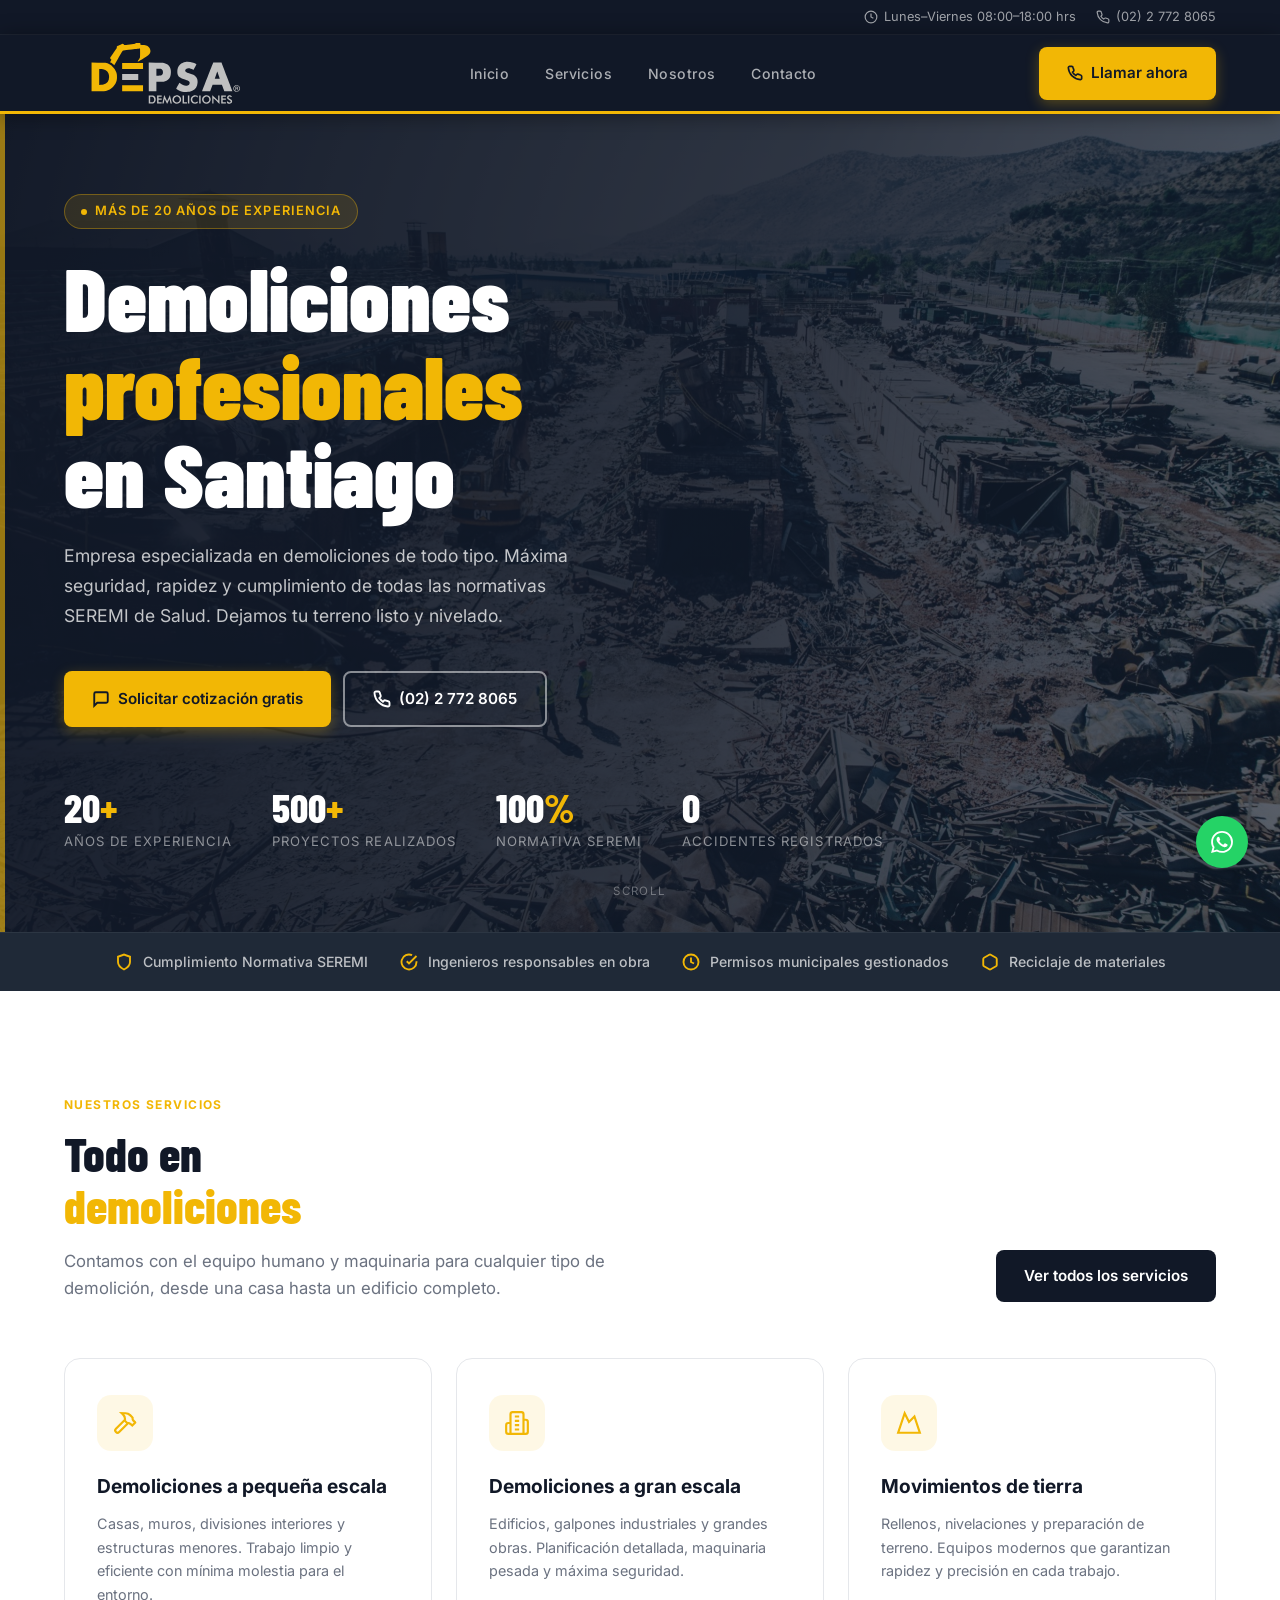
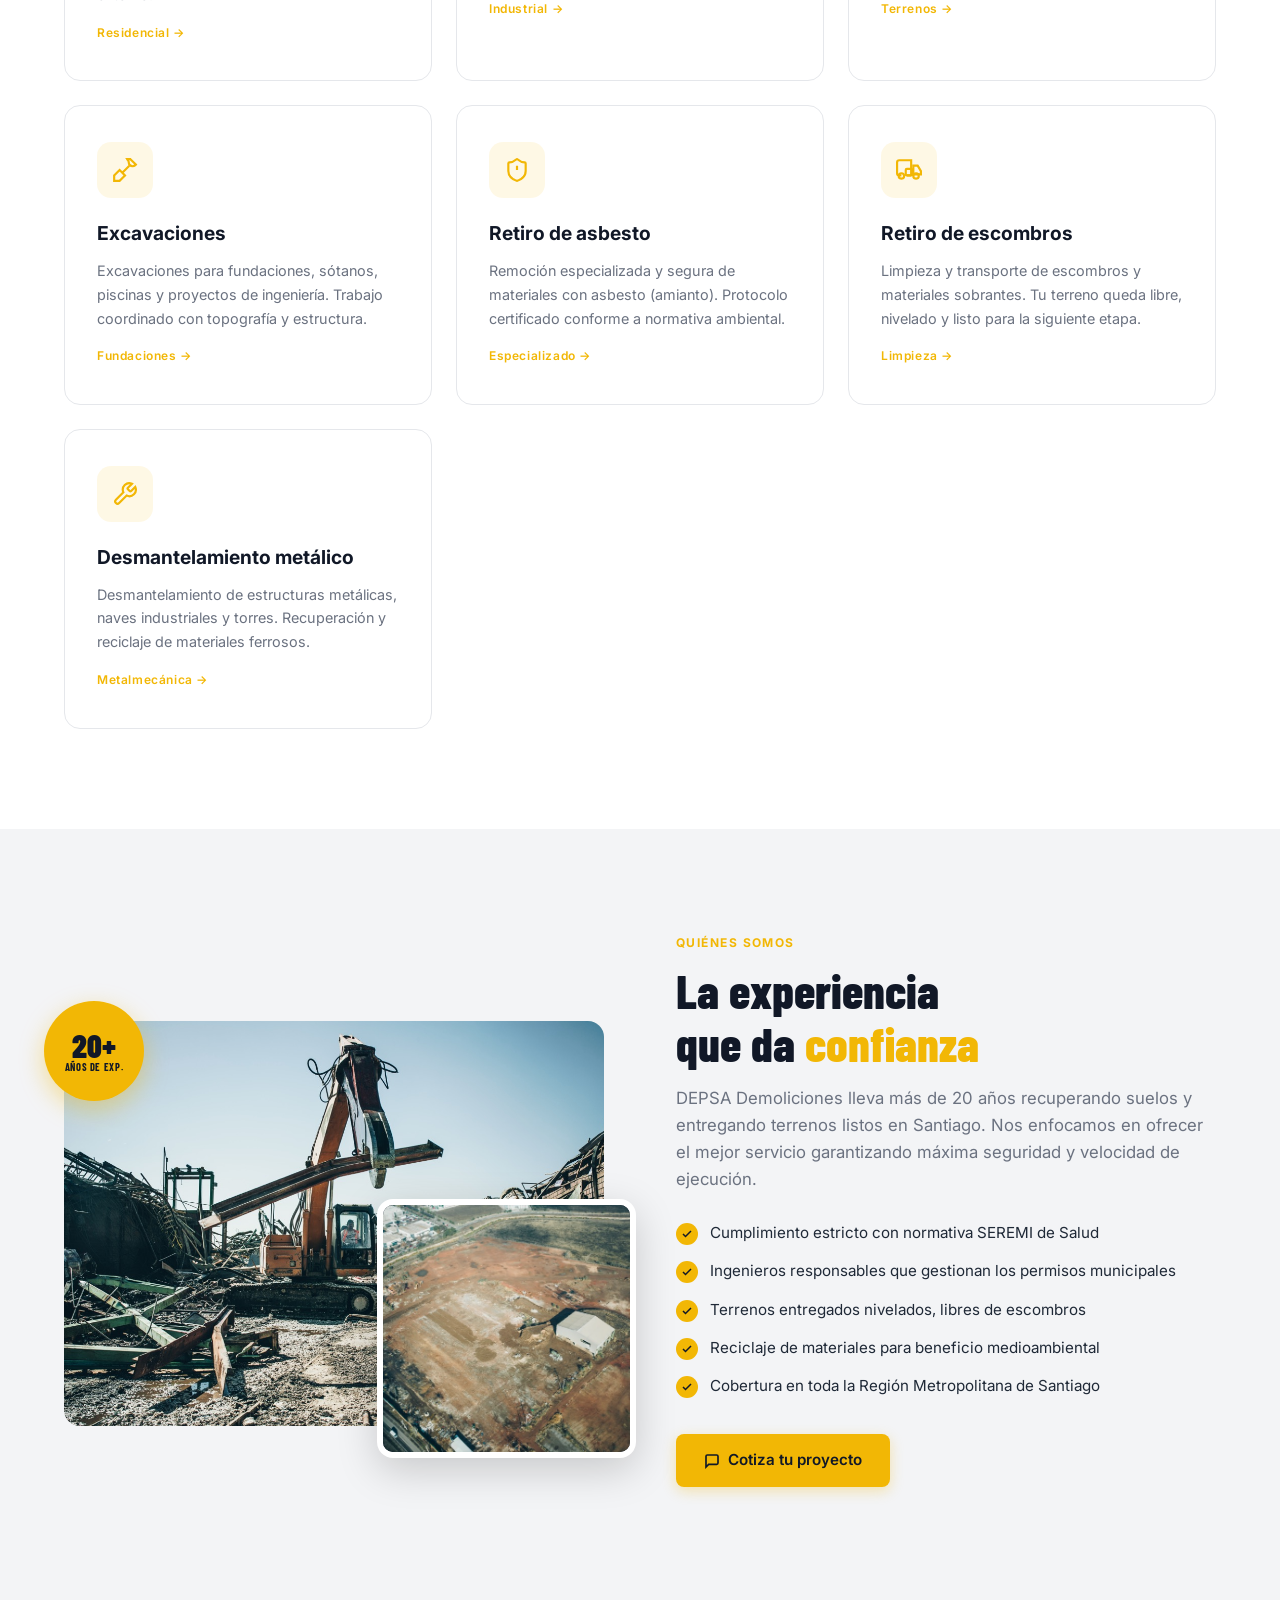
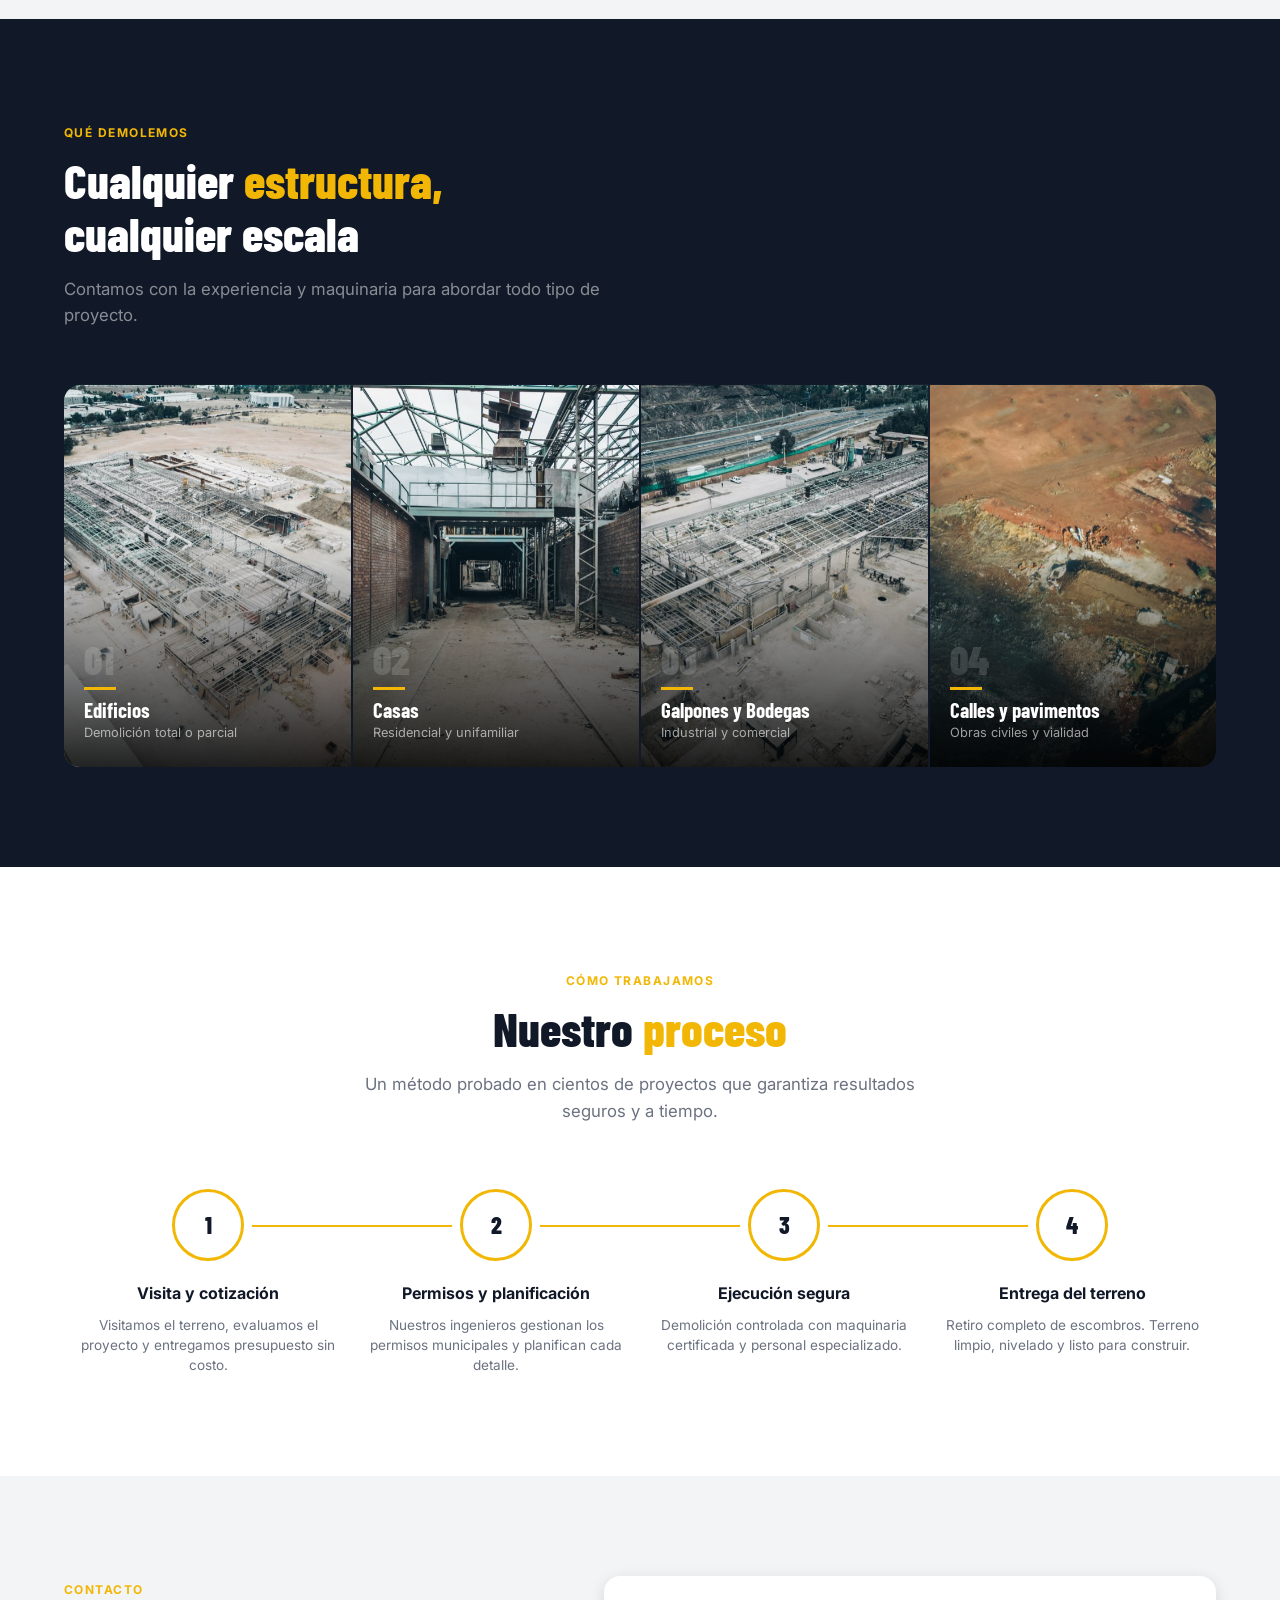
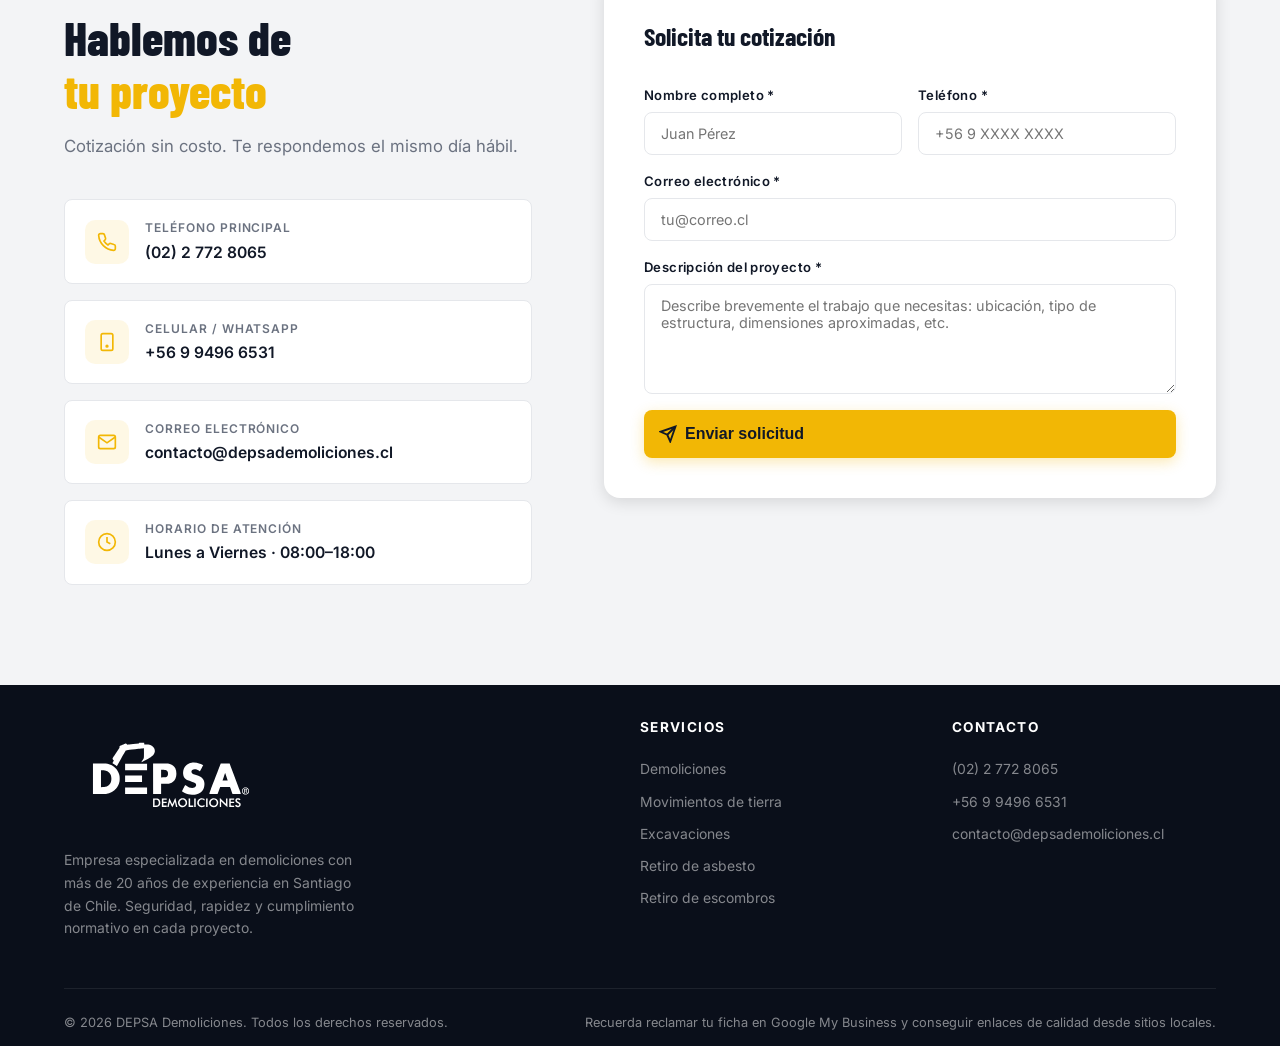
==== index.html @ ec61dd1b "fix" ====
<!DOCTYPE html>
<html lang="es">
<head>
  <meta charset="UTF-8" />
  <meta name="viewport" content="width=device-width, initial-scale=1.0" />
  <meta name="theme-color" content="#111827" />
  <link rel="sitemap" type="application/xml" title="Sitemap" href="/sitemap.xml" />

  <!-- SEO Primary -->
  <title>DEPSA Demoliciones | Demoliciones en Santiago con +20 años de experiencia</title>
  <meta name="description" content="DEPSA Demoliciones: empresa líder en demoliciones en Santiago, Región Metropolitana. Más de 20 años de experiencia en demolición de casas, edificios, galpones y movimientos de tierra. Contáctanos: (02) 2 772 8065." />
  <meta name="keywords" content="demoliciones santiago, demoliciones región metropolitana, empresa demoliciones, demolición edificios, demolición casas, movimiento tierra, excavaciones, retiro escombros, retiro asbesto, demoliciones chile, DEPSA" />
  <meta name="author" content="DEPSA Demoliciones" />
  <meta name="robots" content="index, follow" />
  <link rel="canonical" href="https://www.depsademoliciones.cl/" />
  <!-- Open Graph -->
  <meta property="og:type" content="website" />
  <meta property="og:url" content="https://www.depsademoliciones.cl/" />
  <meta property="og:title" content="DEPSA Demoliciones | +20 Años en Demoliciones Santiago" />
  <meta property="og:description" content="Demoliciones profesionales con más de 20 años de experiencia. Edificios, casas, galpones, movimientos de tierra y más. Cumplimos con todas las normativas SEREMI." />
  <meta property="og:image" content="https://www.depsademoliciones.cl/img/og-image.jpg" />
  <meta property="og:locale" content="es_CL" />
  <meta property="og:site_name" content="DEPSA Demoliciones" />

  <!-- Twitter Card -->
  <meta name="twitter:card" content="summary_large_image" />
  <meta name="twitter:title" content="DEPSA Demoliciones | +20 Años en Demoliciones Santiago" />
  <meta name="twitter:description" content="Demoliciones profesionales en Santiago. +20 años de experiencia. Llámanos: (02) 2 772 8065" />

  <!-- Structured Data / Schema.org -->
  <script type="application/ld+json">
  {
    "@context": "https://schema.org",
    "@type": "LocalBusiness",
    "name": "DEPSA Demoliciones",
    "description": "Empresa especializada en demoliciones con más de 20 años de experiencia en Santiago de Chile.",
    "url": "https://www.depsademoliciones.cl",
    "telephone": "+56227728065",
    "email": "depsa@depsademoliciones.cl",
    "address": {
      "@type": "PostalAddress",
      "addressLocality": "Santiago",
      "addressRegion": "Región Metropolitana",
      "addressCountry": "CL"
    },
    "openingHours": "Mo-Fr 08:00-18:00",
    "areaServed": "Santiago, Chile",
    "geo": {
      "@type": "GeoCoordinates",
      "latitude": -33.4489,
      "longitude": -70.6693
    },
    "image": "https://www.depsademoliciones.cl/img/og-image.jpg",
    "sameAs": []
  }
  </script>

  <!-- FAQPage structured data for SEO -->
  <script type="application/ld+json">
  {
    "@context": "https://schema.org",
    "@type": "FAQPage",
    "mainEntity": [
      {
        "@type": "Question",
        "name": "¿Ofrecen presupuestos gratis?",
        "acceptedAnswer": {"@type": "Answer","text": "Sí, la cotización inicial es sin costo y sin compromiso tras visita al terreno."}
      },
      {
        "@type": "Question",
        "name": "¿Gestionan permisos municipales?",
        "acceptedAnswer": {"@type": "Answer","text": "Nuestros ingenieros se encargan de tramitar todos los permisos necesarios ante la SEREMI y la municipalidad."}
      },
      {
        "@type": "Question",
        "name": "¿Cubre toda la Región Metropolitana?",
        "acceptedAnswer": {"@type": "Answer","text": "Atendemos obras en toda la Región Metropolitana de Santiago, con maquinaria propia."}
      }
    ]
  }
  </script>

  <!-- Nota: crear perfil de Google My Business y obtener backlinks de sitios relevantes para potenciar SEO local -->

  <!-- Fonts -->
  <link rel="preconnect" href="https://fonts.googleapis.com" />
  <link rel="preconnect" href="https://fonts.gstatic.com" crossorigin />
  <link href="https://fonts.googleapis.com/css2?family=Inter:wght@400;500;600;700;800;900&family=Barlow+Condensed:wght@600;700;800&display=swap" rel="stylesheet" />

  <!-- Favicon -->
  <link rel="icon" type="image/png" href="img/favicon.png" />

  <link rel="stylesheet" href="css/styles.css" />

</head>
<body>

  <!-- TOP BAR -->
  <div class="topbar">
    <div class="container">
      <div class="topbar-right">
        <div class="topbar-item">
          <svg width="14" height="14" fill="none" stroke="currentColor" stroke-width="2" viewBox="0 0 24 24"><circle cx="12" cy="12" r="10"/><path d="M12 6v6l4 2"/></svg>
          Lunes–Viernes 08:00–18:00 hrs
        </div>
        <div class="topbar-item">
          <svg width="14" height="14" fill="none" stroke="currentColor" stroke-width="2" viewBox="0 0 24 24"><path d="M22 16.92V19.92A2 2 0 0 1 19.92 22 19.4 19.4 0 0 1 2 4.08 2 2 0 0 1 4.08 2H7.08A2 2 0 0 1 9 3.72L10.27 7.5A2 2 0 0 1 9.67 9.5L8.4 10.79A16 16 0 0 0 13.21 15.6L14.5 14.33A2 2 0 0 1 16.5 13.73L20.28 15A2 2 0 0 1 22 16.92Z"/></svg>
          <a href="tel:+56227728065" style="color:inherit">(02) 2 772 8065</a>
        </div>
      </div>
    </div>
  </div>

  <!-- NAVBAR -->
  <nav class="navbar" role="navigation" aria-label="Navegación principal">
    <div class="container">
      <a href="#inicio" class="nav-logo" aria-label="DEPSA Demoliciones - Inicio">
        <img src="img/logo.svg" alt="DEPSA Demoliciones logo" style="height:110px;width:auto;max-width:300px;object-fit:contain" />
      </a>

      <ul class="nav-menu" role="list">
        <li><a href="#inicio" class="active">Inicio</a></li>
        <li><a href="#servicios">Servicios</a></li>
        <li><a href="#nosotros">Nosotros</a></li>
        <li><a href="#contacto">Contacto</a></li>
      </ul>

      <a href="tel:+56227728065" class="btn btn-primary nav-cta" aria-label="Llamar a DEPSA">
        <svg width="16" height="16" fill="none" stroke="currentColor" stroke-width="2.5" viewBox="0 0 24 24"><path d="M22 16.92V19.92A2 2 0 0 1 19.92 22 19.4 19.4 0 0 1 2 4.08 2 2 0 0 1 4.08 2H7.08A2 2 0 0 1 9 3.72L10.27 7.5A2 2 0 0 1 9.67 9.5L8.4 10.79A16 16 0 0 0 13.21 15.6L14.5 14.33A2 2 0 0 1 16.5 13.73L20.28 15A2 2 0 0 1 22 16.92Z"/></svg>
        Llamar ahora
      </a>

      <button class="nav-toggle" id="navToggle" aria-label="Abrir menú" aria-expanded="false">
        <svg width="24" height="24" fill="none" stroke="currentColor" stroke-width="2" viewBox="0 0 24 24" id="iconMenu"><line x1="3" y1="6" x2="21" y2="6"/><line x1="3" y1="12" x2="21" y2="12"/><line x1="3" y1="18" x2="21" y2="18"/></svg>
        <svg width="24" height="24" fill="none" stroke="currentColor" stroke-width="2" viewBox="0 0 24 24" id="iconClose" style="display:none"><line x1="18" y1="6" x2="6" y2="18"/><line x1="6" y1="6" x2="18" y2="18"/></svg>
      </button>
    </div>

    <!-- Mobile menu -->
    <div class="nav-mobile" id="navMobile" role="menu">
      <a href="#inicio" role="menuitem">Inicio</a>
      <a href="#servicios" role="menuitem">Servicios</a>
      <a href="#nosotros" role="menuitem">Nosotros</a>
      <a href="#contacto" role="menuitem">Contacto</a>
      <a href="tel:+56227728065" class="btn btn-primary">
        <svg width="16" height="16" fill="none" stroke="currentColor" stroke-width="2.5" viewBox="0 0 24 24"><path d="M22 16.92V19.92A2 2 0 0 1 19.92 22 19.4 19.4 0 0 1 2 4.08 2 2 0 0 1 4.08 2H7.08A2 2 0 0 1 9 3.72L10.27 7.5A2 2 0 0 1 9.67 9.5L8.4 10.79A16 16 0 0 0 13.21 15.6L14.5 14.33A2 2 0 0 1 16.5 13.73L20.28 15A2 2 0 0 1 22 16.92Z"/></svg>
        (02) 2 772 8065
      </a>
    </div>
  </nav>

  <!-- ===== HERO ===== -->
  <section class="hero" id="inicio" aria-label="Sección principal">
    <div class="hero-bg" role="img" aria-label="Imagen de obra de demolición"></div>

    <div class="container">
      <div class="hero-badge">
        <span></span>
        Más de 20 años de experiencia
      </div>

      <h1 class="hero-title fade-up">
        Demoliciones<br />
        <em>profesionales</em><br />
        en Santiago
      </h1>

      <p class="hero-desc fade-up delay-1">
        Empresa especializada en demoliciones de todo tipo. Máxima seguridad, rapidez y cumplimiento de todas las normativas SEREMI de Salud. Dejamos tu terreno listo y nivelado.
      </p>

      <div class="hero-actions fade-up delay-2">
        <a href="#contacto" class="btn btn-primary" aria-label="Solicitar cotización gratuita">
          <svg width="18" height="18" fill="none" stroke="currentColor" stroke-width="2.5" viewBox="0 0 24 24"><path d="M21 15a2 2 0 0 1-2 2H7l-4 4V5a2 2 0 0 1 2-2h14a2 2 0 0 1 2 2z"/></svg>
          Solicitar cotización gratis
        </a>
        <a href="tel:+5622772806" class="btn btn-outline" aria-label="Llamar a DEPSA Demoliciones">
          <svg width="18" height="18" fill="none" stroke="currentColor" stroke-width="2.5" viewBox="0 0 24 24"><path d="M22 16.92V19.92A2 2 0 0 1 19.92 22 19.4 19.4 0 0 1 2 4.08 2 2 0 0 1 4.08 2H7.08A2 2 0 0 1 9 3.72L10.27 7.5A2 2 0 0 1 9.67 9.5L8.4 10.79A16 16 0 0 0 13.21 15.6L14.5 14.33A2 2 0 0 1 16.5 13.73L20.28 15A2 2 0 0 1 22 16.92Z"/></svg>
          (02) 2 772 8065
        </a>
      </div>

      <div class="hero-stats fade-up delay-3">
        <div class="stat-item">
          <div class="stat-number">20<span>+</span></div>
          <div class="stat-label">Años de experiencia</div>
        </div>
        <div class="stat-item">
          <div class="stat-number">500<span>+</span></div>
          <div class="stat-label">Proyectos realizados</div>
        </div>
        <div class="stat-item">
          <div class="stat-number">100<span>%</span></div>
          <div class="stat-label">Normativa SEREMI</div>
        </div>
        <div class="stat-item">
          <div class="stat-number">0<span></span></div>
          <div class="stat-label">Accidentes registrados</div>
        </div>
      </div>
    </div>

    <div class="hero-scroll" aria-hidden="true">
      <div class="scroll-line"></div>
      Scroll
    </div>
  </section>

  <!-- ===== TRUST BAR ===== -->
  <div class="trust-bar" role="complementary" aria-label="Garantías">
    <div class="container">
      <div class="trust-item">
        <svg width="18" height="18" fill="none" stroke="currentColor" stroke-width="2.5" viewBox="0 0 24 24"><path d="M12 22s8-4 8-10V5l-8-3-8 3v7c0 6 8 10 8 10z"/></svg>
        Cumplimiento Normativa SEREMI
      </div>
      <div class="trust-item">
        <svg width="18" height="18" fill="none" stroke="currentColor" stroke-width="2.5" viewBox="0 0 24 24"><path d="M22 11.08V12a10 10 0 1 1-5.93-9.14"/><polyline points="22 4 12 14.01 9 11.01"/></svg>
        Ingenieros responsables en obra
      </div>
      <div class="trust-item">
        <svg width="18" height="18" fill="none" stroke="currentColor" stroke-width="2.5" viewBox="0 0 24 24"><circle cx="12" cy="12" r="10"/><polyline points="12 6 12 12 16 14"/></svg>
        Permisos municipales gestionados
      </div>
      <div class="trust-item">
        <svg width="18" height="18" fill="none" stroke="currentColor" stroke-width="2.5" viewBox="0 0 24 24"><path d="M21 16V8a2 2 0 0 0-1-1.73l-7-4a2 2 0 0 0-2 0l-7 4A2 2 0 0 0 3 8v8a2 2 0 0 0 1 1.73l7 4a2 2 0 0 0 2 0l7-4A2 2 0 0 0 21 16z"/></svg>
        Reciclaje de materiales
      </div>
    </div>
  </div>

  <!-- ===== SERVICES ===== -->
  <section class="services" id="servicios" aria-labelledby="services-title">
    <div class="container">
      <div class="services-header">
        <div>
          <span class="section-tag">Nuestros servicios</span>
          <h2 class="section-title" id="services-title">Todo en<br /><span>demoliciones</span></h2>
          <p class="section-lead">Contamos con el equipo humano y maquinaria para cualquier tipo de demolición, desde una casa hasta un edificio completo.</p>
        </div>
        <a href="#contacto" class="btn btn-dark">Ver todos los servicios</a>
      </div>

      <div class="services-grid">

        <article class="service-card fade-up">
          <div class="service-icon" aria-hidden="true">
            <!-- Martillo (demolición) -->
            <svg width="26" height="26" fill="none" stroke="currentColor" stroke-width="2" viewBox="0 0 24 24"><path d="m15 12-8.373 8.373a1 1 0 1 1-3-3L12 9"/><path d="m18 15 4-4"/><path d="m21.5 11.5-1.914-1.914A2 2 0 0 1 19 8.172V7l-2.26-2.26a6 6 0 0 0-4.202-1.756L9 2.96l.92.82A6.18 6.18 0 0 1 12 8.4V10l2 2h1.172a2 2 0 0 1 1.414.586L18.5 14"/></svg>
          </div>
          <h3>Demoliciones a pequeña escala</h3>
          <p>Casas, muros, divisiones interiores y estructuras menores. Trabajo limpio y eficiente con mínima molestia para el entorno.</p>
          <span class="service-tag">Residencial →</span>
        </article>

        <article class="service-card fade-up delay-1">
          <div class="service-icon" aria-hidden="true">
            <!-- Edificio de oficinas (gran escala) -->
            <svg width="26" height="26" fill="none" stroke="currentColor" stroke-width="2" viewBox="0 0 24 24"><path d="M6 22V4a2 2 0 0 1 2-2h8a2 2 0 0 1 2 2v18Z"/><path d="M6 12H4a2 2 0 0 0-2 2v6a2 2 0 0 0 2 2h2"/><path d="M18 9h2a2 2 0 0 1 2 2v9a2 2 0 0 1-2 2h-2"/><path d="M10 6h4"/><path d="M10 10h4"/><path d="M10 14h4"/><path d="M10 18h4"/></svg>
          </div>
          <h3>Demoliciones a gran escala</h3>
          <p>Edificios, galpones industriales y grandes obras. Planificación detallada, maquinaria pesada y máxima seguridad.</p>
          <span class="service-tag">Industrial →</span>
        </article>

        <article class="service-card fade-up delay-2">
          <div class="service-icon" aria-hidden="true">
            <!-- Montaña / terreno (movimientos de tierra) -->
            <svg width="26" height="26" fill="none" stroke="currentColor" stroke-width="2" viewBox="0 0 24 24"><path d="m8 3 4 8 5-5 5 15H2L8 3z"/></svg>
          </div>
          <h3>Movimientos de tierra</h3>
          <p>Rellenos, nivelaciones y preparación de terreno. Equipos modernos que garantizan rapidez y precisión en cada trabajo.</p>
          <span class="service-tag">Terrenos →</span>
        </article>

        <article class="service-card fade-up">
          <div class="service-icon" aria-hidden="true">
            <!-- Pala (excavaciones) -->
            <svg width="26" height="26" fill="none" stroke="currentColor" stroke-width="2" viewBox="0 0 24 24"><path d="M2 22v-5l5-5 5 5-5 5z"/><path d="M9.5 14.5 16 8"/><path d="m17 2 5 5-.5.5a3.53 3.53 0 0 1-5 0c-.6-.6-1-1.4-1-2.2v-.3c0-.8-.4-1.6-1-2.2L14 2z"/></svg>
          </div>
          <h3>Excavaciones</h3>
          <p>Excavaciones para fundaciones, sótanos, piscinas y proyectos de ingeniería. Trabajo coordinado con topografía y estructura.</p>
          <span class="service-tag">Fundaciones →</span>
        </article>

        <article class="service-card fade-up delay-1">
          <div class="service-icon" aria-hidden="true">
            <!-- Escudo con alerta (asbesto / peligro) -->
            <svg width="26" height="26" fill="none" stroke="currentColor" stroke-width="2" viewBox="0 0 24 24"><path d="M20 13c0 5-3.5 7.5-7.66 8.95a1 1 0 0 1-.67-.01C7.5 20.5 4 18 4 13V6a1 1 0 0 1 1-1c2 0 4.5-1.2 6.24-2.72a1.17 1.17 0 0 1 1.52 0C14.51 3.81 17 5 19 5a1 1 0 0 1 1 1z"/><path d="M12 8v4"/><path d="M12 16h.01"/></svg>
          </div>
          <h3>Retiro de asbesto</h3>
          <p>Remoción especializada y segura de materiales con asbesto (amianto). Protocolo certificado conforme a normativa ambiental.</p>
          <span class="service-tag">Especializado →</span>
        </article>

        <article class="service-card fade-up delay-2">
          <div class="service-icon" aria-hidden="true">
            <!-- Camión de carga (retiro escombros) -->
            <svg width="26" height="26" fill="none" stroke="currentColor" stroke-width="2" viewBox="0 0 24 24"><path d="M5 17H3a2 2 0 0 1-2-2V5a2 2 0 0 1 2-2h11v14"/><rect x="9" y="11" width="6" height="6" rx="1"/><path d="M14 17h-4"/><path d="M16 8h4l3 5v3h-7V8z"/><circle cx="5" cy="17.5" r="2.5"/><circle cx="18.5" cy="17.5" r="2.5"/></svg>
          </div>
          <h3>Retiro de escombros</h3>
          <p>Limpieza y transporte de escombros y materiales sobrantes. Tu terreno queda libre, nivelado y listo para la siguiente etapa.</p>
          <span class="service-tag">Limpieza →</span>
        </article>

        <article class="service-card fade-up">
          <div class="service-icon" aria-hidden="true">
            <!-- Llave inglesa (desmantelamiento metálico) -->
            <svg width="26" height="26" fill="none" stroke="currentColor" stroke-width="2" viewBox="0 0 24 24"><path d="M14.7 6.3a1 1 0 0 0 0 1.4l1.6 1.6a1 1 0 0 0 1.4 0l3.77-3.77a6 6 0 0 1-7.94 7.94l-6.91 6.91a2.12 2.12 0 0 1-3-3l6.91-6.91a6 6 0 0 1 7.94-7.94l-3.76 3.76z"/></svg>
          </div>
          <h3>Desmantelamiento metálico</h3>
          <p>Desmantelamiento de estructuras metálicas, naves industriales y torres. Recuperación y reciclaje de materiales ferrosos.</p>
          <span class="service-tag">Metalmecánica →</span>
        </article>


      </div>
    </div>
  </section>

  <!-- ===== ABOUT ===== -->
  <section class="about" id="nosotros" aria-labelledby="about-title">
    <div class="container">
      <div class="about-visual fade-up">
        <div class="about-img-main">
          <img src="img/about-main.jpg" alt="Equipo DEPSA Demoliciones trabajando en obra" loading="lazy" />
        </div>
        <div class="about-img-secondary">
          <img src="img/about-secondary.jpg" alt="Maquinaria pesada DEPSA" loading="lazy" />
        </div>
        <div class="about-badge" aria-label="Más de 20 años de experiencia">
          <strong>20+</strong>
          <span>Años de exp.</span>
        </div>
      </div>

      <div class="about-content fade-up delay-2">
        <span class="section-tag">Quiénes somos</span>
        <h2 class="section-title" id="about-title">La experiencia<br />que da <span>confianza</span></h2>
        <p class="section-lead">DEPSA Demoliciones lleva más de 20 años recuperando suelos y entregando terrenos listos en Santiago. Nos enfocamos en ofrecer el mejor servicio garantizando máxima seguridad y velocidad de ejecución.</p>

        <ul class="about-list" role="list">
          <li>
            <div class="check-icon" aria-hidden="true">
              <svg width="12" height="12" fill="none" stroke="currentColor" stroke-width="3" viewBox="0 0 24 24"><polyline points="20 6 9 17 4 12"/></svg>
            </div>
            Cumplimiento estricto con normativa SEREMI de Salud
          </li>
          <li>
            <div class="check-icon" aria-hidden="true">
              <svg width="12" height="12" fill="none" stroke="currentColor" stroke-width="3" viewBox="0 0 24 24"><polyline points="20 6 9 17 4 12"/></svg>
            </div>
            Ingenieros responsables que gestionan los permisos municipales
          </li>
          <li>
            <div class="check-icon" aria-hidden="true">
              <svg width="12" height="12" fill="none" stroke="currentColor" stroke-width="3" viewBox="0 0 24 24"><polyline points="20 6 9 17 4 12"/></svg>
            </div>
            Terrenos entregados nivelados, libres de escombros
          </li>
          <li>
            <div class="check-icon" aria-hidden="true">
              <svg width="12" height="12" fill="none" stroke="currentColor" stroke-width="3" viewBox="0 0 24 24"><polyline points="20 6 9 17 4 12"/></svg>
            </div>
            Reciclaje de materiales para beneficio medioambiental
          </li>
          <li>
            <div class="check-icon" aria-hidden="true">
              <svg width="12" height="12" fill="none" stroke="currentColor" stroke-width="3" viewBox="0 0 24 24"><polyline points="20 6 9 17 4 12"/></svg>
            </div>
            Cobertura en toda la Región Metropolitana de Santiago
          </li>
        </ul>

        <div class="about-cta">
          <a href="#contacto" class="btn btn-primary">
            <svg width="16" height="16" fill="none" stroke="currentColor" stroke-width="2.5" viewBox="0 0 24 24"><path d="M21 15a2 2 0 0 1-2 2H7l-4 4V5a2 2 0 0 1 2-2h14a2 2 0 0 1 2 2z"/></svg>
            Cotiza tu proyecto
          </a>
        </div>
      </div>
    </div>
  </section>

  <!-- ===== STRUCTURES ===== -->
  <section class="structures" aria-label="Tipos de estructuras que demolemos">
    <div class="container">
      <div class="structures-header fade-up">
        <span class="section-tag" style="color:var(--orange)">Qué demolemos</span>
        <h2 class="section-title" style="color:var(--white)">Cualquier <span>estructura,</span><br />cualquier escala</h2>
        <p class="section-lead">Contamos con la experiencia y maquinaria para abordar todo tipo de proyecto.</p>
      </div>

      <div class="structures-grid fade-up delay-1">
        <div class="struct-item">
          <div class="struct-bg" style="background-image:url('img/struct-edificios.jpg')"></div>
          <div class="struct-overlay"></div>
          <div class="struct-content">
            <div class="struct-number">01</div>
            <div class="struct-line"></div>
            <div class="struct-name">Edificios</div>
            <div class="struct-desc">Demolición total o parcial</div>
          </div>
        </div>
        <div class="struct-item">
          <div class="struct-bg" style="background-image:url('img/struct-casas.jpg')"></div>
          <div class="struct-overlay"></div>
          <div class="struct-content">
            <div class="struct-number">02</div>
            <div class="struct-line"></div>
            <div class="struct-name">Casas</div>
            <div class="struct-desc">Residencial y unifamiliar</div>
          </div>
        </div>
        <div class="struct-item">
          <div class="struct-bg" style="background-image:url('img/struct-galpones.jpg')"></div>
          <div class="struct-overlay"></div>
          <div class="struct-content">
            <div class="struct-number">03</div>
            <div class="struct-line"></div>
            <div class="struct-name">Galpones y Bodegas</div>
            <div class="struct-desc">Industrial y comercial</div>
          </div>
        </div>
        <div class="struct-item">
          <div class="struct-bg" style="background-image:url('img/struct-calles.jpg')"></div>
          <div class="struct-overlay"></div>
          <div class="struct-content">
            <div class="struct-number">04</div>
            <div class="struct-line"></div>
            <div class="struct-name">Calles y pavimentos</div>
            <div class="struct-desc">Obras civiles y vialidad</div>
          </div>
        </div>
      </div>
    </div>
  </section>

  <!-- ===== PROCESS ===== -->
  <section class="process" aria-labelledby="process-title">
    <div class="container">
      <div class="process-header fade-up">
        <span class="section-tag">Cómo trabajamos</span>
        <h2 class="section-title" id="process-title">Nuestro <span>proceso</span></h2>
        <p class="section-lead">Un método probado en cientos de proyectos que garantiza resultados seguros y a tiempo.</p>
      </div>

      <div class="process-steps">
        <div class="step-item fade-up">
          <div class="step-circle">1</div>
          <h4>Visita y cotización</h4>
          <p>Visitamos el terreno, evaluamos el proyecto y entregamos presupuesto sin costo.</p>
        </div>
        <div class="step-item fade-up delay-1">
          <div class="step-circle">2</div>
          <h4>Permisos y planificación</h4>
          <p>Nuestros ingenieros gestionan los permisos municipales y planifican cada detalle.</p>
        </div>
        <div class="step-item fade-up delay-2">
          <div class="step-circle">3</div>
          <h4>Ejecución segura</h4>
          <p>Demolición controlada con maquinaria certificada y personal especializado.</p>
        </div>
        <div class="step-item fade-up delay-3">
          <div class="step-circle">4</div>
          <h4>Entrega del terreno</h4>
          <p>Retiro completo de escombros. Terreno limpio, nivelado y listo para construir.</p>
        </div>
      </div>
    </div>
  </section>

  <!-- ===== CONTACT ===== -->
  <section class="contact" id="contacto" aria-labelledby="contact-title">
    <div class="container">
      <div class="contact-info fade-up">
        <span class="section-tag">Contacto</span>
        <h2 class="section-title" id="contact-title">Hablemos de<br /><span>tu proyecto</span></h2>
        <p class="section-lead">Cotización sin costo. Te respondemos el mismo día hábil.</p>

        <div class="contact-cards">
          <a href="tel:+56227728065" class="contact-card" aria-label="Llamar al teléfono principal">
            <div class="contact-card-icon">
              <svg width="20" height="20" fill="none" stroke="currentColor" stroke-width="2" viewBox="0 0 24 24"><path d="M22 16.92V19.92A2 2 0 0 1 19.92 22 19.4 19.4 0 0 1 2 4.08 2 2 0 0 1 4.08 2H7.08A2 2 0 0 1 9 3.72L10.27 7.5A2 2 0 0 1 9.67 9.5L8.4 10.79A16 16 0 0 0 13.21 15.6L14.5 14.33A2 2 0 0 1 16.5 13.73L20.28 15A2 2 0 0 1 22 16.92Z"/></svg>
            </div>
            <div class="contact-card-body">
              <div class="contact-card-label">Teléfono principal</div>
              <div class="contact-card-value">(02) 2 772 8065</div>
            </div>
          </a>

          <a href="tel:+5694966531" class="contact-card" aria-label="Llamar al celular">
            <div class="contact-card-icon">
              <svg width="20" height="20" fill="none" stroke="currentColor" stroke-width="2" viewBox="0 0 24 24"><rect x="5" y="2" width="14" height="20" rx="2"/><circle cx="12" cy="17" r="1"/></svg>
            </div>
            <div class="contact-card-body">
              <div class="contact-card-label">Celular / WhatsApp</div>
              <div class="contact-card-value">+56 9 9496 6531</div>
            </div>
          </a>

          <a href="mailto:contacto@depsademoliciones.cl" class="contact-card" aria-label="Enviar email">
            <div class="contact-card-icon">
              <svg width="20" height="20" fill="none" stroke="currentColor" stroke-width="2" viewBox="0 0 24 24"><path d="M4 4h16c1.1 0 2 .9 2 2v12c0 1.1-.9 2-2 2H4c-1.1 0-2-.9-2-2V6c0-1.1.9-2 2-2z"/><polyline points="22,6 12,13 2,6"/></svg>
            </div>
            <div class="contact-card-body">
              <div class="contact-card-label">Correo electrónico</div>
              <div class="contact-card-value">contacto@depsademoliciones.cl</div>
            </div>
          </a>

          <div class="contact-card">
            <div class="contact-card-icon">
              <svg width="20" height="20" fill="none" stroke="currentColor" stroke-width="2" viewBox="0 0 24 24"><circle cx="12" cy="12" r="10"/><polyline points="12 6 12 12 16 14"/></svg>
            </div>
            <div class="contact-card-body">
              <div class="contact-card-label">Horario de atención</div>
              <div class="contact-card-value">Lunes a Viernes · 08:00–18:00</div>
            </div>
          </div>
        </div>
      </div>

      <div class="contact-form-wrap fade-up delay-2">
        <div class="form-title">Solicita tu cotización</div>
        <form
          action="mailto:contacto@depsademoliciones.cl"
          method="post"
          enctype="text/plain"
          novalidate
          aria-label="Formulario de contacto"
          id="contactForm"
        >
          <div class="form-row">
            <div class="form-group">
              <label for="nombre">Nombre completo *</label>
              <input type="text" id="nombre" name="nombre" placeholder="Juan Pérez" required autocomplete="name" />
            </div>
            <div class="form-group">
              <label for="telefono">Teléfono *</label>
              <input type="tel" id="telefono" name="telefono" placeholder="+56 9 XXXX XXXX" required autocomplete="tel" />
            </div>
          </div>
          <div class="form-group">
            <label for="email">Correo electrónico *</label>
            <input type="email" id="email" name="email" placeholder="tu@correo.cl" required autocomplete="email" />
          </div>
          <div class="form-group">
            <label for="mensaje">Descripción del proyecto *</label>
            <textarea id="mensaje" name="mensaje" placeholder="Describe brevemente el trabajo que necesitas: ubicación, tipo de estructura, dimensiones aproximadas, etc." required></textarea>
          </div>
          <button type="submit" class="btn btn-primary form-submit">
            <svg width="18" height="18" fill="none" stroke="currentColor" stroke-width="2.5" viewBox="0 0 24 24"><line x1="22" y1="2" x2="11" y2="13"/><polygon points="22 2 15 22 11 13 2 9 22 2"/></svg>
            Enviar solicitud
          </button>
        </form>
      </div>
    </div>
  </section>

  <!-- ===== FOOTER ===== -->
  <footer class="footer" role="contentinfo">
    <div class="container">
      <div class="footer-grid">
        <div class="footer-brand">
          <div class="footer-logo">
            <img src="img/logo.svg" alt="DEPSA Demoliciones" />
          </div>
          <p>Empresa especializada en demoliciones con más de 20 años de experiencia en Santiago de Chile. Seguridad, rapidez y cumplimiento normativo en cada proyecto.</p>
        </div>

        <div class="footer-col">
          <h4>Servicios</h4>
          <ul>
            <li><a href="#servicios">Demoliciones</a></li>
            <li><a href="#servicios">Movimientos de tierra</a></li>
            <li><a href="#servicios">Excavaciones</a></li>
            <li><a href="#servicios">Retiro de asbesto</a></li>
            <li><a href="#servicios">Retiro de escombros</a></li>
          </ul>
        </div>

        <div class="footer-col">
          <h4>Contacto</h4>
          <ul>
            <li><a href="tel:+56227728065">(02) 2 772 8065</a></li>
            <li><a href="tel:+5694966531">+56 9 9496 6531</a></li>
            <li><a href="mailto:contacto@depsademoliciones.cl">contacto@depsademoliciones.cl</a></li>
          </ul>
        </div>
      </div>

      <div class="footer-bottom">
        <span>© <span id="footerYear"></span> DEPSA Demoliciones. Todos los derechos reservados.</span>
        <span class="visually-hidden">Recuerda reclamar tu ficha en Google My Business y conseguir enlaces de calidad desde sitios locales.</span>
      </div>
    </div>
  </footer>

  <!-- FLOATING CTA -->
  <div class="float-cta" role="complementary" aria-label="Contacto rápido">
    <a href="tel:+5694966531" class="float-btn float-phone" aria-label="Llamar por WhatsApp / celular" title="Llamar: +56 9 9496 6531">
      <svg width="22" height="22" fill="currentColor" viewBox="0 0 24 24" aria-hidden="true"><path d="M17.472 14.382c-.297-.149-1.758-.867-2.03-.967-.273-.099-.471-.148-.67.15-.197.297-.767.966-.94 1.164-.173.199-.347.223-.644.075-.297-.15-1.255-.463-2.39-1.475-.883-.788-1.48-1.761-1.653-2.059-.173-.297-.018-.458.13-.606.134-.133.298-.347.446-.52.149-.174.198-.298.298-.497.099-.198.05-.371-.025-.52-.075-.149-.669-1.612-.916-2.207-.242-.579-.487-.5-.669-.51-.173-.008-.371-.01-.57-.01-.198 0-.52.074-.792.372-.272.297-1.04 1.016-1.04 2.479 0 1.462 1.065 2.875 1.213 3.074.149.198 2.096 3.2 5.077 4.487.709.306 1.262.489 1.694.625.712.227 1.36.195 1.871.118.571-.085 1.758-.719 2.006-1.413.248-.694.248-1.289.173-1.413-.074-.124-.272-.198-.57-.347m-5.421 7.403h-.004a9.87 9.87 0 01-5.031-1.378l-.361-.214-3.741.982.998-3.648-.235-.374a9.86 9.86 0 01-1.51-5.26c.001-5.45 4.436-9.884 9.888-9.884 2.64 0 5.122 1.03 6.988 2.898a9.825 9.825 0 012.893 6.994c-.003 5.45-4.437 9.884-9.885 9.884m8.413-18.297A11.815 11.815 0 0012.05 0C5.495 0 .16 5.335.157 11.892c0 2.096.547 4.142 1.588 5.945L.057 24l6.305-1.654a11.882 11.882 0 005.683 1.448h.005c6.554 0 11.89-5.335 11.893-11.893a11.821 11.821 0 00-3.48-8.413z"/></svg>
    </a>

  </div>

  <!-- ===== JAVASCRIPT ===== -->
  <script src="js/main.js" defer></script>

</body>
</html>
---- css/styles.css ----
/* =====================================================
       RESET & BASE
    ===================================================== */
    *, *::before, *::after { box-sizing: border-box; margin: 0; padding: 0; }

    :root {
      --orange:     #F2B705;
      --orange-dark:#D4A004;
      --dark:       #111827;
      --dark-2:     #1F2937;
      --gray:       #6B7280;
      --gray-light: #F3F4F6;
      --white:      #FFFFFF;
      --border:     #E5E7EB;
      --font-base:  'Inter', sans-serif;
      --font-display:'Barlow Condensed', sans-serif;
      --shadow-sm:  0 1px 3px rgba(0,0,0,.12);
      --shadow-md:  0 4px 16px rgba(0,0,0,.12);
      --shadow-lg:  0 12px 40px rgba(0,0,0,.18);
      --radius:     8px;
      --radius-lg:  16px;
      --max-w:      1200px;
      --transition: .25s ease;
    }

    html { scroll-behavior: smooth; font-size: 16px; }

    body {
      font-family: var(--font-base);
      color: var(--dark);
      background: var(--white);
      line-height: 1.6;
      overflow-x: hidden;
    }

    img { display: block; max-width: 100%; height: auto; }
    a { text-decoration: none; color: inherit; }
    ul { list-style: none; }

    .container {
      width: 100%;
      max-width: var(--max-w);
      margin: 0 auto;
      padding: 0 24px;
    }

    .section-tag {
      display: inline-block;
      font-size: .75rem;
      font-weight: 700;
      letter-spacing: .12em;
      text-transform: uppercase;
      color: var(--orange);
      margin-bottom: 12px;
    }

    .section-title {
      font-family: var(--font-display);
      font-size: clamp(2rem, 4vw, 3rem);
      font-weight: 800;
      line-height: 1.1;
      color: var(--dark);
    }
    .section-title span { color: var(--orange); }

    .section-lead {
      font-size: 1.05rem;
      color: var(--gray);
      max-width: 560px;
      margin-top: 16px;
    }

    .btn {
      display: inline-flex;
      align-items: center;
      gap: 8px;
      padding: 14px 28px;
      border-radius: var(--radius);
      font-weight: 600;
      font-size: .95rem;
      cursor: pointer;
      border: none;
      transition: transform var(--transition), box-shadow var(--transition), background var(--transition);
    }
    .btn:hover { transform: translateY(-2px); }

    .btn-primary {
      background: var(--orange);
      color: var(--dark);
      box-shadow: 0 4px 14px rgba(242,183,5,.3);
    }
    .btn-primary:hover { background: var(--orange-dark); box-shadow: 0 6px 20px rgba(242,183,5,.45); }

    .btn-outline {
      background: transparent;
      color: var(--white);
      border: 2px solid rgba(255,255,255,.5);
    }
    .btn-outline:hover { border-color: var(--white); background: rgba(255,255,255,.1); }

    .btn-dark {
      background: var(--dark);
      color: var(--white);
    }
    .btn-dark:hover { background: var(--dark-2); box-shadow: var(--shadow-md); }

    /* =====================================================
       TOP BAR
    ===================================================== */
    .topbar {
      background: var(--dark);
      color: rgba(255,255,255,.6);
      font-size: .8rem;
      padding: 7px 0;
      border-bottom: 1px solid rgba(255,255,255,.06);
    }
    .topbar .container {
      display: flex;
      justify-content: flex-end;
      align-items: center;
      flex-wrap: wrap;
      gap: 8px;
    }
    .topbar-item {
      display: flex;
      align-items: center;
      gap: 6px;
    }
    .topbar-right { display: flex; gap: 20px; }
    .topbar a { color: rgba(255,255,255,.75); }
    .topbar a:hover { color: var(--orange); }

    /* =====================================================
       NAVBAR
    ===================================================== */
    .navbar {
      position: sticky;
      top: 0;
      z-index: 1000;
      background: var(--dark);
      border-bottom: 3px solid var(--orange);
      box-shadow: 0 2px 20px rgba(0,0,0,.4);
    }
    .navbar .container {
      display: flex;
      align-items: center;
      justify-content: space-between;
      height: 76px;
    }

    .nav-logo { display: flex; align-items: center; }

    .nav-menu {
      display: flex;
      align-items: center;
      gap: 4px;
    }
    .nav-menu a {
      padding: 8px 16px;
      font-size: .88rem;
      font-weight: 500;
      letter-spacing: .03em;
      color: rgba(255,255,255,.65);
      border-bottom: 2px solid transparent;
      transition: color var(--transition), border-color var(--transition);
    }
    .nav-menu a:hover { color: var(--white); border-bottom-color: rgba(242,183,5,.5); }
    .nav-menu a.active { color: var(--orange); font-weight: 600; border-bottom-color: var(--orange); }

    .nav-cta { margin-left: 12px; }

    .nav-toggle {
      display: none;
      background: none;
      border: none;
      cursor: pointer;
      padding: 8px;
      color: var(--white);
    }

    .nav-mobile {
      display: none;
      flex-direction: column;
      background: var(--dark-2);
      border-top: 1px solid rgba(255,255,255,.08);
      padding: 12px 24px 24px;
      gap: 2px;
    }
    .nav-mobile.open { display: flex; }
    .nav-mobile a {
      padding: 12px 16px;
      border-radius: 6px;
      font-weight: 500;
      color: rgba(255,255,255,.75);
      transition: background var(--transition), color var(--transition);
    }
    .nav-mobile a:hover { background: rgba(255,255,255,.06); color: var(--orange); }
    .nav-mobile .btn { width: 100%; justify-content: center; margin-top: 12px; }

    /* =====================================================
       HERO
    ===================================================== */
    .hero {
      position: relative;
      min-height: 88vh;
      display: flex;
      align-items: center;
      overflow: hidden;
      background: var(--dark);
    }

    .hero-bg {
      position: absolute;
      inset: 0;
      background-image: url('../img/hero-bg.jpg');
      background-size: cover;
      background-position: center 30%;
      opacity: .4;
    }

    .hero-bg::after {
      content: '';
      position: absolute;
      inset: 0;
      background: linear-gradient(
        105deg,
        rgba(17,24,39,.97) 0%,
        rgba(17,24,39,.65) 55%,
        rgba(17,24,39,.15) 100%
      );
    }

    .hero::before {
      content: '';
      position: absolute;
      left: 0;
      top: 0;
      bottom: 0;
      width: 5px;
      background: var(--orange);
    }

    .hero .container {
      position: relative;
      z-index: 1;
      padding-top: 80px;
      padding-bottom: 80px;
    }

    .hero-badge {
      display: inline-flex;
      align-items: center;
      gap: 8px;
      background: rgba(242,183,5,.12);
      border: 1px solid rgba(242,183,5,.35);
      border-radius: 100px;
      padding: 6px 16px;
      color: var(--orange);
      font-size: .8rem;
      font-weight: 600;
      letter-spacing: .08em;
      text-transform: uppercase;
      margin-bottom: 24px;
    }
    .hero-badge span { width: 6px; height: 6px; background: var(--orange); border-radius: 50%; animation: pulse 1.8s infinite; }

    @keyframes pulse {
      0%, 100% { opacity: 1; transform: scale(1); }
      50% { opacity: .5; transform: scale(1.4); }
    }

    .hero-title {
      font-family: var(--font-display);
      font-size: clamp(2.8rem, 7vw, 5.5rem);
      font-weight: 900;
      line-height: 1.0;
      color: var(--white);
      max-width: 780px;
      margin-bottom: 24px;
    }
    .hero-title em { font-style: normal; color: var(--orange); }

    .hero-desc {
      font-size: 1.1rem;
      color: rgba(255,255,255,.75);
      max-width: 520px;
      margin-bottom: 40px;
      line-height: 1.7;
    }

    .hero-actions {
      display: flex;
      flex-wrap: wrap;
      gap: 12px;
      margin-bottom: 60px;
    }

    .hero-stats { display: flex; flex-wrap: wrap; gap: 40px; }
    .stat-number {
      font-family: var(--font-display);
      font-size: 2.5rem;
      font-weight: 800;
      color: var(--white);
      line-height: 1;
    }
    .stat-number span { color: var(--orange); }
    .stat-label {
      font-size: .82rem;
      color: rgba(255,255,255,.5);
      text-transform: uppercase;
      letter-spacing: .08em;
      margin-top: 4px;
    }

    .hero-scroll {
      position: absolute;
      bottom: 32px;
      left: 50%;
      transform: translateX(-50%);
      display: flex;
      flex-direction: column;
      align-items: center;
      gap: 8px;
      color: rgba(255,255,255,.35);
      font-size: .72rem;
      letter-spacing: .12em;
      text-transform: uppercase;
    }
    .scroll-line {
      width: 1px;
      height: 40px;
      background: rgba(255,255,255,.15);
      position: relative;
      overflow: hidden;
    }
    .scroll-line::after {
      content: '';
      position: absolute;
      top: -100%;
      left: 0;
      width: 100%;
      height: 100%;
      background: var(--orange);
      animation: scrollDown 1.6s ease infinite;
    }
    @keyframes scrollDown { to { top: 100%; } }

    /* =====================================================
       TRUST BAR
    ===================================================== */
    .trust-bar { background: var(--dark-2); padding: 18px 0; border-top: 1px solid rgba(255,255,255,.06); }
    .trust-bar .container {
      display: flex;
      justify-content: center;
      flex-wrap: wrap;
      gap: 32px;
    }
    .trust-item {
      display: flex;
      align-items: center;
      gap: 10px;
      color: rgba(255,255,255,.7);
      font-weight: 500;
      font-size: .88rem;
    }
    .trust-item svg { color: var(--orange); opacity: 1; }

    /* =====================================================
       SERVICES
    ===================================================== */
    .services { padding: 100px 0; background: var(--white); }
    .services-header {
      display: flex;
      justify-content: space-between;
      align-items: flex-end;
      flex-wrap: wrap;
      gap: 24px;
      margin-bottom: 56px;
    }

    .services-grid {
      display: grid;
      grid-template-columns: repeat(auto-fit, minmax(300px, 1fr));
      gap: 24px;
    }

    .service-card {
      position: relative;
      background: var(--white);
      border: 1px solid var(--border);
      border-radius: var(--radius-lg);
      padding: 36px 32px;
      transition: border-color var(--transition), box-shadow var(--transition), transform var(--transition);
      overflow: hidden;
    }
    .service-card::before {
      content: '';
      position: absolute;
      bottom: 0; left: 0; right: 0;
      height: 3px;
      background: var(--orange);
      transform: scaleX(0);
      transition: transform var(--transition);
    }
    .service-card:hover { border-color: transparent; box-shadow: var(--shadow-lg); transform: translateY(-4px); }
    .service-card:hover::before { transform: scaleX(1); }

    .service-icon {
      width: 56px; height: 56px;
      background: rgba(242,183,5,.1);
      border-radius: 14px;
      display: flex; align-items: center; justify-content: center;
      margin-bottom: 20px;
      transition: background var(--transition);
    }
    .service-card:hover .service-icon { background: var(--orange); }
    .service-card:hover .service-icon svg { color: var(--dark); }
    .service-icon svg { color: var(--orange); transition: color var(--transition); }

    .service-card h3 { font-size: 1.2rem; font-weight: 700; margin-bottom: 10px; color: var(--dark); }
    .service-card p { font-size: .9rem; color: var(--gray); line-height: 1.65; }
    .service-tag { display: inline-block; margin-top: 16px; font-size: .75rem; font-weight: 600; color: var(--orange); letter-spacing: .05em; }

    /* =====================================================
       ABOUT
    ===================================================== */
    .about { padding: 100px 0; background: var(--gray-light); }
    .about .container { display: grid; grid-template-columns: 1fr 1fr; gap: 72px; align-items: center; }

    .about-visual { position: relative; }
    .about-img-main { border-radius: var(--radius-lg); overflow: hidden; aspect-ratio: 4/3; background: var(--dark-2); }
    .about-img-main img { width: 100%; height: 100%; object-fit: cover; }
    .about-img-secondary {
      position: absolute; bottom: -32px; right: -32px;
      width: 48%; border-radius: var(--radius-lg); overflow: hidden; aspect-ratio: 1;
      border: 6px solid var(--white); box-shadow: var(--shadow-lg); background: var(--dark-2);
    }
    .about-img-secondary img { width: 100%; height: 100%; object-fit: cover; }
    .about-badge {
      position: absolute; top: -20px; left: -20px;
      background: var(--orange); color: var(--dark);
      border-radius: 50%; width: 100px; height: 100px;
      display: flex; flex-direction: column; align-items: center; justify-content: center;
      text-align: center; font-family: var(--font-display);
      box-shadow: 0 8px 24px rgba(242,183,5,.4);
    }
    .about-badge strong { font-size: 2rem; font-weight: 900; line-height: 1; }
    .about-badge span { font-size: .65rem; font-weight: 700; letter-spacing: .06em; line-height: 1.2; text-transform: uppercase; }

    .about-content { padding-bottom: 32px; }
    .about-list { margin-top: 28px; display: flex; flex-direction: column; gap: 14px; }
    .about-list li { display: flex; align-items: flex-start; gap: 12px; font-size: .95rem; color: var(--dark-2); }
    .check-icon {
      flex-shrink: 0; width: 22px; height: 22px;
      background: var(--orange); border-radius: 50%;
      display: flex; align-items: center; justify-content: center; margin-top: 2px;
    }
    .check-icon svg { color: var(--dark); }
    .about-cta { margin-top: 36px; }

    /* =====================================================
       STRUCTURES
    ===================================================== */
    .structures { padding: 100px 0; background: var(--dark); position: relative; overflow: hidden; }
    .structures::before {
      content: 'DEMOLICIONES';
      position: absolute; top: 50%; left: 50%; transform: translate(-50%, -50%);
      font-family: var(--font-display); font-size: clamp(80px, 15vw, 200px); font-weight: 900;
      color: rgba(255,255,255,.03); white-space: nowrap; pointer-events: none; letter-spacing: .05em;
    }

    .structures-header { margin-bottom: 56px; }
    .structures-header .section-title { color: var(--white); }
    .structures-header .section-lead { color: rgba(255,255,255,.5); }

    .structures-grid { display: grid; grid-template-columns: repeat(4, 1fr); gap: 2px; border-radius: var(--radius-lg); overflow: hidden; }

    .struct-item { position: relative; aspect-ratio: 3/4; overflow: hidden; }
    .struct-item .struct-bg { width: 100%; height: 100%; background-size: cover; background-position: center; transition: transform .5s ease; }
    .struct-item:hover .struct-bg { transform: scale(1.06); }
    .struct-item:nth-child(1) .struct-bg { background-image: url('../img/struct-edificios.jpg'); }
    .struct-item:nth-child(2) .struct-bg { background-image: url('../img/struct-casas.jpg'); }
    .struct-item:nth-child(3) .struct-bg { background-image: url('../img/struct-galpones.jpg'); }
    .struct-item:nth-child(4) .struct-bg { background-image: url('../img/struct-calles.jpg'); }

    .struct-overlay { position: absolute; inset: 0; background: linear-gradient(to top, rgba(0,0,0,.85) 0%, transparent 60%); }
    .struct-content { position: absolute; bottom: 0; left: 0; right: 0; padding: 24px 20px; }
    .struct-number { font-family: var(--font-display); font-size: 2.5rem; font-weight: 900; color: rgba(255,255,255,.15); line-height: 1; }
    .struct-name { font-family: var(--font-display); font-size: 1.3rem; font-weight: 700; color: var(--white); line-height: 1.2; }
    .struct-line { width: 32px; height: 3px; background: var(--orange); margin: 8px 0; }
    .struct-desc { font-size: .8rem; color: rgba(255,255,255,.6); }

    /* =====================================================
       PROCESS
    ===================================================== */
    .process { padding: 100px 0; background: var(--white); }
    .process-header { text-align: center; margin-bottom: 64px; }
    .process-header .section-lead { margin: 16px auto 0; }

    .process-steps { display: grid; grid-template-columns: repeat(4, 1fr); gap: 0; position: relative; }
    .process-steps::before {
      content: ''; position: absolute;
      top: 36px; left: calc(12.5% + 28px); right: calc(12.5% + 28px);
      height: 2px; background: var(--orange); z-index: 0;
    }

    .step-item { display: flex; flex-direction: column; align-items: center; text-align: center; padding: 0 16px; position: relative; z-index: 1; }
    .step-circle {
      width: 72px; height: 72px; border-radius: 50%;
      background: var(--white); border: 3px solid var(--orange);
      display: flex; align-items: center; justify-content: center;
      font-family: var(--font-display); font-size: 1.5rem; font-weight: 800; color: var(--dark);
      margin-bottom: 20px; box-shadow: 0 0 0 8px var(--white);
    }
    .step-item h4 { font-size: 1rem; font-weight: 700; color: var(--dark); margin-bottom: 8px; }
    .step-item p { font-size: .85rem; color: var(--gray); line-height: 1.5; }

    /* =====================================================
       CONTACT
    ===================================================== */
    .contact { padding: 100px 0; background: var(--gray-light); }
    .contact .container { display: grid; grid-template-columns: 1fr 1fr; gap: 72px; align-items: start; }

    .contact-info .section-title { color: var(--dark); }
    .contact-info .section-lead { color: var(--gray); }

    .contact-cards { display: flex; flex-direction: column; gap: 16px; margin-top: 40px; }
    .contact-card {
      display: flex; align-items: center; gap: 16px;
      background: var(--white); border: 1px solid var(--border);
      border-radius: var(--radius); padding: 18px 20px;
      transition: border-color var(--transition), box-shadow var(--transition);
    }
    .contact-card:hover { border-color: var(--orange); box-shadow: 0 4px 16px rgba(242,183,5,.15); }
    .contact-card-icon {
      width: 44px; height: 44px;
      background: rgba(242,183,5,.1); border-radius: 10px;
      display: flex; align-items: center; justify-content: center; flex-shrink: 0;
    }
    .contact-card-icon svg { color: var(--orange); }
    .contact-card-label { font-size: .75rem; color: var(--gray); text-transform: uppercase; letter-spacing: .08em; font-weight: 600; }
    .contact-card-value { font-size: .98rem; font-weight: 600; color: var(--dark); margin-top: 2px; }
    .contact-card-value a { color: var(--dark); }
    .contact-card-value a:hover { color: var(--orange); }

    .contact-form-wrap { background: var(--white); border-radius: var(--radius-lg); padding: 40px; box-shadow: var(--shadow-md); }
    .form-title { font-family: var(--font-display); font-size: 1.6rem; font-weight: 700; color: var(--dark); margin-bottom: 28px; }
    .form-row { display: grid; grid-template-columns: 1fr 1fr; gap: 16px; }
    .form-group { display: flex; flex-direction: column; gap: 6px; margin-bottom: 16px; }
    .form-group label { font-size: .82rem; font-weight: 600; color: var(--dark); letter-spacing: .03em; }
    .form-group input,
    .form-group textarea {
      padding: 12px 16px;
      border: 1.5px solid var(--border);
      border-radius: var(--radius);
      font-family: var(--font-base);
      font-size: .9rem;
      color: var(--dark);
      background: var(--white);
      transition: border-color var(--transition), box-shadow var(--transition);
      outline: none;
    }
    .form-group input:focus,
    .form-group textarea:focus {
      border-color: var(--orange);
      box-shadow: 0 0 0 3px rgba(242,183,5,.18);
    }
    .form-group textarea { resize: vertical; min-height: 110px; }
    .form-submit { width: 100%; padding: 15px; font-size: 1rem; border-radius: var(--radius); }

    /* =====================================================
       FOOTER
    ===================================================== */
    .footer {
      background: #0a0f1a;
      color: rgba(255,255,255,.5);
      padding: 32px 0 12px;
    }
    .footer-grid {
      display: grid;
      grid-template-columns: 2fr 1fr 1fr;
      gap: 48px;
      padding-bottom: 48px;
      border-bottom: 1px solid rgba(255,255,255,.08);
    }
    .footer-logo { display: flex; align-items: center; gap: 10px; margin-bottom: 16px; }
    .footer-logo img { height: 116px; width: auto; max-width: 300px; object-fit: contain; filter: brightness(0) invert(1); }
    .footer-brand p { font-size: .87rem; line-height: 1.65; max-width: 300px; }

    .footer-col h4 { font-size: .85rem; font-weight: 700; color: var(--white); text-transform: uppercase; letter-spacing: .1em; margin-bottom: 20px; }
    .footer-col ul { display: flex; flex-direction: column; gap: 10px; }
    .footer-col ul li a { font-size: .87rem; color: rgba(255,255,255,.5); transition: color var(--transition); }
    .footer-col ul li a:hover { color: var(--orange); }
    .footer-col ul li { font-size: .87rem; }

    .footer-bottom {
      display: flex; justify-content: space-between; align-items: center;
      flex-wrap: wrap; gap: 12px; padding-top: 24px; font-size: .8rem;
    }
    .footer-bottom a { color: var(--orange); }

    /* =====================================================
       FLOATING CTA
    ===================================================== */
    .float-cta { position: fixed; bottom: 32px; right: 32px; z-index: 999; display: flex; flex-direction: column; gap: 12px; align-items: flex-end; }
    .float-btn {
      width: 52px; height: 52px; border-radius: 50%;
      display: flex; align-items: center; justify-content: center;
      border: none; cursor: pointer; box-shadow: 0 4px 20px rgba(0,0,0,.3);
      transition: transform var(--transition); text-decoration: none;
    }
    .float-btn:hover { transform: scale(1.1); }
    .float-phone { background: #25D366; color: var(--white); }
    .float-phone-2 { background: var(--orange); color: var(--dark); }

    /* =====================================================
       ANIMATIONS
    ===================================================== */
    .fade-up { opacity: 0; transform: translateY(30px); transition: opacity .6s ease, transform .6s ease; }
    .fade-up.visible { opacity: 1; transform: translateY(0); }
    .delay-1 { transition-delay: .1s; }
    .delay-2 { transition-delay: .2s; }
    .delay-3 { transition-delay: .3s; }
    .delay-4 { transition-delay: .4s; }

    /* =====================================================
       RESPONSIVE
    ===================================================== */
    @media (max-width: 1024px) {
      .about .container,
      .contact .container { grid-template-columns: 1fr; gap: 48px; }
      .about-img-secondary { display: none; }
      .structures-grid { grid-template-columns: repeat(2, 1fr); }
      .process-steps { grid-template-columns: repeat(2, 1fr); gap: 32px; }
      .process-steps::before { display: none; }
      .footer-grid { grid-template-columns: 1fr 1fr; }
    }

    @media (max-width: 768px) {
      .topbar-right { display: none; }
      .nav-menu, .nav-cta { display: none; }
      .nav-toggle { display: flex; }
      .hero-stats { gap: 24px; }
      .hero-actions { flex-direction: column; }
      .hero-actions .btn { width: 100%; justify-content: center; }
      .trust-bar .container { justify-content: flex-start; }
      .services-header { flex-direction: column; align-items: flex-start; }
      .form-row { grid-template-columns: 1fr; }
      .footer-grid { grid-template-columns: 1fr; gap: 32px; }
      .footer-bottom { flex-direction: column; text-align: center; }
      .float-cta { bottom: 20px; right: 20px; }
    }

    @media (max-width: 480px) {
      .structures-grid { grid-template-columns: 1fr; }
      .struct-item { aspect-ratio: 16/9; }
      .process-steps { grid-template-columns: 1fr; }
      .about-badge { width: 80px; height: 80px; }
      .about-badge strong { font-size: 1.6rem; }
      .contact-form-wrap { padding: 24px 20px; }
    }
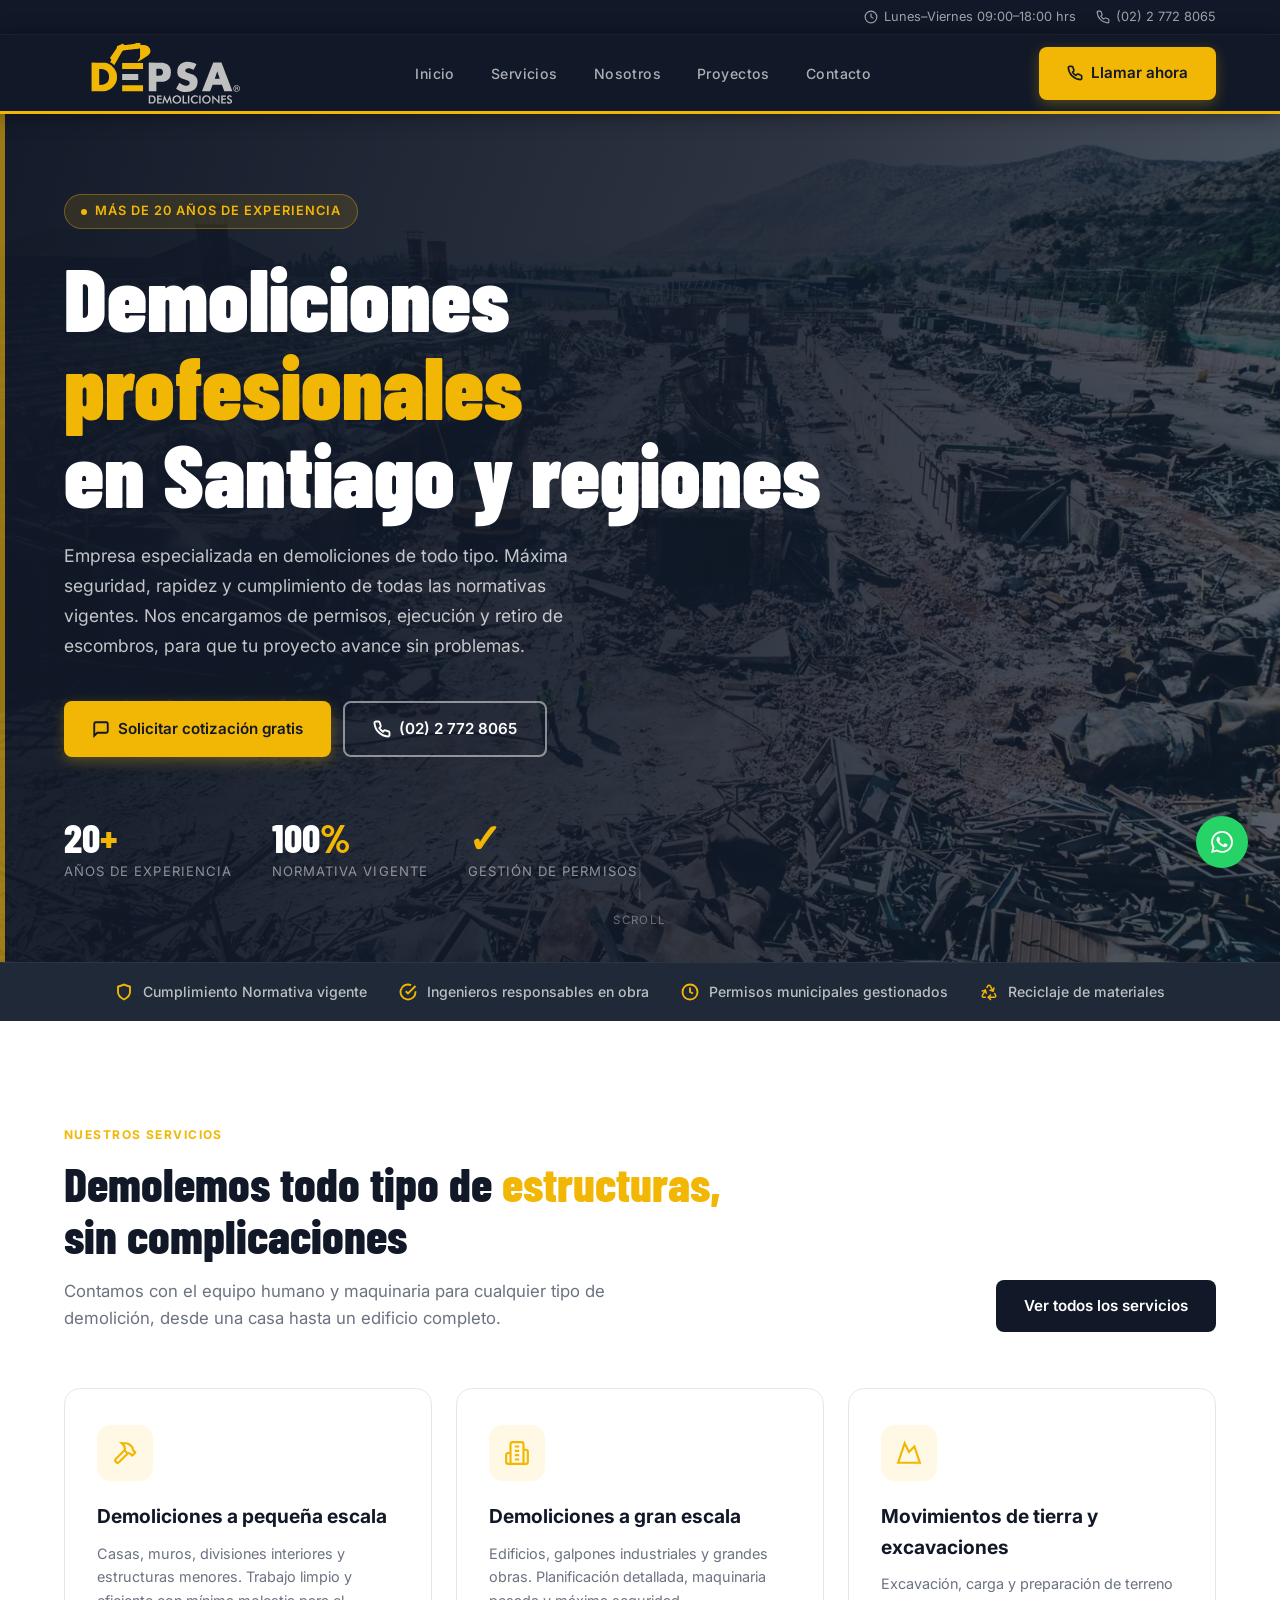
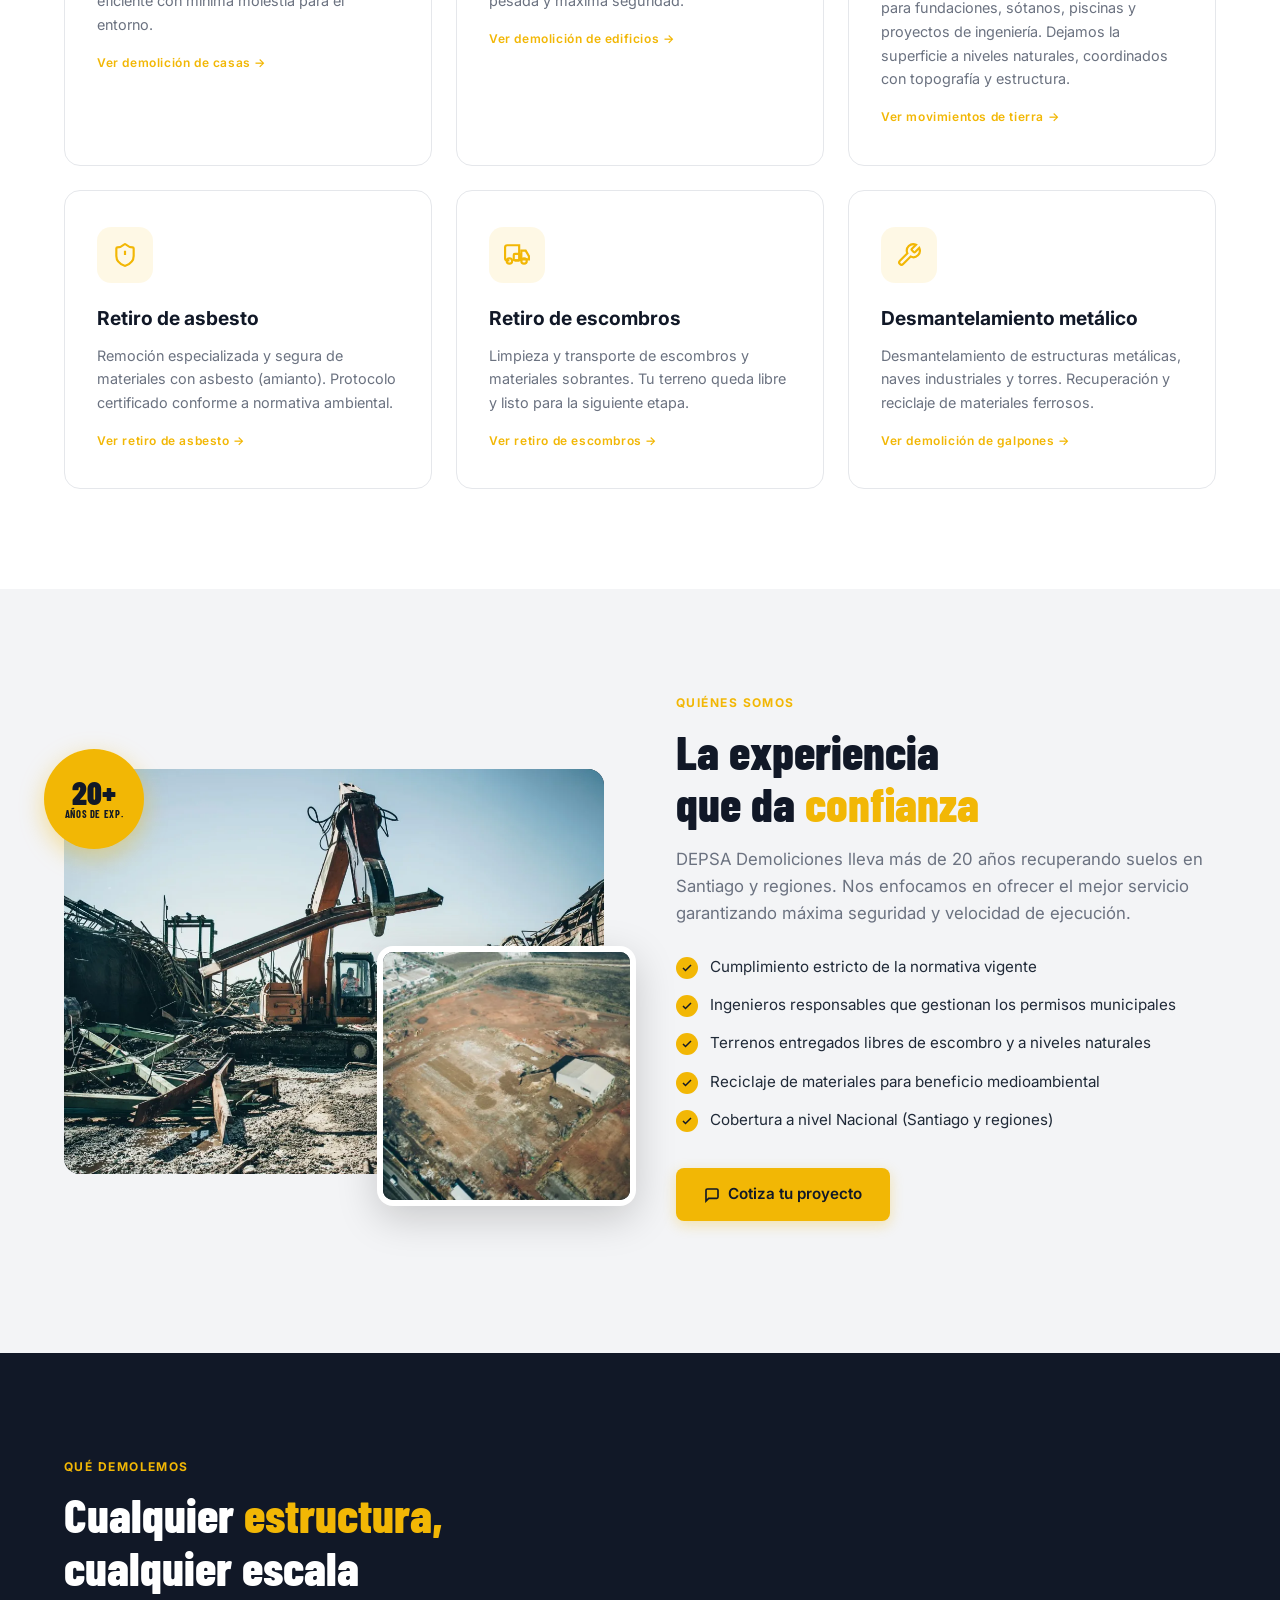
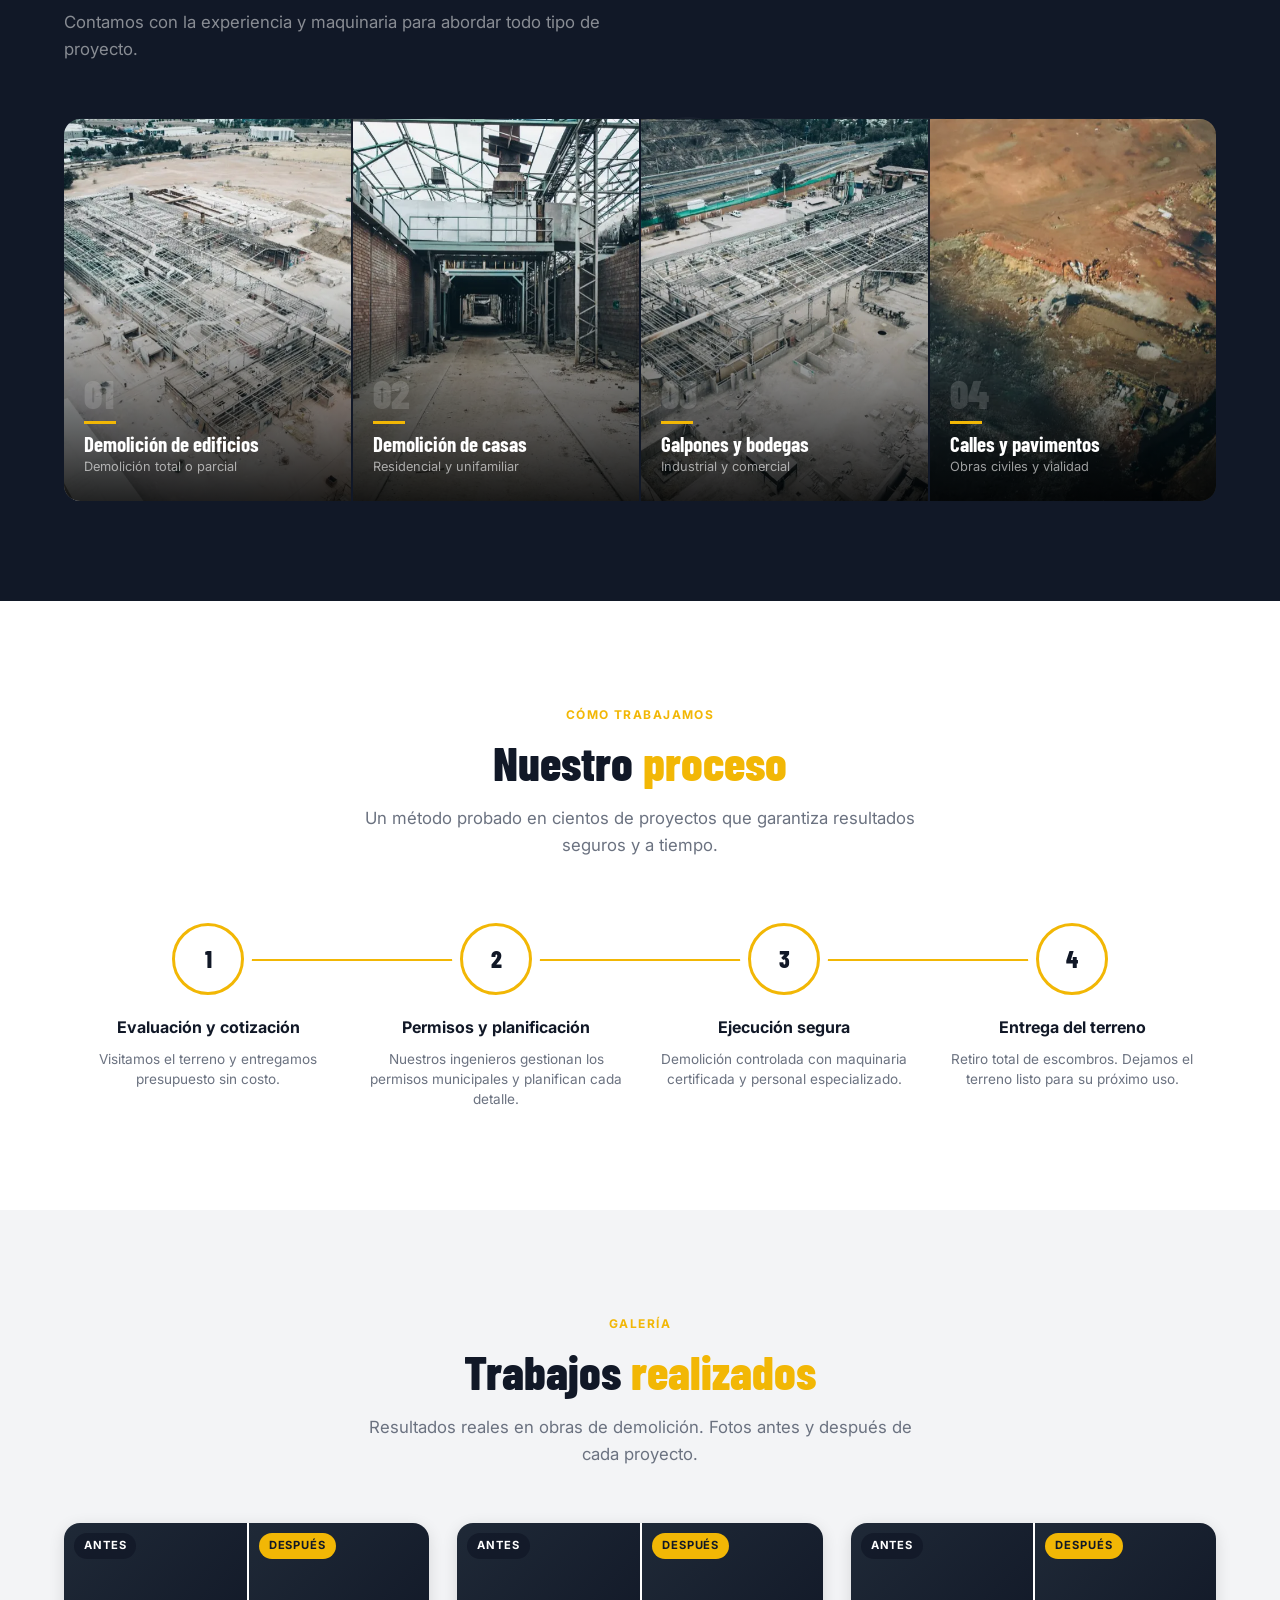
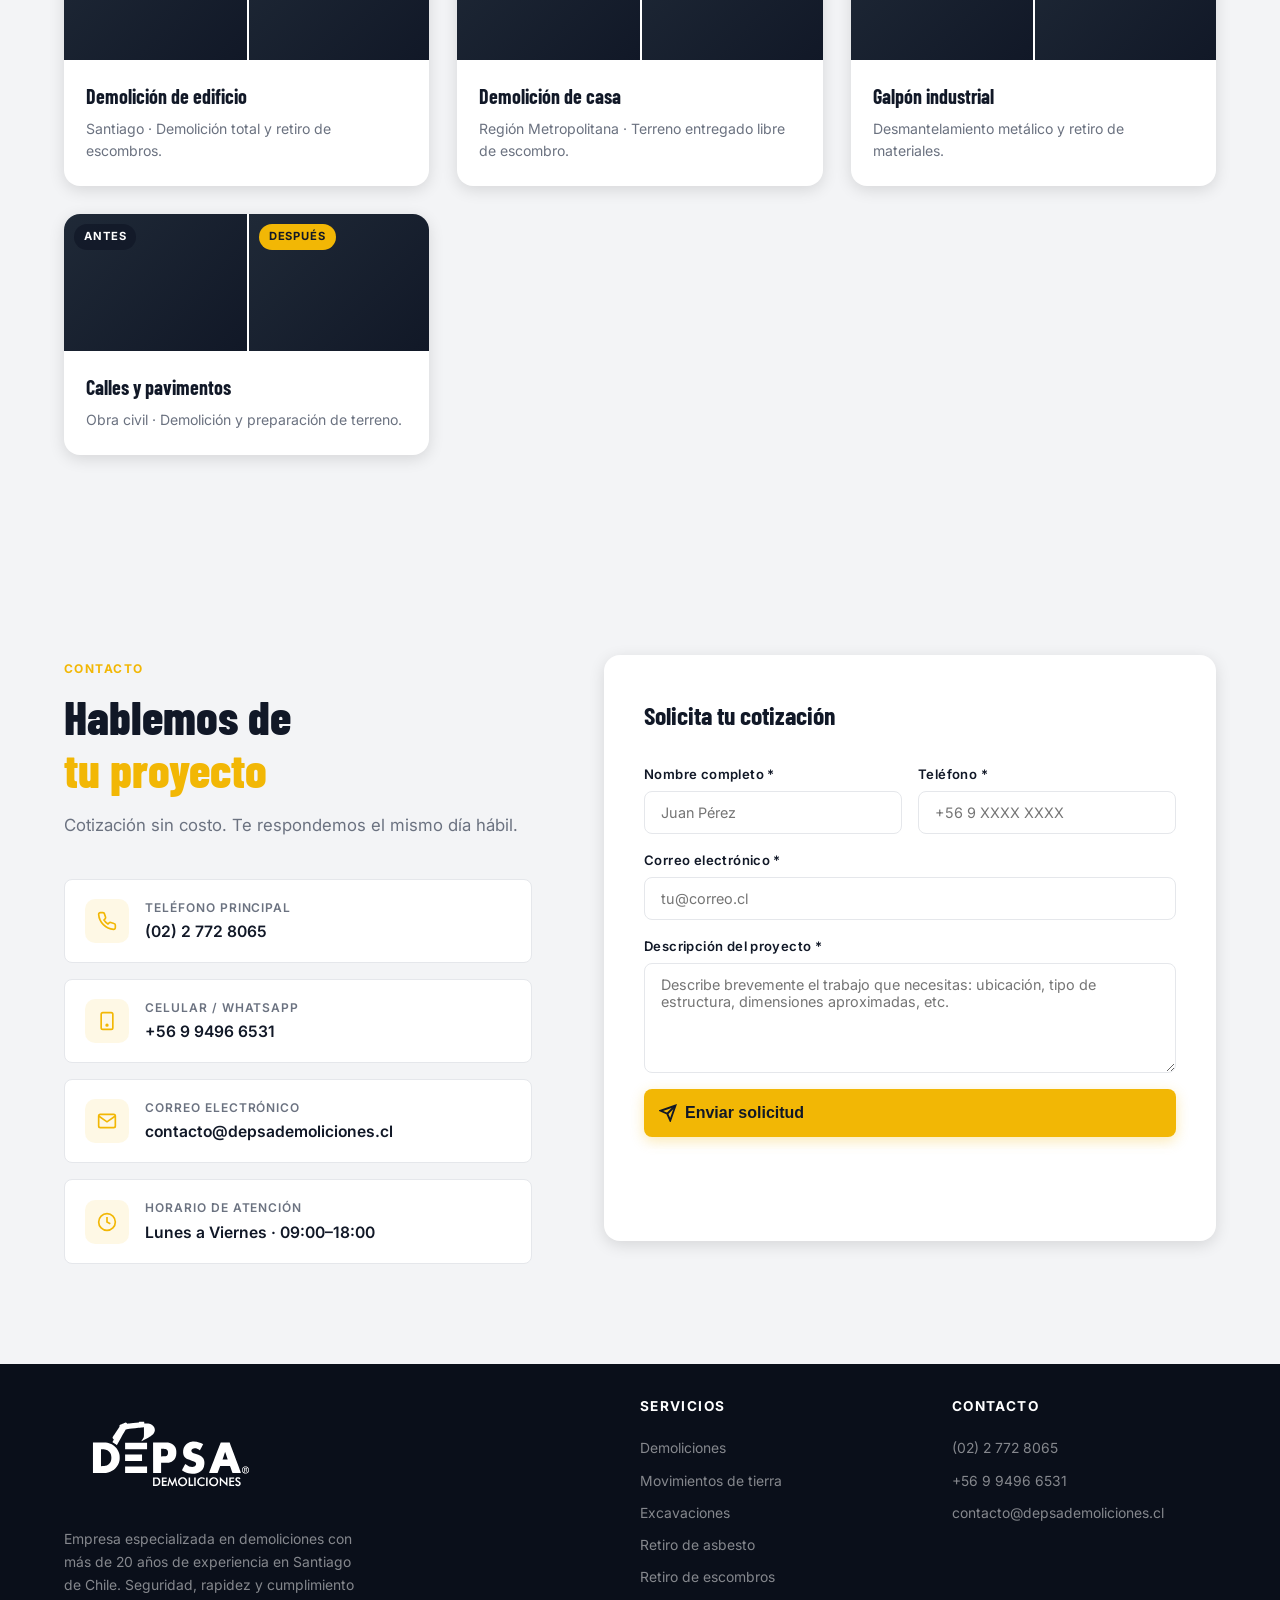
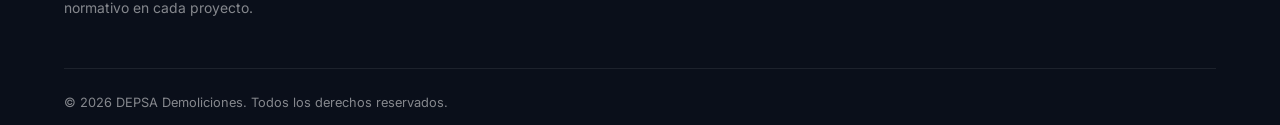
==== commit 652a1b52: "fix" ====
--- a/index.html
+++ b/index.html
@@ -1,57 +1,100 @@
 <!DOCTYPE html>
-<html lang="es">
+<html lang="es-CL">
 <head>
   <meta charset="UTF-8" />
   <meta name="viewport" content="width=device-width, initial-scale=1.0" />
+
+  <!-- Google Analytics 4 — reemplaza G-XXXXXXXXXX por tu ID de medición real (analytics.google.com → Admin → Flujos de datos) -->
+  <script async src="https://www.googletagmanager.com/gtag/js?id=G-XXXXXXXXXX"></script>
+  <script>
+    window.dataLayer = window.dataLayer || [];
+    function gtag(){dataLayer.push(arguments);}
+    gtag('js', new Date());
+    gtag('config', 'G-XXXXXXXXXX');
+  </script>
+
   <meta name="theme-color" content="#111827" />
   <link rel="sitemap" type="application/xml" title="Sitemap" href="/sitemap.xml" />
 
   <!-- SEO Primary -->
-  <title>DEPSA Demoliciones | Demoliciones en Santiago con +20 años de experiencia</title>
-  <meta name="description" content="DEPSA Demoliciones: empresa líder en demoliciones en Santiago, Región Metropolitana. Más de 20 años de experiencia en demolición de casas, edificios, galpones y movimientos de tierra. Contáctanos: (02) 2 772 8065." />
-  <meta name="keywords" content="demoliciones santiago, demoliciones región metropolitana, empresa demoliciones, demolición edificios, demolición casas, movimiento tierra, excavaciones, retiro escombros, retiro asbesto, demoliciones chile, DEPSA" />
+  <title>DEPSA Demoliciones | Demoliciones en Santiago y regiones · +20 años</title>
+  <meta name="description" content="Demoliciones en Santiago y regiones con +20 años de experiencia: casas, edificios, galpones, excavaciones, retiro de asbesto y más. Cotización gratis: (02) 2 772 8065." />
+  <meta name="keywords" content="demoliciones santiago, empresa de demoliciones, demolición de casas, demolición de edificios, demolición de galpones, movimiento de tierra, excavaciones, retiro de escombros, retiro de asbesto, desmantelamiento metálico, demoliciones chile, DEPSA" />
   <meta name="author" content="DEPSA Demoliciones" />
-  <meta name="robots" content="index, follow" />
+  <meta name="robots" content="index, follow, max-image-preview:large, max-snippet:-1, max-video-preview:-1" />
   <link rel="canonical" href="https://www.depsademoliciones.cl/" />
+
+  <!-- Geo (área de servicio, sin dirección física) -->
+  <meta name="geo.region" content="CL-RM" />
+
   <!-- Open Graph -->
   <meta property="og:type" content="website" />
   <meta property="og:url" content="https://www.depsademoliciones.cl/" />
-  <meta property="og:title" content="DEPSA Demoliciones | +20 Años en Demoliciones Santiago" />
-  <meta property="og:description" content="Demoliciones profesionales con más de 20 años de experiencia. Edificios, casas, galpones, movimientos de tierra y más. Cumplimos con todas las normativas SEREMI." />
+  <meta property="og:title" content="DEPSA Demoliciones | Demoliciones en Santiago y regiones" />
+  <meta property="og:description" content="Demoliciones profesionales con +20 años de experiencia. Edificios, casas, galpones, movimientos de tierra, excavaciones y más. Cumplimos con todas las normativas vigentes." />
   <meta property="og:image" content="https://www.depsademoliciones.cl/img/og-image.jpg" />
+  <meta property="og:image:width" content="1200" />
+  <meta property="og:image:height" content="899" />
+  <meta property="og:image:alt" content="DEPSA Demoliciones - obra de demolición" />
   <meta property="og:locale" content="es_CL" />
   <meta property="og:site_name" content="DEPSA Demoliciones" />
 
   <!-- Twitter Card -->
   <meta name="twitter:card" content="summary_large_image" />
-  <meta name="twitter:title" content="DEPSA Demoliciones | +20 Años en Demoliciones Santiago" />
-  <meta name="twitter:description" content="Demoliciones profesionales en Santiago. +20 años de experiencia. Llámanos: (02) 2 772 8065" />
+  <meta name="twitter:title" content="DEPSA Demoliciones | Demoliciones en Santiago y regiones" />
+  <meta name="twitter:description" content="Demoliciones profesionales en Santiago y regiones. +20 años de experiencia. Llámanos: (02) 2 772 8065" />
+  <meta name="twitter:image" content="https://www.depsademoliciones.cl/img/og-image.jpg" />
 
   <!-- Structured Data / Schema.org -->
   <script type="application/ld+json">
   {
     "@context": "https://schema.org",
-    "@type": "LocalBusiness",
+    "@type": ["LocalBusiness", "GeneralContractor"],
+    "@id": "https://www.depsademoliciones.cl/#business",
     "name": "DEPSA Demoliciones",
-    "description": "Empresa especializada en demoliciones con más de 20 años de experiencia en Santiago de Chile.",
-    "url": "https://www.depsademoliciones.cl",
+    "alternateName": "DEPSA Spa",
+    "description": "Empresa especializada en demoliciones de todo tipo con más de 20 años de experiencia en Santiago y regiones: demolición de casas, edificios y galpones, excavaciones, movimientos de tierra, retiro de asbesto y retiro de escombros.",
+    "url": "https://www.depsademoliciones.cl/",
     "telephone": "+56227728065",
-    "email": "depsa@depsademoliciones.cl",
-    "address": {
-      "@type": "PostalAddress",
-      "addressLocality": "Santiago",
-      "addressRegion": "Región Metropolitana",
-      "addressCountry": "CL"
+    "email": "contacto@depsademoliciones.cl",
+    "priceRange": "$$",
+    "currenciesAccepted": "CLP",
+    "openingHoursSpecification": [
+      {
+        "@type": "OpeningHoursSpecification",
+        "dayOfWeek": ["Monday", "Tuesday", "Wednesday", "Thursday", "Friday"],
+        "opens": "09:00",
+        "closes": "18:00"
+      }
+    ],
+    "areaServed": [
+      {"@type": "City", "name": "Santiago"},
+      {"@type": "AdministrativeArea", "name": "Región Metropolitana"},
+      {"@type": "Country", "name": "Chile"}
+    ],
+    "image": [
+      "https://www.depsademoliciones.cl/img/og-image.jpg",
+      "https://www.depsademoliciones.cl/img/about-main.jpg"
+    ],
+    "logo": "https://www.depsademoliciones.cl/img/logo.svg",
+    "hasOfferCatalog": {
+      "@type": "OfferCatalog",
+      "name": "Servicios de demolición",
+      "itemListElement": [
+        {"@type": "Offer", "itemOffered": {"@type": "Service", "name": "Demolición de casas"}},
+        {"@type": "Offer", "itemOffered": {"@type": "Service", "name": "Demolición de edificios"}},
+        {"@type": "Offer", "itemOffered": {"@type": "Service", "name": "Demolición de galpones y bodegas"}},
+        {"@type": "Offer", "itemOffered": {"@type": "Service", "name": "Movimientos de tierra"}},
+        {"@type": "Offer", "itemOffered": {"@type": "Service", "name": "Excavaciones"}},
+        {"@type": "Offer", "itemOffered": {"@type": "Service", "name": "Retiro de asbesto"}},
+        {"@type": "Offer", "itemOffered": {"@type": "Service", "name": "Retiro de escombros"}},
+        {"@type": "Offer", "itemOffered": {"@type": "Service", "name": "Desmantelamiento metálico"}}
+      ]
     },
-    "openingHours": "Mo-Fr 08:00-18:00",
-    "areaServed": "Santiago, Chile",
-    "geo": {
-      "@type": "GeoCoordinates",
-      "latitude": -33.4489,
-      "longitude": -70.6693
-    },
-    "image": "https://www.depsademoliciones.cl/img/og-image.jpg",
-    "sameAs": []
+    "sameAs": [
+      "https://www.facebook.com/depsademoliciones",
+      "https://twitter.com/depsademolicion"
+    ]
   }
   </script>
 
@@ -69,27 +112,30 @@
       {
         "@type": "Question",
         "name": "¿Gestionan permisos municipales?",
-        "acceptedAnswer": {"@type": "Answer","text": "Nuestros ingenieros se encargan de tramitar todos los permisos necesarios ante la SEREMI y la municipalidad."}
+        "acceptedAnswer": {"@type": "Answer","text": "Nuestros ingenieros se encargan de tramitar todos los permisos necesarios ante la municipalidad y los organismos competentes."}
       },
       {
         "@type": "Question",
-        "name": "¿Cubre toda la Región Metropolitana?",
-        "acceptedAnswer": {"@type": "Answer","text": "Atendemos obras en toda la Región Metropolitana de Santiago, con maquinaria propia."}
+        "name": "¿En qué zonas trabajan?",
+        "acceptedAnswer": {"@type": "Answer","text": "Atendemos obras en Santiago y regiones, con cobertura a nivel nacional y maquinaria propia."}
       }
     ]
   }
   </script>
 
-  <!-- Nota: crear perfil de Google My Business y obtener backlinks de sitios relevantes para potenciar SEO local -->
-
-  <!-- Fonts -->
+  <!-- Preconnect / Preload (rendimiento - LCP) -->
   <link rel="preconnect" href="https://fonts.googleapis.com" />
   <link rel="preconnect" href="https://fonts.gstatic.com" crossorigin />
+  <link rel="preconnect" href="https://www.googletagmanager.com" />
+  <link rel="preload" as="image" href="img/hero-bg.webp" type="image/webp" fetchpriority="high" />
+
+  <!-- Fonts -->
   <link href="https://fonts.googleapis.com/css2?family=Inter:wght@400;500;600;700;800;900&family=Barlow+Condensed:wght@600;700;800&display=swap" rel="stylesheet" />
 
   <!-- Favicon -->
-  <link rel="icon" type="image/png" href="img/favicon.png" />
-
+  <link rel="icon" href="img/favicon.svg" type="image/svg+xml" />
+  <link rel="icon" href="img/favicon.png" type="image/png" sizes="64x64" />
+  <link rel="apple-touch-icon" href="img/apple-touch-icon.png" />
   <link rel="stylesheet" href="css/styles.css" />
 
 </head>
@@ -101,7 +147,7 @@
       <div class="topbar-right">
         <div class="topbar-item">
           <svg width="14" height="14" fill="none" stroke="currentColor" stroke-width="2" viewBox="0 0 24 24"><circle cx="12" cy="12" r="10"/><path d="M12 6v6l4 2"/></svg>
-          Lunes–Viernes 08:00–18:00 hrs
+          Lunes–Viernes 09:00–18:00 hrs
         </div>
         <div class="topbar-item">
           <svg width="14" height="14" fill="none" stroke="currentColor" stroke-width="2" viewBox="0 0 24 24"><path d="M22 16.92V19.92A2 2 0 0 1 19.92 22 19.4 19.4 0 0 1 2 4.08 2 2 0 0 1 4.08 2H7.08A2 2 0 0 1 9 3.72L10.27 7.5A2 2 0 0 1 9.67 9.5L8.4 10.79A16 16 0 0 0 13.21 15.6L14.5 14.33A2 2 0 0 1 16.5 13.73L20.28 15A2 2 0 0 1 22 16.92Z"/></svg>
@@ -115,13 +161,14 @@
   <nav class="navbar" role="navigation" aria-label="Navegación principal">
     <div class="container">
       <a href="#inicio" class="nav-logo" aria-label="DEPSA Demoliciones - Inicio">
-        <img src="img/logo.svg" alt="DEPSA Demoliciones logo" style="height:110px;width:auto;max-width:300px;object-fit:contain" />
+        <img src="img/logo.svg" width="196" height="110" alt="DEPSA Demoliciones - empresa de demoliciones en Santiago" style="height:110px;width:auto;max-width:300px;object-fit:contain" />
       </a>
 
       <ul class="nav-menu" role="list">
         <li><a href="#inicio" class="active">Inicio</a></li>
         <li><a href="#servicios">Servicios</a></li>
         <li><a href="#nosotros">Nosotros</a></li>
+        <li><a href="#proyectos">Proyectos</a></li>
         <li><a href="#contacto">Contacto</a></li>
       </ul>
 
@@ -141,6 +188,7 @@
       <a href="#inicio" role="menuitem">Inicio</a>
       <a href="#servicios" role="menuitem">Servicios</a>
       <a href="#nosotros" role="menuitem">Nosotros</a>
+      <a href="#proyectos" role="menuitem">Proyectos</a>
       <a href="#contacto" role="menuitem">Contacto</a>
       <a href="tel:+56227728065" class="btn btn-primary">
         <svg width="16" height="16" fill="none" stroke="currentColor" stroke-width="2.5" viewBox="0 0 24 24"><path d="M22 16.92V19.92A2 2 0 0 1 19.92 22 19.4 19.4 0 0 1 2 4.08 2 2 0 0 1 4.08 2H7.08A2 2 0 0 1 9 3.72L10.27 7.5A2 2 0 0 1 9.67 9.5L8.4 10.79A16 16 0 0 0 13.21 15.6L14.5 14.33A2 2 0 0 1 16.5 13.73L20.28 15A2 2 0 0 1 22 16.92Z"/></svg>
@@ -162,11 +210,11 @@
       <h1 class="hero-title fade-up">
         Demoliciones<br />
         <em>profesionales</em><br />
-        en Santiago
+        en Santiago y regiones
       </h1>
 
       <p class="hero-desc fade-up delay-1">
-        Empresa especializada en demoliciones de todo tipo. Máxima seguridad, rapidez y cumplimiento de todas las normativas SEREMI de Salud. Dejamos tu terreno listo y nivelado.
+        Empresa especializada en demoliciones de todo tipo. Máxima seguridad, rapidez y cumplimiento de todas las normativas vigentes. Nos encargamos de permisos, ejecución y retiro de escombros, para que tu proyecto avance sin problemas.
       </p>
 
       <div class="hero-actions fade-up delay-2">
@@ -174,7 +222,7 @@
           <svg width="18" height="18" fill="none" stroke="currentColor" stroke-width="2.5" viewBox="0 0 24 24"><path d="M21 15a2 2 0 0 1-2 2H7l-4 4V5a2 2 0 0 1 2-2h14a2 2 0 0 1 2 2z"/></svg>
           Solicitar cotización gratis
         </a>
-        <a href="tel:+5622772806" class="btn btn-outline" aria-label="Llamar a DEPSA Demoliciones">
+        <a href="tel:+56227728065" class="btn btn-outline" aria-label="Llamar a DEPSA Demoliciones">
           <svg width="18" height="18" fill="none" stroke="currentColor" stroke-width="2.5" viewBox="0 0 24 24"><path d="M22 16.92V19.92A2 2 0 0 1 19.92 22 19.4 19.4 0 0 1 2 4.08 2 2 0 0 1 4.08 2H7.08A2 2 0 0 1 9 3.72L10.27 7.5A2 2 0 0 1 9.67 9.5L8.4 10.79A16 16 0 0 0 13.21 15.6L14.5 14.33A2 2 0 0 1 16.5 13.73L20.28 15A2 2 0 0 1 22 16.92Z"/></svg>
           (02) 2 772 8065
         </a>
@@ -186,16 +234,12 @@
           <div class="stat-label">Años de experiencia</div>
         </div>
         <div class="stat-item">
-          <div class="stat-number">500<span>+</span></div>
-          <div class="stat-label">Proyectos realizados</div>
+          <div class="stat-number">100<span>%</span></div>
+          <div class="stat-label">Normativa vigente</div>
         </div>
         <div class="stat-item">
-          <div class="stat-number">100<span>%</span></div>
-          <div class="stat-label">Normativa SEREMI</div>
-        </div>
-        <div class="stat-item">
-          <div class="stat-number">0<span></span></div>
-          <div class="stat-label">Accidentes registrados</div>
+          <div class="stat-number"><span>✓</span></div>
+          <div class="stat-label">Gestión de permisos</div>
         </div>
       </div>
     </div>
@@ -211,7 +255,7 @@
     <div class="container">
       <div class="trust-item">
         <svg width="18" height="18" fill="none" stroke="currentColor" stroke-width="2.5" viewBox="0 0 24 24"><path d="M12 22s8-4 8-10V5l-8-3-8 3v7c0 6 8 10 8 10z"/></svg>
-        Cumplimiento Normativa SEREMI
+        Cumplimiento Normativa vigente
       </div>
       <div class="trust-item">
         <svg width="18" height="18" fill="none" stroke="currentColor" stroke-width="2.5" viewBox="0 0 24 24"><path d="M22 11.08V12a10 10 0 1 1-5.93-9.14"/><polyline points="22 4 12 14.01 9 11.01"/></svg>
@@ -222,7 +266,7 @@
         Permisos municipales gestionados
       </div>
       <div class="trust-item">
-        <svg width="18" height="18" fill="none" stroke="currentColor" stroke-width="2.5" viewBox="0 0 24 24"><path d="M21 16V8a2 2 0 0 0-1-1.73l-7-4a2 2 0 0 0-2 0l-7 4A2 2 0 0 0 3 8v8a2 2 0 0 0 1 1.73l7 4a2 2 0 0 0 2 0l7-4A2 2 0 0 0 21 16z"/></svg>
+        <svg width="18" height="18" fill="none" stroke="currentColor" stroke-width="2" stroke-linecap="round" stroke-linejoin="round" viewBox="0 0 24 24"><path d="M7 19H4.815a1.83 1.83 0 0 1-1.57-.881 1.785 1.785 0 0 1-.004-1.784L7.196 9.5"/><path d="M11 19h8.203a1.83 1.83 0 0 0 1.556-.89 1.784 1.784 0 0 0 0-1.775l-1.226-2.12"/><path d="m14 16-3 3 3 3"/><path d="M8.293 13.596 7.196 9.5 3.1 10.598"/><path d="m9.344 5.811 1.093-1.892A1.83 1.83 0 0 1 11.985 3a1.784 1.784 0 0 1 1.546.888l3.943 6.843"/><path d="m13.378 9.633 4.096 1.098 1.097-4.096"/></svg>
         Reciclaje de materiales
       </div>
     </div>
@@ -234,10 +278,10 @@
       <div class="services-header">
         <div>
           <span class="section-tag">Nuestros servicios</span>
-          <h2 class="section-title" id="services-title">Todo en<br /><span>demoliciones</span></h2>
+          <h2 class="section-title" id="services-title">Demolemos todo tipo de <span>estructuras,</span><br />sin complicaciones</h2>
           <p class="section-lead">Contamos con el equipo humano y maquinaria para cualquier tipo de demolición, desde una casa hasta un edificio completo.</p>
         </div>
-        <a href="#contacto" class="btn btn-dark">Ver todos los servicios</a>
+        <a href="#servicios" class="btn btn-dark">Ver todos los servicios</a>
       </div>
 
       <div class="services-grid">
@@ -249,7 +293,7 @@
           </div>
           <h3>Demoliciones a pequeña escala</h3>
           <p>Casas, muros, divisiones interiores y estructuras menores. Trabajo limpio y eficiente con mínima molestia para el entorno.</p>
-          <span class="service-tag">Residencial →</span>
+          <a class="service-tag" href="servicios/demolicion-de-casas.html">Ver demolición de casas →</a>
         </article>
 
         <article class="service-card fade-up delay-1">
@@ -259,57 +303,47 @@
           </div>
           <h3>Demoliciones a gran escala</h3>
           <p>Edificios, galpones industriales y grandes obras. Planificación detallada, maquinaria pesada y máxima seguridad.</p>
-          <span class="service-tag">Industrial →</span>
+          <a class="service-tag" href="servicios/demolicion-de-edificios.html">Ver demolición de edificios →</a>
         </article>
 
         <article class="service-card fade-up delay-2">
           <div class="service-icon" aria-hidden="true">
-            <!-- Montaña / terreno (movimientos de tierra) -->
+            <!-- Montaña / terreno (movimientos de tierra y excavaciones) -->
             <svg width="26" height="26" fill="none" stroke="currentColor" stroke-width="2" viewBox="0 0 24 24"><path d="m8 3 4 8 5-5 5 15H2L8 3z"/></svg>
           </div>
-          <h3>Movimientos de tierra</h3>
-          <p>Rellenos, nivelaciones y preparación de terreno. Equipos modernos que garantizan rapidez y precisión en cada trabajo.</p>
-          <span class="service-tag">Terrenos →</span>
+          <h3>Movimientos de tierra y excavaciones</h3>
+          <p>Excavación, carga y preparación de terreno para fundaciones, sótanos, piscinas y proyectos de ingeniería. Dejamos la superficie a niveles naturales, coordinados con topografía y estructura.</p>
+          <a class="service-tag" href="servicios/movimientos-de-tierra.html">Ver movimientos de tierra →</a>
         </article>
 
         <article class="service-card fade-up">
-          <div class="service-icon" aria-hidden="true">
-            <!-- Pala (excavaciones) -->
-            <svg width="26" height="26" fill="none" stroke="currentColor" stroke-width="2" viewBox="0 0 24 24"><path d="M2 22v-5l5-5 5 5-5 5z"/><path d="M9.5 14.5 16 8"/><path d="m17 2 5 5-.5.5a3.53 3.53 0 0 1-5 0c-.6-.6-1-1.4-1-2.2v-.3c0-.8-.4-1.6-1-2.2L14 2z"/></svg>
-          </div>
-          <h3>Excavaciones</h3>
-          <p>Excavaciones para fundaciones, sótanos, piscinas y proyectos de ingeniería. Trabajo coordinado con topografía y estructura.</p>
-          <span class="service-tag">Fundaciones →</span>
-        </article>
-
-        <article class="service-card fade-up delay-1">
           <div class="service-icon" aria-hidden="true">
             <!-- Escudo con alerta (asbesto / peligro) -->
             <svg width="26" height="26" fill="none" stroke="currentColor" stroke-width="2" viewBox="0 0 24 24"><path d="M20 13c0 5-3.5 7.5-7.66 8.95a1 1 0 0 1-.67-.01C7.5 20.5 4 18 4 13V6a1 1 0 0 1 1-1c2 0 4.5-1.2 6.24-2.72a1.17 1.17 0 0 1 1.52 0C14.51 3.81 17 5 19 5a1 1 0 0 1 1 1z"/><path d="M12 8v4"/><path d="M12 16h.01"/></svg>
           </div>
           <h3>Retiro de asbesto</h3>
           <p>Remoción especializada y segura de materiales con asbesto (amianto). Protocolo certificado conforme a normativa ambiental.</p>
-          <span class="service-tag">Especializado →</span>
-        </article>
-
-        <article class="service-card fade-up delay-2">
+          <a class="service-tag" href="servicios/retiro-de-asbesto.html">Ver retiro de asbesto →</a>
+        </article>
+
+        <article class="service-card fade-up delay-1">
           <div class="service-icon" aria-hidden="true">
             <!-- Camión de carga (retiro escombros) -->
             <svg width="26" height="26" fill="none" stroke="currentColor" stroke-width="2" viewBox="0 0 24 24"><path d="M5 17H3a2 2 0 0 1-2-2V5a2 2 0 0 1 2-2h11v14"/><rect x="9" y="11" width="6" height="6" rx="1"/><path d="M14 17h-4"/><path d="M16 8h4l3 5v3h-7V8z"/><circle cx="5" cy="17.5" r="2.5"/><circle cx="18.5" cy="17.5" r="2.5"/></svg>
           </div>
           <h3>Retiro de escombros</h3>
-          <p>Limpieza y transporte de escombros y materiales sobrantes. Tu terreno queda libre, nivelado y listo para la siguiente etapa.</p>
-          <span class="service-tag">Limpieza →</span>
-        </article>
-
-        <article class="service-card fade-up">
+          <p>Limpieza y transporte de escombros y materiales sobrantes. Tu terreno queda libre y listo para la siguiente etapa.</p>
+          <a class="service-tag" href="servicios/retiro-de-escombros.html">Ver retiro de escombros →</a>
+        </article>
+
+        <article class="service-card fade-up delay-2">
           <div class="service-icon" aria-hidden="true">
             <!-- Llave inglesa (desmantelamiento metálico) -->
             <svg width="26" height="26" fill="none" stroke="currentColor" stroke-width="2" viewBox="0 0 24 24"><path d="M14.7 6.3a1 1 0 0 0 0 1.4l1.6 1.6a1 1 0 0 0 1.4 0l3.77-3.77a6 6 0 0 1-7.94 7.94l-6.91 6.91a2.12 2.12 0 0 1-3-3l6.91-6.91a6 6 0 0 1 7.94-7.94l-3.76 3.76z"/></svg>
           </div>
           <h3>Desmantelamiento metálico</h3>
           <p>Desmantelamiento de estructuras metálicas, naves industriales y torres. Recuperación y reciclaje de materiales ferrosos.</p>
-          <span class="service-tag">Metalmecánica →</span>
+          <a class="service-tag" href="servicios/demolicion-de-galpones.html">Ver demolición de galpones →</a>
         </article>
 
 
@@ -322,10 +356,16 @@
     <div class="container">
       <div class="about-visual fade-up">
         <div class="about-img-main">
-          <img src="img/about-main.jpg" alt="Equipo DEPSA Demoliciones trabajando en obra" loading="lazy" />
+          <picture>
+            <source srcset="img/about-main.webp" type="image/webp" />
+            <img src="img/about-main.jpg" width="1200" height="800" alt="Equipo de DEPSA Demoliciones trabajando en una obra de demolición en Santiago" loading="lazy" decoding="async" />
+          </picture>
         </div>
         <div class="about-img-secondary">
-          <img src="img/about-secondary.jpg" alt="Maquinaria pesada DEPSA" loading="lazy" />
+          <picture>
+            <source srcset="img/about-secondary.webp" type="image/webp" />
+            <img src="img/about-secondary.jpg" width="800" height="533" alt="Maquinaria pesada de DEPSA en faena de demolición" loading="lazy" decoding="async" />
+          </picture>
         </div>
         <div class="about-badge" aria-label="Más de 20 años de experiencia">
           <strong>20+</strong>
@@ -336,14 +376,14 @@
       <div class="about-content fade-up delay-2">
         <span class="section-tag">Quiénes somos</span>
         <h2 class="section-title" id="about-title">La experiencia<br />que da <span>confianza</span></h2>
-        <p class="section-lead">DEPSA Demoliciones lleva más de 20 años recuperando suelos y entregando terrenos listos en Santiago. Nos enfocamos en ofrecer el mejor servicio garantizando máxima seguridad y velocidad de ejecución.</p>
+        <p class="section-lead">DEPSA Demoliciones lleva más de 20 años recuperando suelos en Santiago y regiones. Nos enfocamos en ofrecer el mejor servicio garantizando máxima seguridad y velocidad de ejecución.</p>
 
         <ul class="about-list" role="list">
           <li>
             <div class="check-icon" aria-hidden="true">
               <svg width="12" height="12" fill="none" stroke="currentColor" stroke-width="3" viewBox="0 0 24 24"><polyline points="20 6 9 17 4 12"/></svg>
             </div>
-            Cumplimiento estricto con normativa SEREMI de Salud
+            Cumplimiento estricto de la normativa vigente
           </li>
           <li>
             <div class="check-icon" aria-hidden="true">
@@ -355,7 +395,7 @@
             <div class="check-icon" aria-hidden="true">
               <svg width="12" height="12" fill="none" stroke="currentColor" stroke-width="3" viewBox="0 0 24 24"><polyline points="20 6 9 17 4 12"/></svg>
             </div>
-            Terrenos entregados nivelados, libres de escombros
+            Terrenos entregados libres de escombro y a niveles naturales
           </li>
           <li>
             <div class="check-icon" aria-hidden="true">
@@ -367,7 +407,7 @@
             <div class="check-icon" aria-hidden="true">
               <svg width="12" height="12" fill="none" stroke="currentColor" stroke-width="3" viewBox="0 0 24 24"><polyline points="20 6 9 17 4 12"/></svg>
             </div>
-            Cobertura en toda la Región Metropolitana de Santiago
+            Cobertura a nivel Nacional (Santiago y regiones)
           </li>
         </ul>
 
@@ -392,42 +432,42 @@
 
       <div class="structures-grid fade-up delay-1">
         <div class="struct-item">
-          <div class="struct-bg" style="background-image:url('img/struct-edificios.jpg')"></div>
+          <div class="struct-bg" style="background-image:url('img/struct-edificios.webp')"></div>
           <div class="struct-overlay"></div>
           <div class="struct-content">
             <div class="struct-number">01</div>
             <div class="struct-line"></div>
-            <div class="struct-name">Edificios</div>
+            <h3 class="struct-name">Demolición de edificios</h3>
             <div class="struct-desc">Demolición total o parcial</div>
           </div>
         </div>
         <div class="struct-item">
-          <div class="struct-bg" style="background-image:url('img/struct-casas.jpg')"></div>
+          <div class="struct-bg" style="background-image:url('img/struct-casas.webp')"></div>
           <div class="struct-overlay"></div>
           <div class="struct-content">
             <div class="struct-number">02</div>
             <div class="struct-line"></div>
-            <div class="struct-name">Casas</div>
+            <h3 class="struct-name">Demolición de casas</h3>
             <div class="struct-desc">Residencial y unifamiliar</div>
           </div>
         </div>
         <div class="struct-item">
-          <div class="struct-bg" style="background-image:url('img/struct-galpones.jpg')"></div>
+          <div class="struct-bg" style="background-image:url('img/struct-galpones.webp')"></div>
           <div class="struct-overlay"></div>
           <div class="struct-content">
             <div class="struct-number">03</div>
             <div class="struct-line"></div>
-            <div class="struct-name">Galpones y Bodegas</div>
+            <h3 class="struct-name">Galpones y bodegas</h3>
             <div class="struct-desc">Industrial y comercial</div>
           </div>
         </div>
         <div class="struct-item">
-          <div class="struct-bg" style="background-image:url('img/struct-calles.jpg')"></div>
+          <div class="struct-bg" style="background-image:url('img/struct-calles.webp')"></div>
           <div class="struct-overlay"></div>
           <div class="struct-content">
             <div class="struct-number">04</div>
             <div class="struct-line"></div>
-            <div class="struct-name">Calles y pavimentos</div>
+            <h3 class="struct-name">Calles y pavimentos</h3>
             <div class="struct-desc">Obras civiles y vialidad</div>
           </div>
         </div>
@@ -447,8 +487,8 @@
       <div class="process-steps">
         <div class="step-item fade-up">
           <div class="step-circle">1</div>
-          <h4>Visita y cotización</h4>
-          <p>Visitamos el terreno, evaluamos el proyecto y entregamos presupuesto sin costo.</p>
+          <h4>Evaluación y cotización</h4>
+          <p>Visitamos el terreno y entregamos presupuesto sin costo.</p>
         </div>
         <div class="step-item fade-up delay-1">
           <div class="step-circle">2</div>
@@ -463,8 +503,68 @@
         <div class="step-item fade-up delay-3">
           <div class="step-circle">4</div>
           <h4>Entrega del terreno</h4>
-          <p>Retiro completo de escombros. Terreno limpio, nivelado y listo para construir.</p>
-        </div>
+          <p>Retiro total de escombros. Dejamos el terreno listo para su próximo uso.</p>
+        </div>
+      </div>
+    </div>
+  </section>
+
+  <!-- ===== GALERÍA / TRABAJOS REALIZADOS ===== -->
+  <section class="gallery" id="proyectos" aria-labelledby="gallery-title">
+    <div class="container">
+      <div class="gallery-header fade-up">
+        <span class="section-tag">Galería</span>
+        <h2 class="section-title" id="gallery-title">Trabajos <span>realizados</span></h2>
+        <p class="section-lead">Resultados reales en obras de demolición. Fotos antes y después de cada proyecto.</p>
+      </div>
+
+      <div class="gallery-grid">
+
+        <!-- PLACEHOLDER: reemplaza los <img> por las fotos reales (antes/después) -->
+        <article class="gallery-card fade-up">
+          <div class="gallery-ba">
+            <div class="gallery-ph gallery-ph--before"><span class="gallery-tag">Antes</span></div>
+            <div class="gallery-ph gallery-ph--after"><span class="gallery-tag">Después</span></div>
+          </div>
+          <div class="gallery-body">
+            <h3>Demolición de edificio</h3>
+            <p>Santiago · Demolición total y retiro de escombros.</p>
+          </div>
+        </article>
+
+        <article class="gallery-card fade-up delay-1">
+          <div class="gallery-ba">
+            <div class="gallery-ph gallery-ph--before"><span class="gallery-tag">Antes</span></div>
+            <div class="gallery-ph gallery-ph--after"><span class="gallery-tag">Después</span></div>
+          </div>
+          <div class="gallery-body">
+            <h3>Demolición de casa</h3>
+            <p>Región Metropolitana · Terreno entregado libre de escombro.</p>
+          </div>
+        </article>
+
+        <article class="gallery-card fade-up delay-2">
+          <div class="gallery-ba">
+            <div class="gallery-ph gallery-ph--before"><span class="gallery-tag">Antes</span></div>
+            <div class="gallery-ph gallery-ph--after"><span class="gallery-tag">Después</span></div>
+          </div>
+          <div class="gallery-body">
+            <h3>Galpón industrial</h3>
+            <p>Desmantelamiento metálico y retiro de materiales.</p>
+          </div>
+        </article>
+
+        <article class="gallery-card fade-up">
+          <div class="gallery-ba">
+            <div class="gallery-ph gallery-ph--before"><span class="gallery-tag">Antes</span></div>
+            <div class="gallery-ph gallery-ph--after"><span class="gallery-tag">Después</span></div>
+          </div>
+          <div class="gallery-body">
+            <h3>Calles y pavimentos</h3>
+            <p>Obra civil · Demolición y preparación de terreno.</p>
+          </div>
+        </article>
+
       </div>
     </div>
   </section>
@@ -488,7 +588,7 @@
             </div>
           </a>
 
-          <a href="tel:+5694966531" class="contact-card" aria-label="Llamar al celular">
+          <a href="https://wa.me/56994966531?text=Hola%20DEPSA%2C%20quiero%20cotizar%20una%20demolici%C3%B3n." target="_blank" rel="noopener" class="contact-card" data-wa="true" aria-label="Escribir por WhatsApp">
             <div class="contact-card-icon">
               <svg width="20" height="20" fill="none" stroke="currentColor" stroke-width="2" viewBox="0 0 24 24"><rect x="5" y="2" width="14" height="20" rx="2"/><circle cx="12" cy="17" r="1"/></svg>
             </div>
@@ -514,7 +614,7 @@
             </div>
             <div class="contact-card-body">
               <div class="contact-card-label">Horario de atención</div>
-              <div class="contact-card-value">Lunes a Viernes · 08:00–18:00</div>
+              <div class="contact-card-value">Lunes a Viernes · 09:00–18:00</div>
             </div>
           </div>
         </div>
@@ -523,13 +623,18 @@
       <div class="contact-form-wrap fade-up delay-2">
         <div class="form-title">Solicita tu cotización</div>
         <form
-          action="mailto:contacto@depsademoliciones.cl"
-          method="post"
-          enctype="text/plain"
+          action="contacto.php"
+          method="POST"
           novalidate
           aria-label="Formulario de contacto"
           id="contactForm"
         >
+          <!-- Campo anti-spam (honeypot): oculto para humanos, los bots lo rellenan -->
+          <div class="hp-field" aria-hidden="true">
+            <label for="website">No completar este campo</label>
+            <input type="text" id="website" name="website" tabindex="-1" autocomplete="off" />
+          </div>
+          <div id="formMsg" class="form-msg" role="status" aria-live="polite"></div>
           <div class="form-row">
             <div class="form-group">
               <label for="nombre">Nombre completo *</label>
@@ -552,6 +657,10 @@
             <svg width="18" height="18" fill="none" stroke="currentColor" stroke-width="2.5" viewBox="0 0 24 24"><line x1="22" y1="2" x2="11" y2="13"/><polygon points="22 2 15 22 11 13 2 9 22 2"/></svg>
             Enviar solicitud
           </button>
+          <button type="button" id="waSubmit" class="btn btn-outline form-submit" style="margin-top:.75rem">
+            <svg width="18" height="18" fill="currentColor" viewBox="0 0 24 24" aria-hidden="true"><path d="M17.472 14.382c-.297-.149-1.758-.867-2.03-.967-.273-.099-.471-.148-.67.15-.197.297-.767.966-.94 1.164-.173.199-.347.223-.644.075-.297-.15-1.255-.463-2.39-1.475-.883-.788-1.48-1.761-1.653-2.059-.173-.297-.018-.458.13-.606.134-.133.298-.347.446-.52.149-.174.198-.298.298-.497.099-.198.05-.371-.025-.52-.075-.149-.669-1.612-.916-2.207-.242-.579-.487-.5-.669-.51-.173-.008-.371-.01-.57-.01-.198 0-.52.074-.792.372-.272.297-1.04 1.016-1.04 2.479 0 1.462 1.065 2.875 1.213 3.074.149.198 2.096 3.2 5.077 4.487.709.306 1.262.489 1.694.625.712.227 1.36.195 1.871.118.571-.085 1.758-.719 2.006-1.413.248-.694.248-1.289.173-1.413-.074-.124-.272-.198-.57-.347m-5.421 7.403h-.004a9.87 9.87 0 01-5.031-1.378l-.361-.214-3.741.982.998-3.648-.235-.374a9.86 9.86 0 01-1.51-5.26c.001-5.45 4.436-9.884 9.888-9.884 2.64 0 5.122 1.03 6.988 2.898a9.825 9.825 0 012.893 6.994c-.003 5.45-4.437 9.884-9.885 9.884m8.413-18.297A11.815 11.815 0 0012.05 0C5.495 0 .16 5.335.157 11.892c0 2.096.547 4.142 1.588 5.945L.057 24l6.305-1.654a11.882 11.882 0 005.683 1.448h.005c6.554 0 11.89-5.335 11.893-11.893a11.821 11.821 0 00-3.48-8.413z"/></svg>
+            Enviar por WhatsApp
+          </button>
         </form>
       </div>
     </div>
@@ -563,7 +672,7 @@
       <div class="footer-grid">
         <div class="footer-brand">
           <div class="footer-logo">
-            <img src="img/logo.svg" alt="DEPSA Demoliciones" />
+            <img src="img/logo.svg" width="206" height="116" alt="DEPSA Demoliciones" loading="lazy" />
           </div>
           <p>Empresa especializada en demoliciones con más de 20 años de experiencia en Santiago de Chile. Seguridad, rapidez y cumplimiento normativo en cada proyecto.</p>
         </div>
@@ -583,7 +692,7 @@
           <h4>Contacto</h4>
           <ul>
             <li><a href="tel:+56227728065">(02) 2 772 8065</a></li>
-            <li><a href="tel:+5694966531">+56 9 9496 6531</a></li>
+            <li><a href="tel:+56994966531">+56 9 9496 6531</a></li>
             <li><a href="mailto:contacto@depsademoliciones.cl">contacto@depsademoliciones.cl</a></li>
           </ul>
         </div>
@@ -591,14 +700,13 @@
 
       <div class="footer-bottom">
         <span>© <span id="footerYear"></span> DEPSA Demoliciones. Todos los derechos reservados.</span>
-        <span class="visually-hidden">Recuerda reclamar tu ficha en Google My Business y conseguir enlaces de calidad desde sitios locales.</span>
       </div>
     </div>
   </footer>
 
   <!-- FLOATING CTA -->
   <div class="float-cta" role="complementary" aria-label="Contacto rápido">
-    <a href="tel:+5694966531" class="float-btn float-phone" aria-label="Llamar por WhatsApp / celular" title="Llamar: +56 9 9496 6531">
+    <a href="https://wa.me/56994966531?text=Hola%20DEPSA%2C%20quiero%20cotizar%20una%20demolici%C3%B3n." target="_blank" rel="noopener" class="float-btn float-phone" data-wa="true" aria-label="Escribir por WhatsApp" title="WhatsApp: +56 9 9496 6531">
       <svg width="22" height="22" fill="currentColor" viewBox="0 0 24 24" aria-hidden="true"><path d="M17.472 14.382c-.297-.149-1.758-.867-2.03-.967-.273-.099-.471-.148-.67.15-.197.297-.767.966-.94 1.164-.173.199-.347.223-.644.075-.297-.15-1.255-.463-2.39-1.475-.883-.788-1.48-1.761-1.653-2.059-.173-.297-.018-.458.13-.606.134-.133.298-.347.446-.52.149-.174.198-.298.298-.497.099-.198.05-.371-.025-.52-.075-.149-.669-1.612-.916-2.207-.242-.579-.487-.5-.669-.51-.173-.008-.371-.01-.57-.01-.198 0-.52.074-.792.372-.272.297-1.04 1.016-1.04 2.479 0 1.462 1.065 2.875 1.213 3.074.149.198 2.096 3.2 5.077 4.487.709.306 1.262.489 1.694.625.712.227 1.36.195 1.871.118.571-.085 1.758-.719 2.006-1.413.248-.694.248-1.289.173-1.413-.074-.124-.272-.198-.57-.347m-5.421 7.403h-.004a9.87 9.87 0 01-5.031-1.378l-.361-.214-3.741.982.998-3.648-.235-.374a9.86 9.86 0 01-1.51-5.26c.001-5.45 4.436-9.884 9.888-9.884 2.64 0 5.122 1.03 6.988 2.898a9.825 9.825 0 012.893 6.994c-.003 5.45-4.437 9.884-9.885 9.884m8.413-18.297A11.815 11.815 0 0012.05 0C5.495 0 .16 5.335.157 11.892c0 2.096.547 4.142 1.588 5.945L.057 24l6.305-1.654a11.882 11.882 0 005.683 1.448h.005c6.554 0 11.89-5.335 11.893-11.893a11.821 11.821 0 00-3.48-8.413z"/></svg>
     </a>
 
--- a/css/styles.css
+++ b/css/styles.css
@@ -212,7 +212,7 @@
     .hero-bg {
       position: absolute;
       inset: 0;
-      background-image: url('../img/hero-bg.jpg');
+      background-image: url('../img/hero-bg.webp');
       background-size: cover;
       background-position: center 30%;
       opacity: .4;
@@ -420,6 +420,7 @@
     .service-card h3 { font-size: 1.2rem; font-weight: 700; margin-bottom: 10px; color: var(--dark); }
     .service-card p { font-size: .9rem; color: var(--gray); line-height: 1.65; }
     .service-tag { display: inline-block; margin-top: 16px; font-size: .75rem; font-weight: 600; color: var(--orange); letter-spacing: .05em; }
+    a.service-tag:hover { text-decoration: underline; }
 
     /* =====================================================
        ABOUT
@@ -478,15 +479,15 @@
     .struct-item { position: relative; aspect-ratio: 3/4; overflow: hidden; }
     .struct-item .struct-bg { width: 100%; height: 100%; background-size: cover; background-position: center; transition: transform .5s ease; }
     .struct-item:hover .struct-bg { transform: scale(1.06); }
-    .struct-item:nth-child(1) .struct-bg { background-image: url('../img/struct-edificios.jpg'); }
-    .struct-item:nth-child(2) .struct-bg { background-image: url('../img/struct-casas.jpg'); }
-    .struct-item:nth-child(3) .struct-bg { background-image: url('../img/struct-galpones.jpg'); }
-    .struct-item:nth-child(4) .struct-bg { background-image: url('../img/struct-calles.jpg'); }
+    .struct-item:nth-child(1) .struct-bg { background-image: url('../img/struct-edificios.webp'); }
+    .struct-item:nth-child(2) .struct-bg { background-image: url('../img/struct-casas.webp'); }
+    .struct-item:nth-child(3) .struct-bg { background-image: url('../img/struct-galpones.webp'); }
+    .struct-item:nth-child(4) .struct-bg { background-image: url('../img/struct-calles.webp'); }
 
     .struct-overlay { position: absolute; inset: 0; background: linear-gradient(to top, rgba(0,0,0,.85) 0%, transparent 60%); }
     .struct-content { position: absolute; bottom: 0; left: 0; right: 0; padding: 24px 20px; }
     .struct-number { font-family: var(--font-display); font-size: 2.5rem; font-weight: 900; color: rgba(255,255,255,.15); line-height: 1; }
-    .struct-name { font-family: var(--font-display); font-size: 1.3rem; font-weight: 700; color: var(--white); line-height: 1.2; }
+    .struct-name { font-family: var(--font-display); font-size: 1.3rem; font-weight: 700; color: var(--white); line-height: 1.2; margin: 0; }
     .struct-line { width: 32px; height: 3px; background: var(--orange); margin: 8px 0; }
     .struct-desc { font-size: .8rem; color: rgba(255,255,255,.6); }
 
@@ -568,6 +569,92 @@
     .form-group textarea { resize: vertical; min-height: 110px; }
     .form-submit { width: 100%; padding: 15px; font-size: 1rem; border-radius: var(--radius); }
 
+    /* Honeypot anti-spam: fuera de la vista pero accesible para bots */
+    .hp-field { position: absolute; left: -9999px; width: 1px; height: 1px; overflow: hidden; }
+
+    /* Mensaje de resultado del envío */
+    .form-msg { display: none; margin-bottom: 16px; padding: 12px 16px; border-radius: var(--radius); font-size: .9rem; font-weight: 500; }
+    .form-msg.show { display: block; }
+    .form-msg.ok { background: #e8f6ec; color: #1b7a3d; border: 1px solid #b6e2c4; }
+    .form-msg.err { background: #fdeaea; color: #b23030; border: 1px solid #f3c2c2; }
+
+    /* =====================================================
+       GALERÍA / TRABAJOS REALIZADOS
+    ===================================================== */
+    .gallery { padding: 100px 0; background: var(--gray-light); }
+    .gallery-header { text-align: center; max-width: 640px; margin: 0 auto 56px; }
+    .gallery-header .section-lead { margin-left: auto; margin-right: auto; }
+    .gallery-grid {
+      display: grid;
+      grid-template-columns: repeat(3, 1fr);
+      gap: 28px;
+    }
+    .gallery-card {
+      background: var(--white);
+      border-radius: var(--radius-lg);
+      overflow: hidden;
+      box-shadow: var(--shadow-md);
+    }
+    .gallery-ba { display: grid; grid-template-columns: 1fr 1fr; }
+    .gallery-ph {
+      position: relative;
+      aspect-ratio: 4 / 3;
+      background: linear-gradient(135deg, var(--dark-2), var(--dark));
+      display: flex; align-items: center; justify-content: center;
+    }
+    .gallery-ph + .gallery-ph { border-left: 2px solid var(--white); }
+    .gallery-ph img { width: 100%; height: 100%; object-fit: cover; }
+    .gallery-tag {
+      position: absolute; top: 10px; left: 10px;
+      background: rgba(17,24,39,.78); color: var(--white);
+      font-size: .7rem; font-weight: 700; letter-spacing: .08em; text-transform: uppercase;
+      padding: 4px 10px; border-radius: 999px;
+    }
+    .gallery-ph--after .gallery-tag { background: var(--orange); color: var(--dark); }
+    .gallery-body { padding: 20px 22px 24px; }
+    .gallery-body h3 { font-family: var(--font-display); font-size: 1.25rem; color: var(--dark); margin-bottom: 6px; }
+    .gallery-body p { font-size: .88rem; color: var(--gray); line-height: 1.55; }
+    @media (max-width: 900px) { .gallery-grid { grid-template-columns: 1fr 1fr; } }
+    @media (max-width: 600px) { .gallery-grid { grid-template-columns: 1fr; } }
+
+    /* =====================================================
+       PÁGINAS DE SERVICIO
+    ===================================================== */
+    .page-hero { background: var(--dark); color: var(--white); padding: 140px 0 64px; position: relative; }
+    .breadcrumb { font-size: .82rem; color: rgba(255,255,255,.55); margin-bottom: 18px; }
+    .breadcrumb a { color: var(--orange); }
+    .breadcrumb span { margin: 0 6px; opacity: .5; }
+    .page-hero h1 { font-family: var(--font-display); font-size: clamp(2rem, 5vw, 3.4rem); line-height: 1.05; color: var(--white); margin-bottom: 18px; }
+    .page-hero h1 span { color: var(--orange); }
+    .page-hero .page-lead { max-width: 660px; color: rgba(255,255,255,.82); font-size: 1.06rem; line-height: 1.65; margin-bottom: 28px; }
+    .page-hero .hero-actions { display: flex; gap: 14px; flex-wrap: wrap; }
+
+    .svc-section { padding: 80px 0; }
+    .svc-grid { display: grid; grid-template-columns: 1.7fr 1fr; gap: 56px; align-items: start; }
+    .prose h2 { font-family: var(--font-display); font-size: 1.9rem; color: var(--dark); margin: 0 0 16px; }
+    .prose h3 { font-size: 1.15rem; color: var(--dark); margin: 30px 0 10px; }
+    .prose p { color: var(--gray); line-height: 1.75; margin-bottom: 16px; }
+    .prose ul { margin: 0 0 22px; padding: 0; list-style: none; display: grid; gap: 11px; }
+    .prose ul li { position: relative; padding-left: 30px; color: var(--dark); line-height: 1.5; }
+    .prose ul li::before { content: ""; position: absolute; left: 0; top: 4px; width: 18px; height: 18px; border-radius: 50%; background: var(--orange); }
+    .prose ul li::after { content: ""; position: absolute; left: 6px; top: 8px; width: 6px; height: 3px; border-left: 2px solid var(--dark); border-bottom: 2px solid var(--dark); transform: rotate(-45deg); }
+
+    .svc-aside { background: var(--gray-light); border-radius: var(--radius-lg); padding: 30px; position: sticky; top: 100px; }
+    .svc-aside h3 { font-family: var(--font-display); font-size: 1.25rem; color: var(--dark); margin: 0 0 8px; }
+    .svc-aside p { font-size: .9rem; color: var(--gray); line-height: 1.6; margin-bottom: 18px; }
+    .svc-aside .btn { width: 100%; margin-bottom: 10px; }
+
+    .svc-related { background: var(--gray-light); padding: 64px 0; }
+    .related-grid { display: grid; grid-template-columns: repeat(3, 1fr); gap: 18px; margin-top: 28px; }
+    .related-grid a { background: var(--white); border-radius: var(--radius); padding: 18px 20px; font-weight: 600; color: var(--dark); box-shadow: var(--shadow-md); display: flex; justify-content: space-between; align-items: center; gap: 10px; transition: color var(--transition); }
+    .related-grid a:hover { color: var(--orange); }
+
+    @media (max-width: 860px) {
+      .svc-grid { grid-template-columns: 1fr; gap: 36px; }
+      .svc-aside { position: static; }
+      .related-grid { grid-template-columns: 1fr; }
+    }
+
     /* =====================================================
        FOOTER
     ===================================================== */
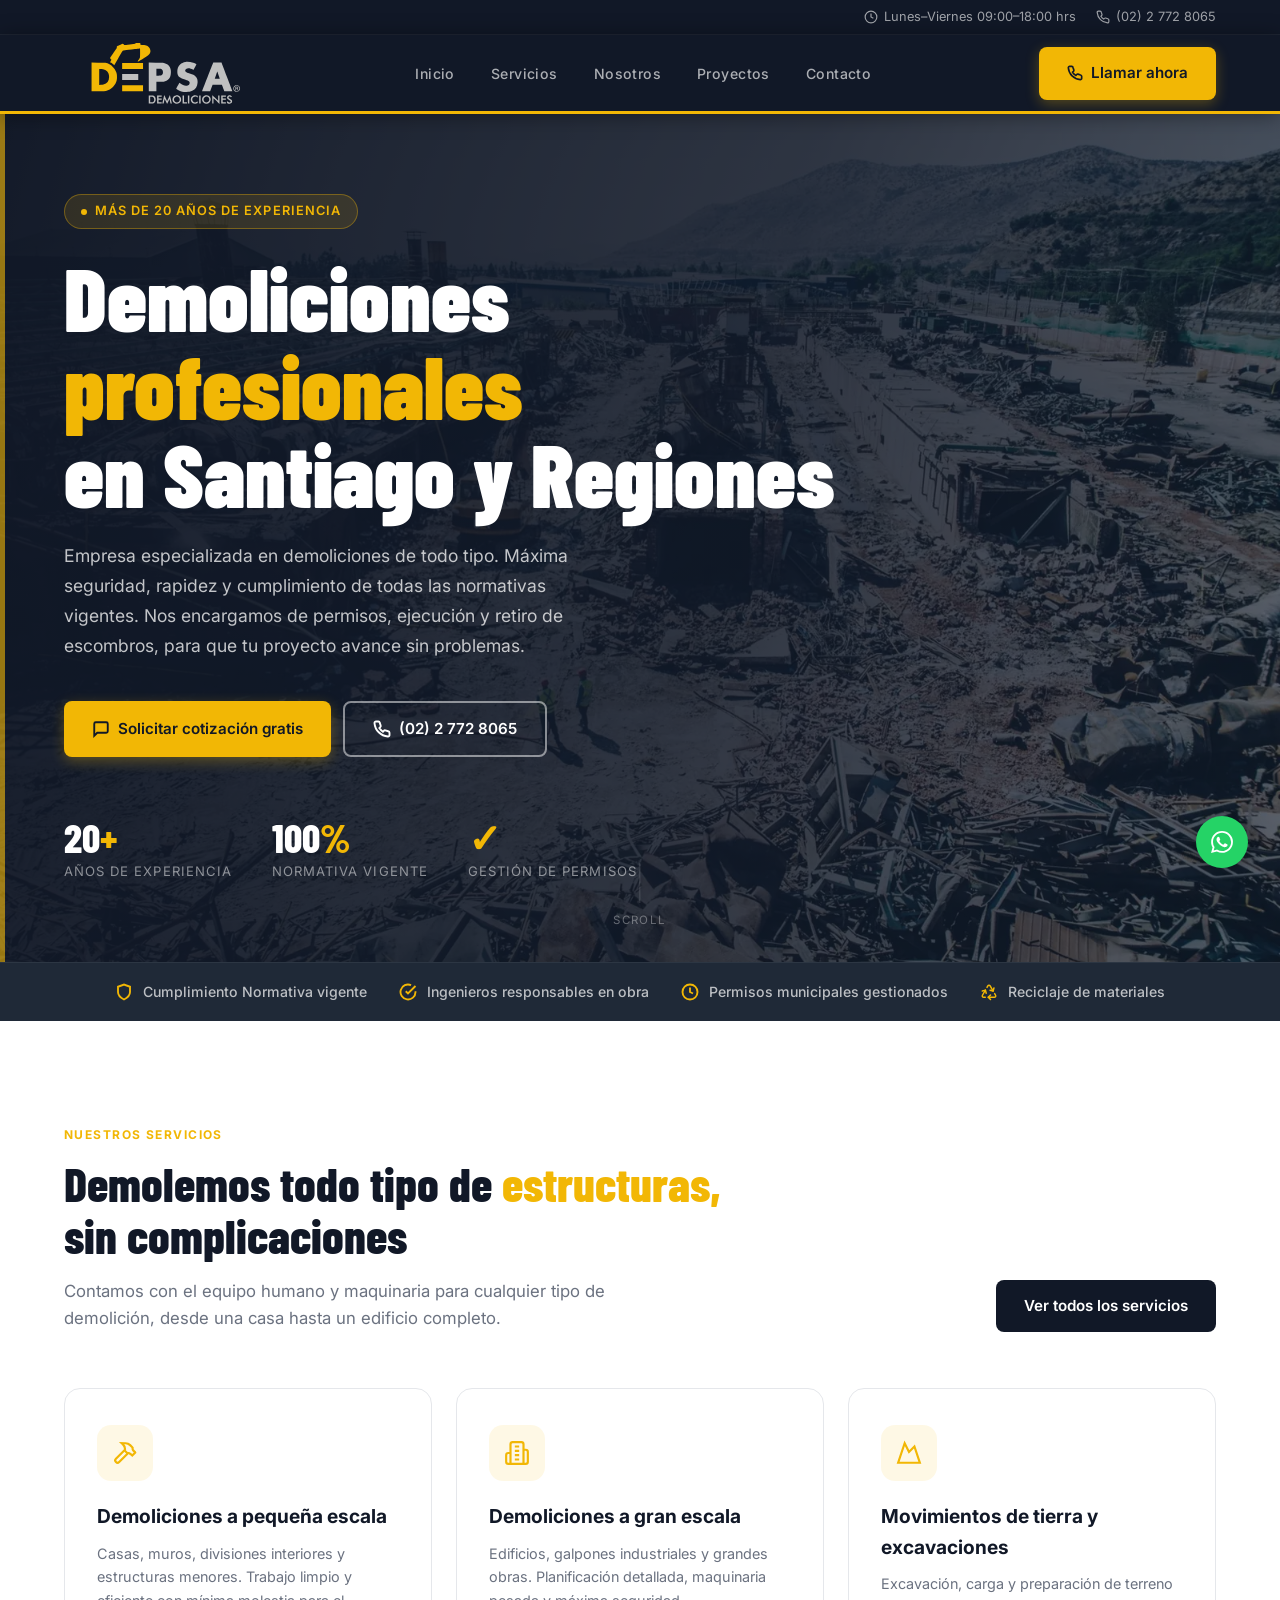
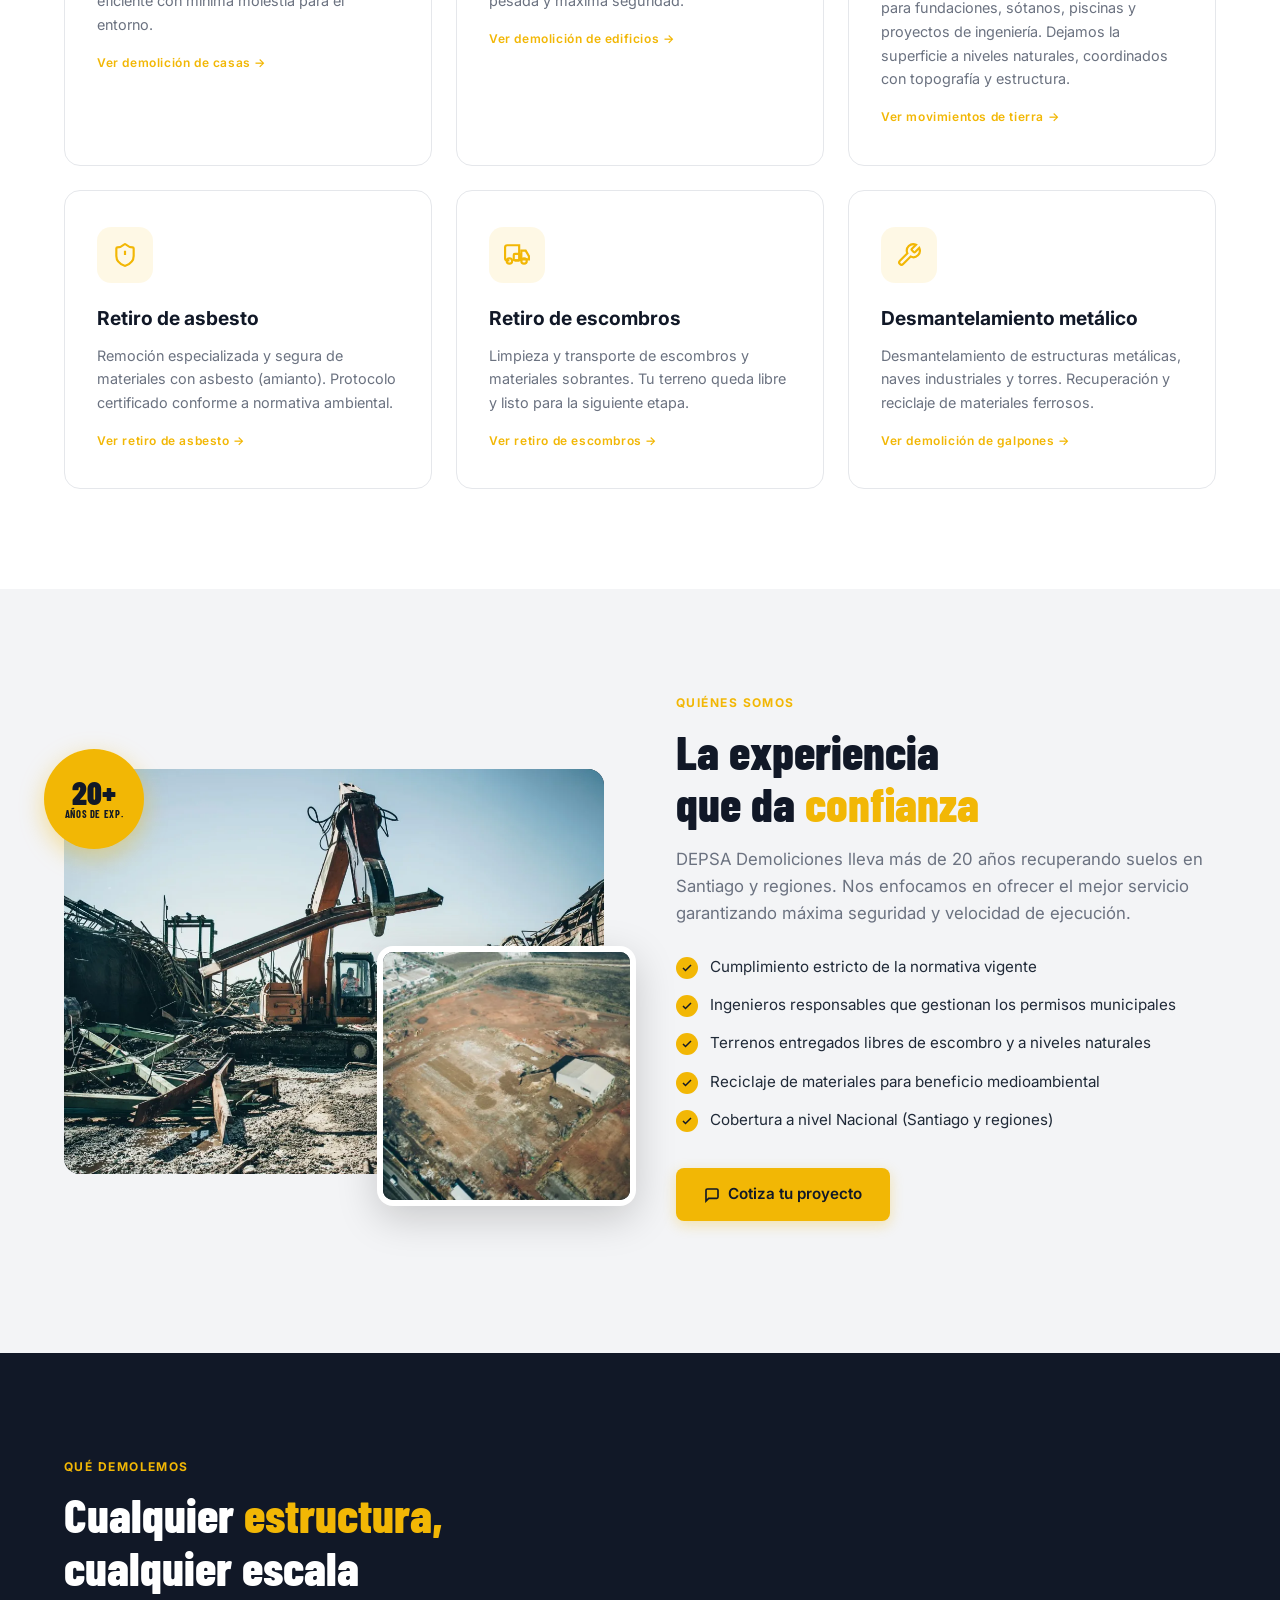
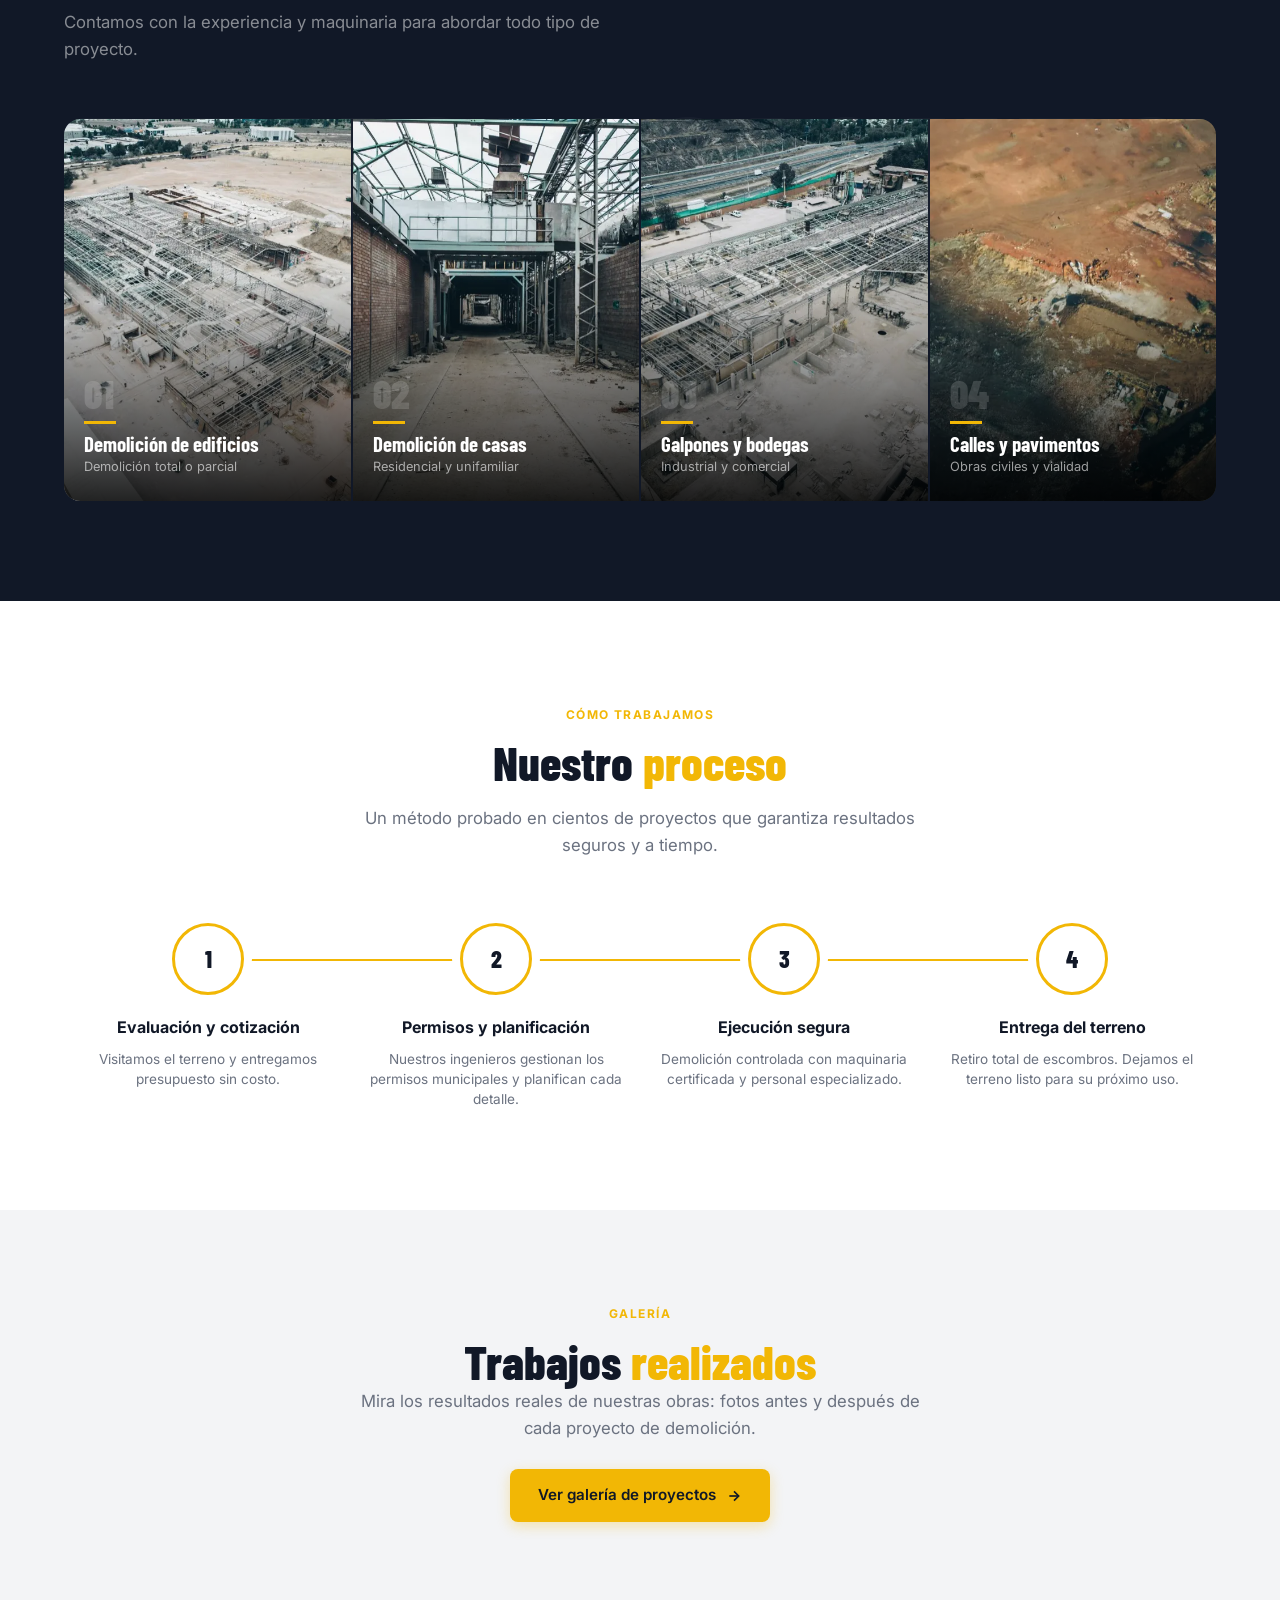
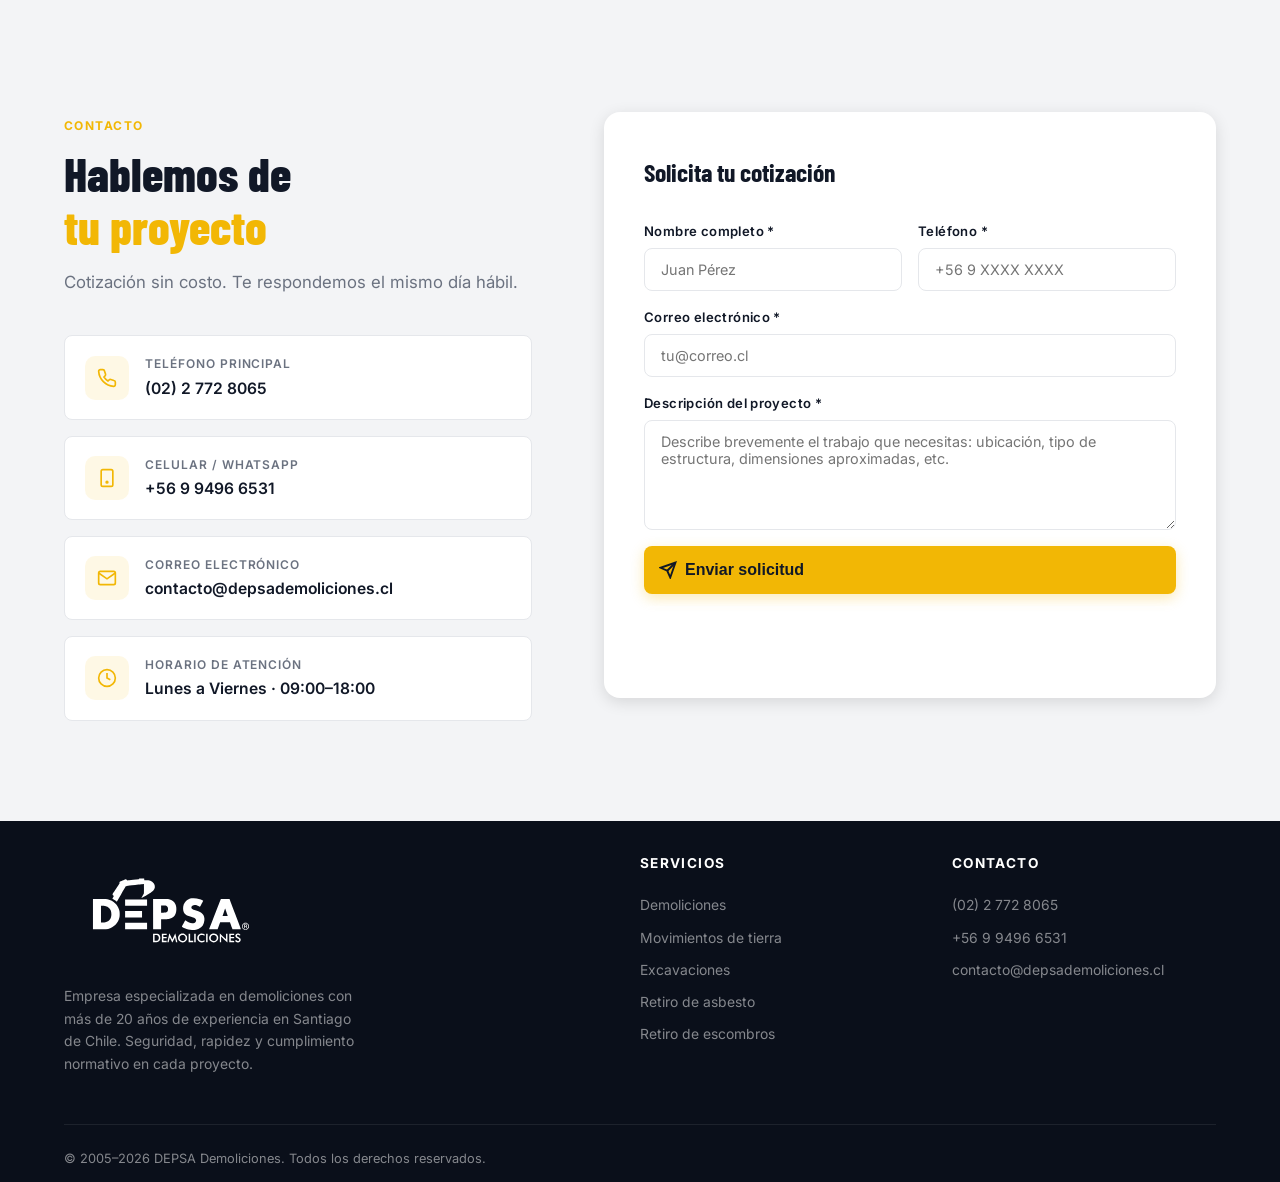
==== commit 973df6f7: "fix" ====
--- a/index.html
+++ b/index.html
@@ -17,7 +17,7 @@
   <link rel="sitemap" type="application/xml" title="Sitemap" href="/sitemap.xml" />
 
   <!-- SEO Primary -->
-  <title>DEPSA Demoliciones | Demoliciones en Santiago y regiones · +20 años</title>
+  <title>DEPSA Demoliciones | Demoliciones en Santiago y Regiones · +20 años</title>
   <meta name="description" content="Demoliciones en Santiago y regiones con +20 años de experiencia: casas, edificios, galpones, excavaciones, retiro de asbesto y más. Cotización gratis: (02) 2 772 8065." />
   <meta name="keywords" content="demoliciones santiago, empresa de demoliciones, demolición de casas, demolición de edificios, demolición de galpones, movimiento de tierra, excavaciones, retiro de escombros, retiro de asbesto, desmantelamiento metálico, demoliciones chile, DEPSA" />
   <meta name="author" content="DEPSA Demoliciones" />
@@ -53,7 +53,7 @@
     "@id": "https://www.depsademoliciones.cl/#business",
     "name": "DEPSA Demoliciones",
     "alternateName": "DEPSA Spa",
-    "description": "Empresa especializada en demoliciones de todo tipo con más de 20 años de experiencia en Santiago y regiones: demolición de casas, edificios y galpones, excavaciones, movimientos de tierra, retiro de asbesto y retiro de escombros.",
+    "description": "Empresa especializada en demoliciones de todo tipo con más de 20 años de experiencia en Santiago y Regiones: demolición de casas, edificios y galpones, excavaciones, movimientos de tierra, retiro de asbesto y retiro de escombros.",
     "url": "https://www.depsademoliciones.cl/",
     "telephone": "+56227728065",
     "email": "contacto@depsademoliciones.cl",
@@ -210,7 +210,7 @@
       <h1 class="hero-title fade-up">
         Demoliciones<br />
         <em>profesionales</em><br />
-        en Santiago y regiones
+        en Santiago y Regiones
       </h1>
 
       <p class="hero-desc fade-up delay-1">
@@ -509,62 +509,17 @@
     </div>
   </section>
 
-  <!-- ===== GALERÍA / TRABAJOS REALIZADOS ===== -->
-  <section class="gallery" id="proyectos" aria-labelledby="gallery-title">
-    <div class="container">
-      <div class="gallery-header fade-up">
+  <!-- ===== GALERÍA / TRABAJOS REALIZADOS (CTA a página separada) ===== -->
+  <section class="gallery-cta" id="proyectos" aria-labelledby="gallery-title">
+    <div class="container">
+      <div class="gallery-cta-inner fade-up">
         <span class="section-tag">Galería</span>
         <h2 class="section-title" id="gallery-title">Trabajos <span>realizados</span></h2>
-        <p class="section-lead">Resultados reales en obras de demolición. Fotos antes y después de cada proyecto.</p>
-      </div>
-
-      <div class="gallery-grid">
-
-        <!-- PLACEHOLDER: reemplaza los <img> por las fotos reales (antes/después) -->
-        <article class="gallery-card fade-up">
-          <div class="gallery-ba">
-            <div class="gallery-ph gallery-ph--before"><span class="gallery-tag">Antes</span></div>
-            <div class="gallery-ph gallery-ph--after"><span class="gallery-tag">Después</span></div>
-          </div>
-          <div class="gallery-body">
-            <h3>Demolición de edificio</h3>
-            <p>Santiago · Demolición total y retiro de escombros.</p>
-          </div>
-        </article>
-
-        <article class="gallery-card fade-up delay-1">
-          <div class="gallery-ba">
-            <div class="gallery-ph gallery-ph--before"><span class="gallery-tag">Antes</span></div>
-            <div class="gallery-ph gallery-ph--after"><span class="gallery-tag">Después</span></div>
-          </div>
-          <div class="gallery-body">
-            <h3>Demolición de casa</h3>
-            <p>Región Metropolitana · Terreno entregado libre de escombro.</p>
-          </div>
-        </article>
-
-        <article class="gallery-card fade-up delay-2">
-          <div class="gallery-ba">
-            <div class="gallery-ph gallery-ph--before"><span class="gallery-tag">Antes</span></div>
-            <div class="gallery-ph gallery-ph--after"><span class="gallery-tag">Después</span></div>
-          </div>
-          <div class="gallery-body">
-            <h3>Galpón industrial</h3>
-            <p>Desmantelamiento metálico y retiro de materiales.</p>
-          </div>
-        </article>
-
-        <article class="gallery-card fade-up">
-          <div class="gallery-ba">
-            <div class="gallery-ph gallery-ph--before"><span class="gallery-tag">Antes</span></div>
-            <div class="gallery-ph gallery-ph--after"><span class="gallery-tag">Después</span></div>
-          </div>
-          <div class="gallery-body">
-            <h3>Calles y pavimentos</h3>
-            <p>Obra civil · Demolición y preparación de terreno.</p>
-          </div>
-        </article>
-
+        <p class="section-lead">Mira los resultados reales de nuestras obras: fotos antes y después de cada proyecto de demolición.</p>
+        <a href="galeria.html" class="btn btn-primary">
+          Ver galería de proyectos
+          <svg width="16" height="16" fill="none" stroke="currentColor" stroke-width="2.5" viewBox="0 0 24 24" aria-hidden="true"><line x1="5" y1="12" x2="19" y2="12"/><polyline points="12 5 19 12 12 19"/></svg>
+        </a>
       </div>
     </div>
   </section>
@@ -588,7 +543,7 @@
             </div>
           </a>
 
-          <a href="https://wa.me/56994966531?text=Hola%20DEPSA%2C%20quiero%20cotizar%20una%20demolici%C3%B3n." target="_blank" rel="noopener" class="contact-card" data-wa="true" aria-label="Escribir por WhatsApp">
+          <a href="https://wa.me/56994966531?text=Hola%20DEPSA%2C%20los%20contacto%20desde%20su%20sitio%20web%20para%20cotizar%20un%20proyecto%20de%20demolici%C3%B3n." target="_blank" rel="noopener" class="contact-card" data-wa="true" aria-label="Escribir por WhatsApp">
             <div class="contact-card-icon">
               <svg width="20" height="20" fill="none" stroke="currentColor" stroke-width="2" viewBox="0 0 24 24"><rect x="5" y="2" width="14" height="20" rx="2"/><circle cx="12" cy="17" r="1"/></svg>
             </div>
@@ -706,7 +661,7 @@
 
   <!-- FLOATING CTA -->
   <div class="float-cta" role="complementary" aria-label="Contacto rápido">
-    <a href="https://wa.me/56994966531?text=Hola%20DEPSA%2C%20quiero%20cotizar%20una%20demolici%C3%B3n." target="_blank" rel="noopener" class="float-btn float-phone" data-wa="true" aria-label="Escribir por WhatsApp" title="WhatsApp: +56 9 9496 6531">
+    <a href="https://wa.me/56994966531?text=Hola%20DEPSA%2C%20los%20contacto%20desde%20su%20sitio%20web%20para%20cotizar%20un%20proyecto%20de%20demolici%C3%B3n." target="_blank" rel="noopener" class="float-btn float-phone" data-wa="true" aria-label="Escribir por WhatsApp" title="WhatsApp: +56 9 9496 6531">
       <svg width="22" height="22" fill="currentColor" viewBox="0 0 24 24" aria-hidden="true"><path d="M17.472 14.382c-.297-.149-1.758-.867-2.03-.967-.273-.099-.471-.148-.67.15-.197.297-.767.966-.94 1.164-.173.199-.347.223-.644.075-.297-.15-1.255-.463-2.39-1.475-.883-.788-1.48-1.761-1.653-2.059-.173-.297-.018-.458.13-.606.134-.133.298-.347.446-.52.149-.174.198-.298.298-.497.099-.198.05-.371-.025-.52-.075-.149-.669-1.612-.916-2.207-.242-.579-.487-.5-.669-.51-.173-.008-.371-.01-.57-.01-.198 0-.52.074-.792.372-.272.297-1.04 1.016-1.04 2.479 0 1.462 1.065 2.875 1.213 3.074.149.198 2.096 3.2 5.077 4.487.709.306 1.262.489 1.694.625.712.227 1.36.195 1.871.118.571-.085 1.758-.719 2.006-1.413.248-.694.248-1.289.173-1.413-.074-.124-.272-.198-.57-.347m-5.421 7.403h-.004a9.87 9.87 0 01-5.031-1.378l-.361-.214-3.741.982.998-3.648-.235-.374a9.86 9.86 0 01-1.51-5.26c.001-5.45 4.436-9.884 9.888-9.884 2.64 0 5.122 1.03 6.988 2.898a9.825 9.825 0 012.893 6.994c-.003 5.45-4.437 9.884-9.885 9.884m8.413-18.297A11.815 11.815 0 0012.05 0C5.495 0 .16 5.335.157 11.892c0 2.096.547 4.142 1.588 5.945L.057 24l6.305-1.654a11.882 11.882 0 005.683 1.448h.005c6.554 0 11.89-5.335 11.893-11.893a11.821 11.821 0 00-3.48-8.413z"/></svg>
     </a>
 
--- a/css/styles.css
+++ b/css/styles.css
@@ -617,6 +617,91 @@
     @media (max-width: 900px) { .gallery-grid { grid-template-columns: 1fr 1fr; } }
     @media (max-width: 600px) { .gallery-grid { grid-template-columns: 1fr; } }
 
+    /* Banda CTA que enlaza a la galería (galeria.html) */
+    .gallery-cta { padding: 90px 0; background: var(--gray-light); }
+    .gallery-cta-inner { text-align: center; max-width: 640px; margin: 0 auto; }
+    .gallery-cta-inner .section-lead { margin: 0 auto 28px; }
+    .gallery-cta-inner .btn { display: inline-flex; align-items: center; gap: 10px; }
+
+    /* Mosaico de fotos (galeria.html) */
+    .gallery-mosaic {
+      display: grid;
+      grid-template-columns: repeat(3, 1fr);
+      gap: 18px;
+    }
+    .gallery-item {
+      position: relative;
+      display: block;
+      padding: 0;
+      border: 0;
+      cursor: pointer;
+      aspect-ratio: 4 / 3;
+      border-radius: var(--radius-lg);
+      overflow: hidden;
+      background: linear-gradient(135deg, var(--dark-2), var(--dark));
+      box-shadow: var(--shadow-md);
+    }
+    .gallery-item img {
+      width: 100%; height: 100%;
+      object-fit: cover; display: block;
+      transition: transform .45s ease;
+    }
+    .gallery-item:hover img { transform: scale(1.06); }
+    .gallery-item-cap {
+      position: absolute; left: 0; right: 0; bottom: 0;
+      padding: 30px 16px 14px;
+      text-align: left;
+      color: var(--white);
+      font-weight: 700; font-size: .92rem;
+      background: linear-gradient(to top, rgba(17,24,39,.85), rgba(17,24,39,0));
+    }
+    .gallery-item::after {
+      content: "";
+      position: absolute; top: 12px; right: 12px;
+      width: 34px; height: 34px;
+      border-radius: 50%;
+      background: rgba(255,255,255,.15) url("data:image/svg+xml,%3Csvg xmlns='http://www.w3.org/2000/svg' width='18' height='18' fill='none' stroke='white' stroke-width='2' viewBox='0 0 24 24'%3E%3Ccircle cx='11' cy='11' r='7'/%3E%3Cpath d='M21 21l-4.3-4.3M11 8v6M8 11h6'/%3E%3C/svg%3E") center / 18px no-repeat;
+      opacity: 0; transition: opacity .25s ease;
+    }
+    .gallery-item:hover::after, .gallery-item:focus-visible::after { opacity: 1; }
+    @media (max-width: 900px) { .gallery-mosaic { grid-template-columns: 1fr 1fr; } }
+    @media (max-width: 560px) { .gallery-mosaic { grid-template-columns: 1fr; } }
+
+    /* Lightbox */
+    .lightbox { position: fixed; inset: 0; z-index: 2000; display: none; align-items: center; justify-content: center; }
+    .lightbox.open { display: flex; }
+    .lightbox-backdrop { position: absolute; inset: 0; background: rgba(10,12,18,.93); }
+    .lightbox-stage { position: relative; z-index: 1; max-width: min(1100px, 92vw); text-align: center; }
+    .lightbox-img { max-width: 100%; max-height: 78vh; border-radius: var(--radius-md); object-fit: contain; box-shadow: 0 20px 60px rgba(0,0,0,.5); }
+    .lightbox-ph { display: none; }
+    .lightbox.has-error .lightbox-img { display: none; }
+    .lightbox.has-error .lightbox-ph {
+      display: flex; align-items: center; justify-content: center;
+      width: min(720px, 88vw); aspect-ratio: 4 / 3;
+      border-radius: var(--radius-md);
+      background: linear-gradient(135deg, var(--dark-2), var(--dark));
+      color: rgba(255,255,255,.6); font-weight: 600; letter-spacing: .04em;
+    }
+    .lightbox-caption { color: var(--white); margin-top: 16px; font-size: 1.05rem; font-weight: 700; }
+    .lightbox-desc { color: rgba(255,255,255,.8); margin: 8px auto 0; max-width: 620px; font-size: .92rem; line-height: 1.55; }
+    .lightbox-count { display: block; color: rgba(255,255,255,.55); font-size: .8rem; margin-top: 10px; }
+    .lightbox-close, .lightbox-nav {
+      position: absolute; z-index: 2;
+      display: flex; align-items: center; justify-content: center;
+      background: rgba(255,255,255,.12); color: var(--white);
+      border: 0; border-radius: 50%; cursor: pointer; line-height: 1;
+      transition: background .2s ease, color .2s ease;
+    }
+    .lightbox-close { top: 20px; right: 22px; width: 46px; height: 46px; font-size: 1.7rem; }
+    .lightbox-nav { top: 50%; transform: translateY(-50%); width: 54px; height: 54px; font-size: 2rem; }
+    .lightbox-prev { left: 20px; }
+    .lightbox-next { right: 20px; }
+    .lightbox-close:hover, .lightbox-nav:hover { background: var(--orange); color: var(--dark); }
+    @media (max-width: 560px) {
+      .lightbox-nav { width: 44px; height: 44px; font-size: 1.6rem; }
+      .lightbox-prev { left: 8px; } .lightbox-next { right: 8px; }
+    }
+
     /* =====================================================
        PÁGINAS DE SERVICIO
     ===================================================== */
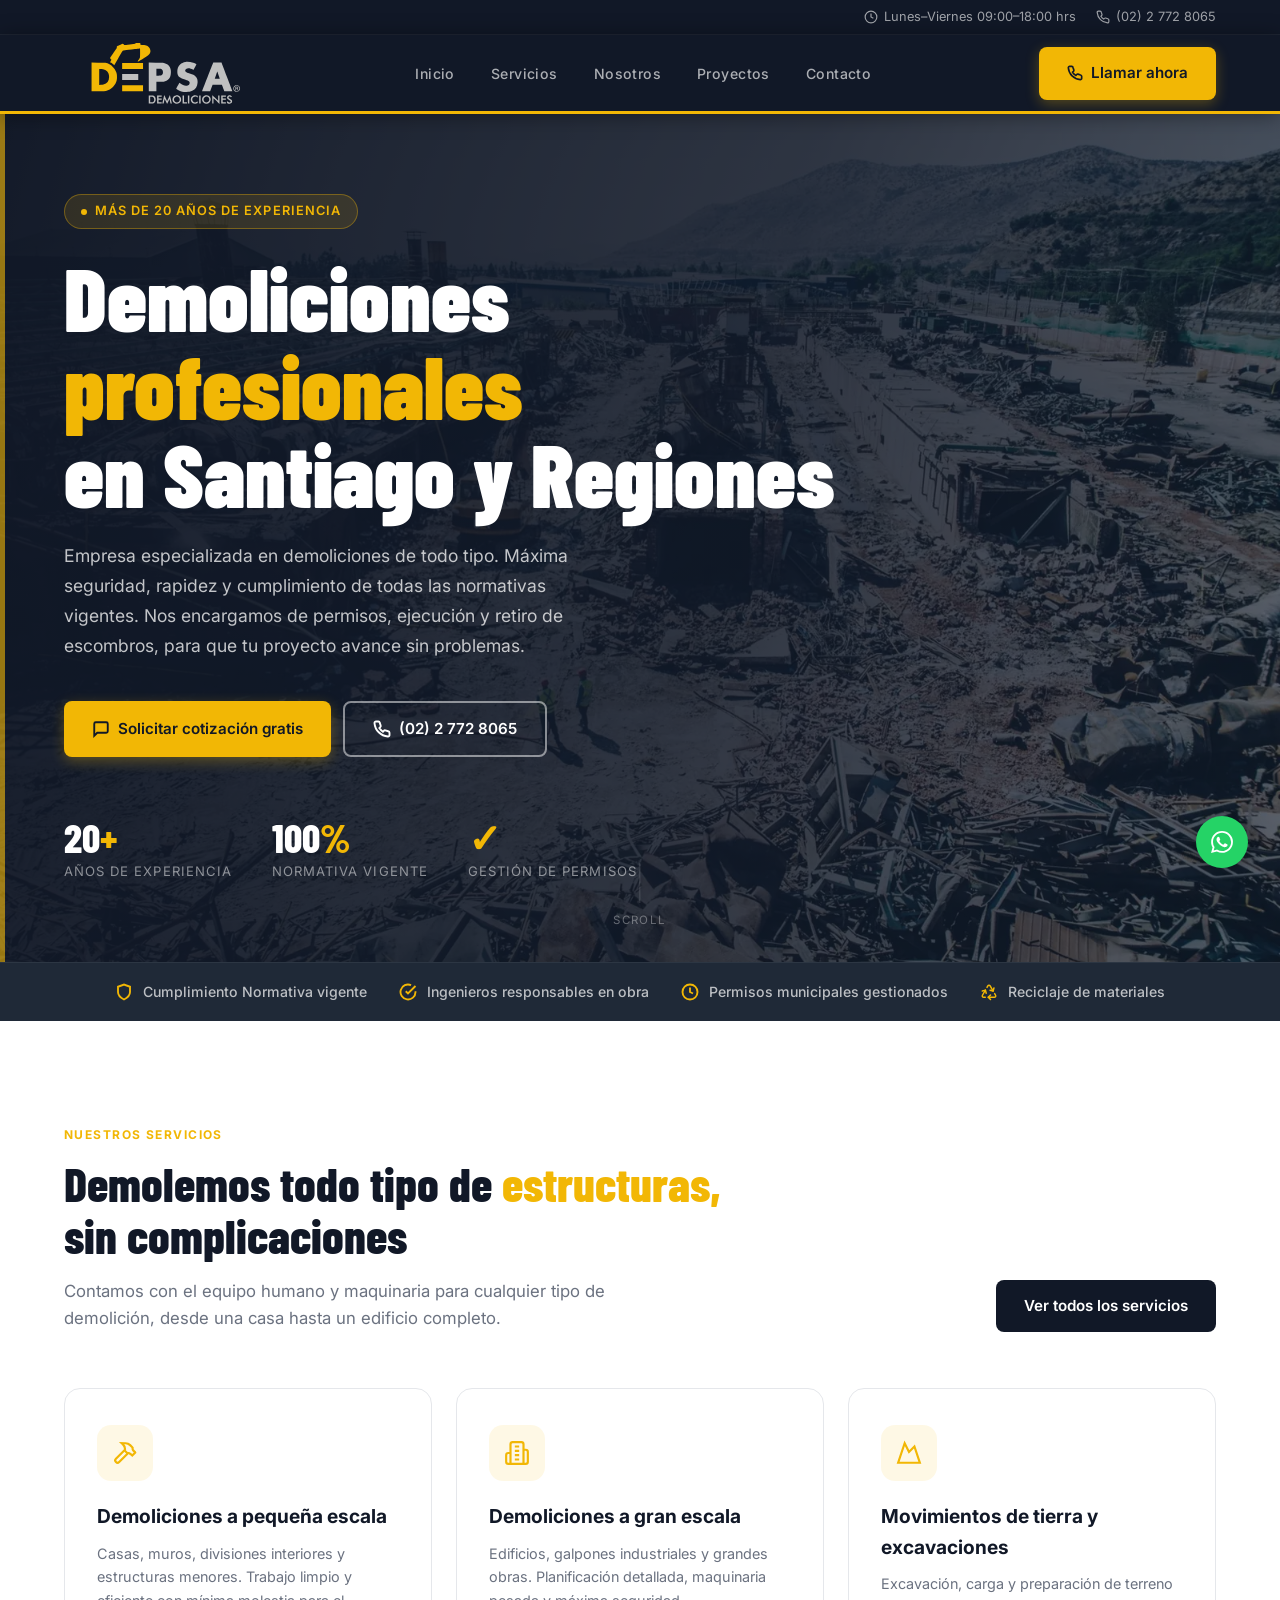
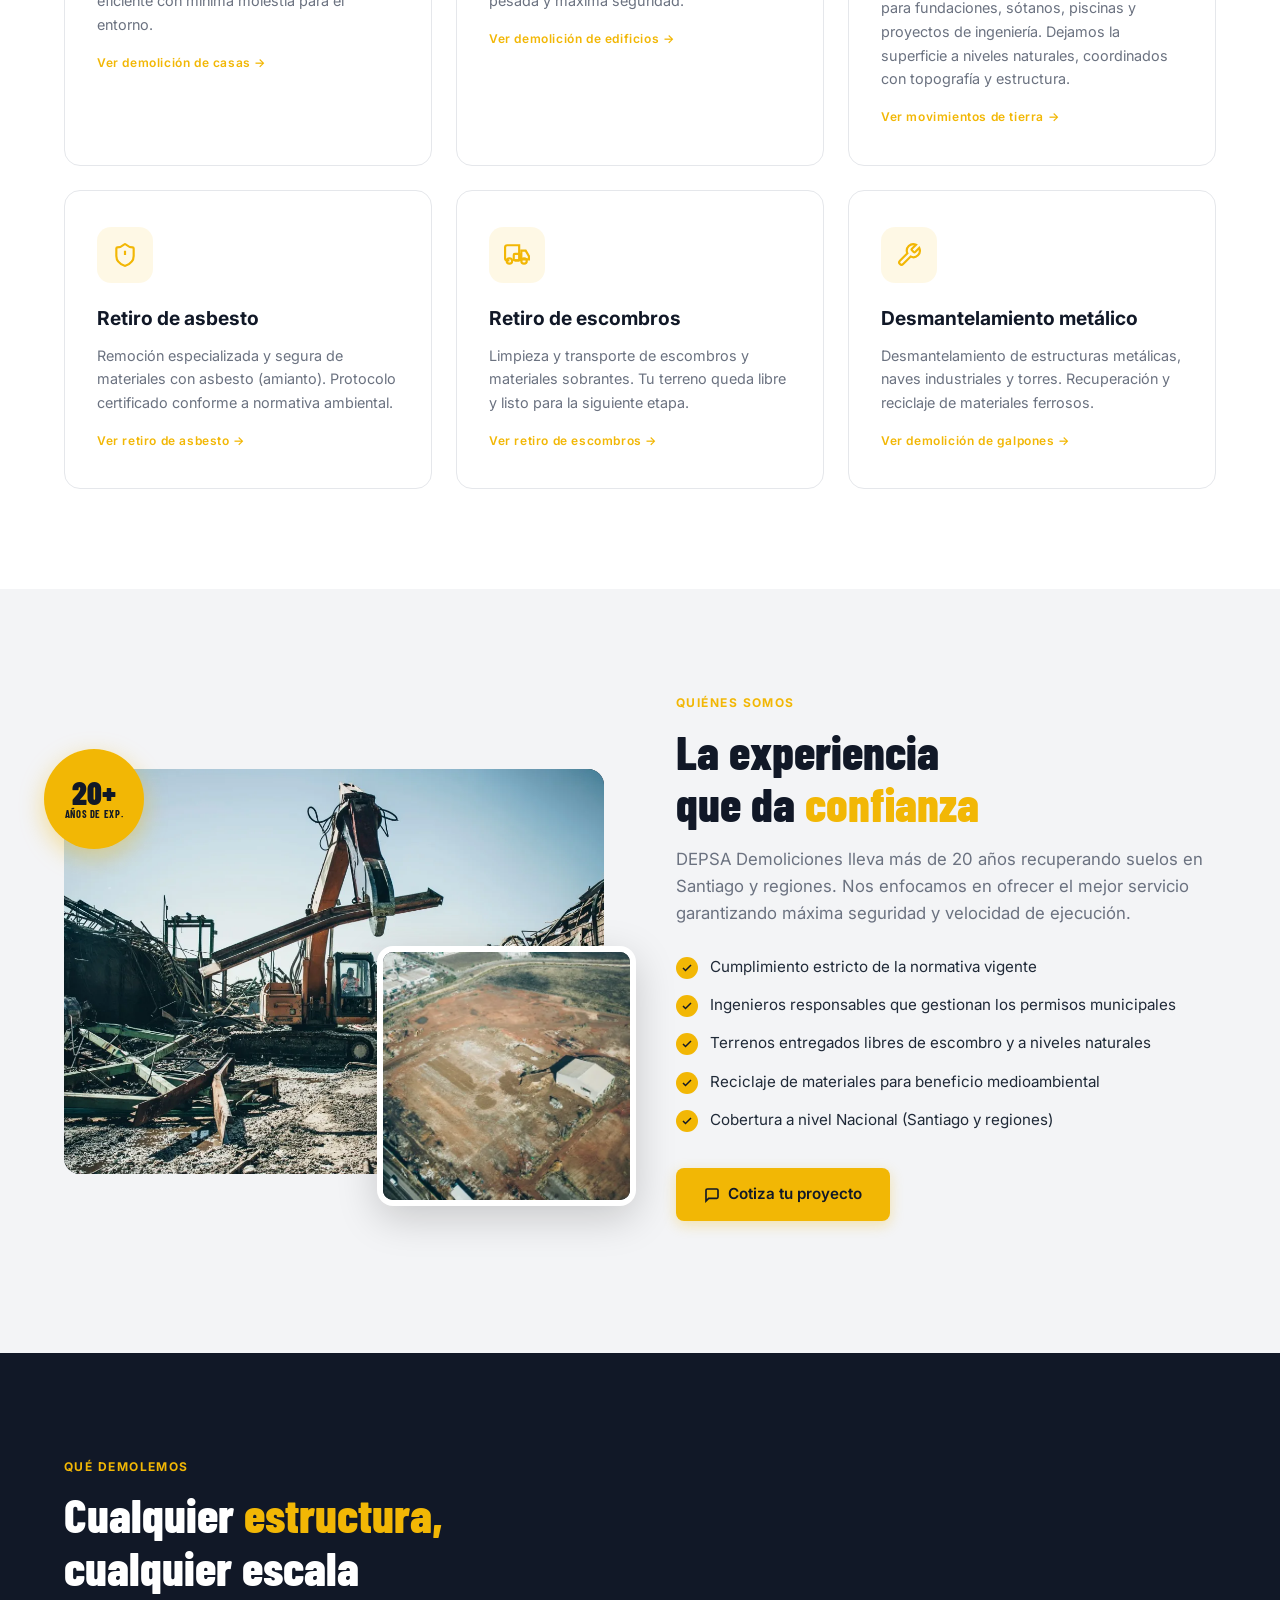
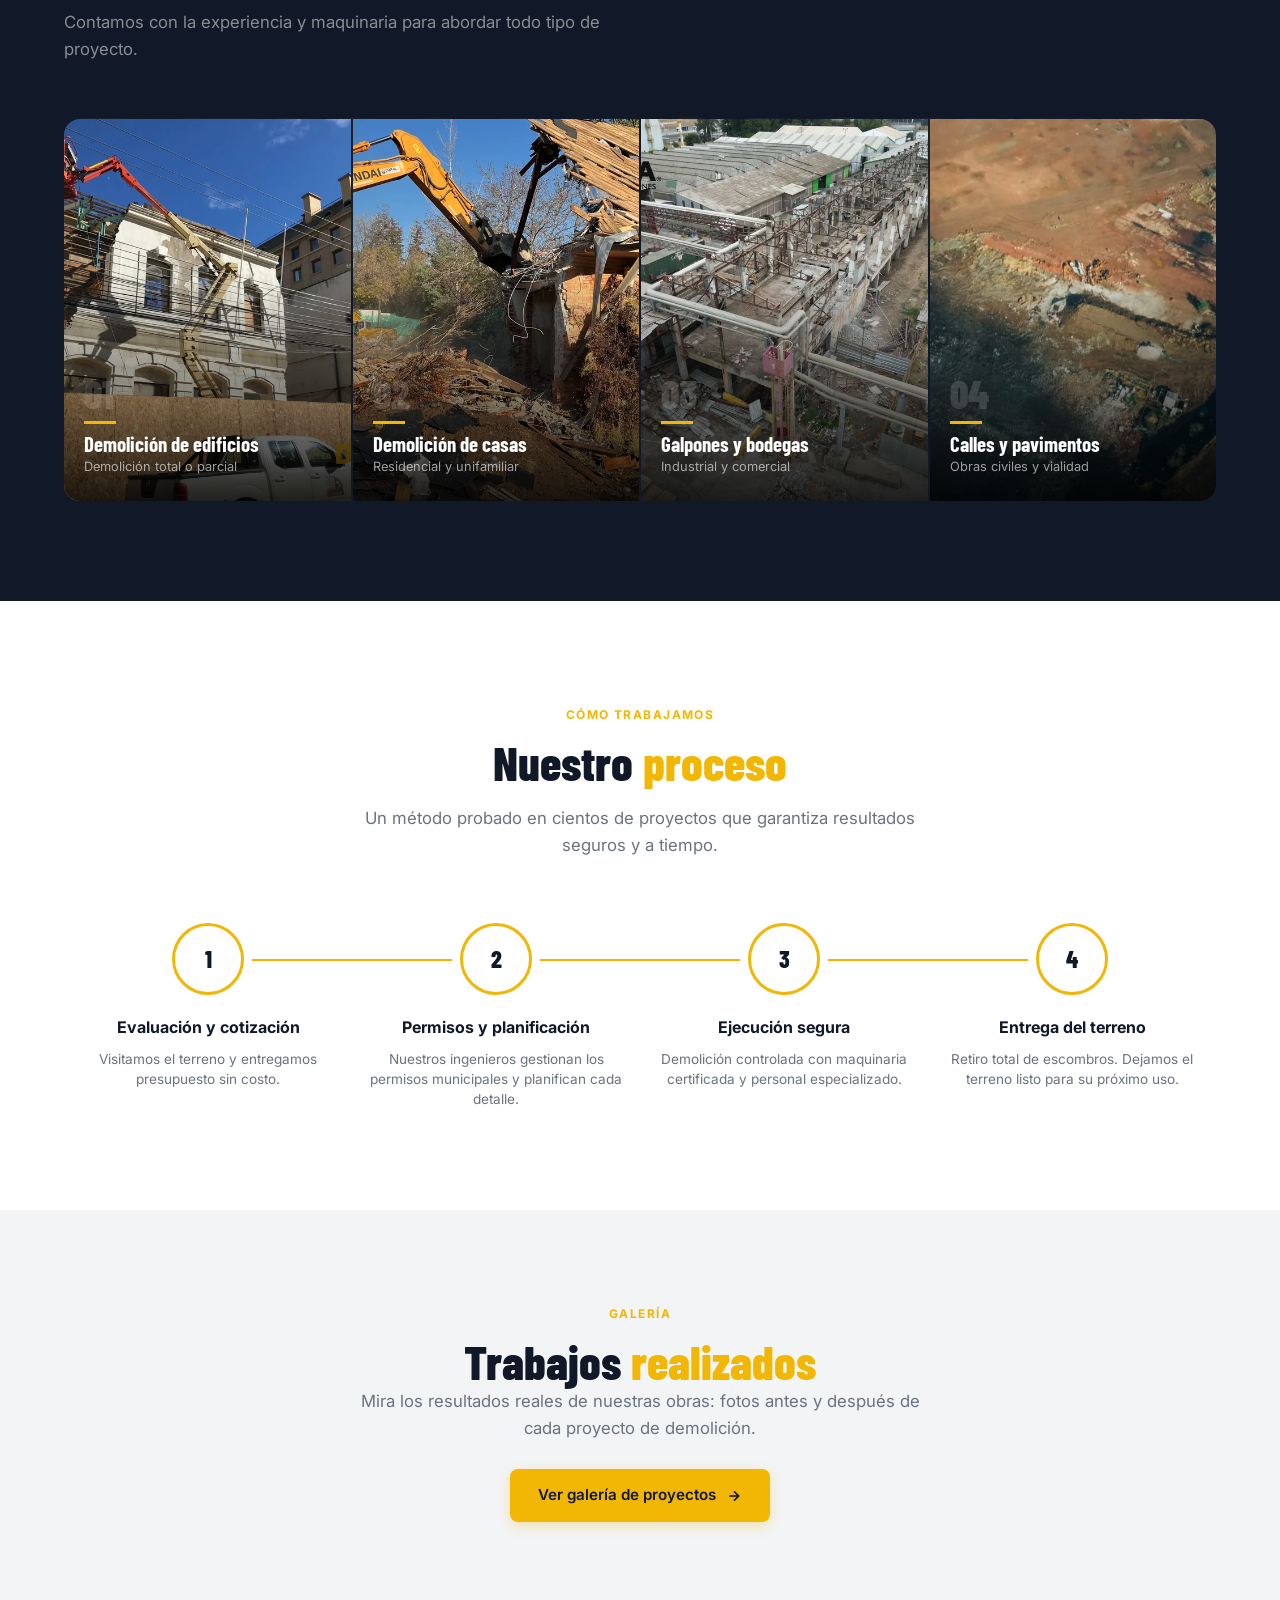
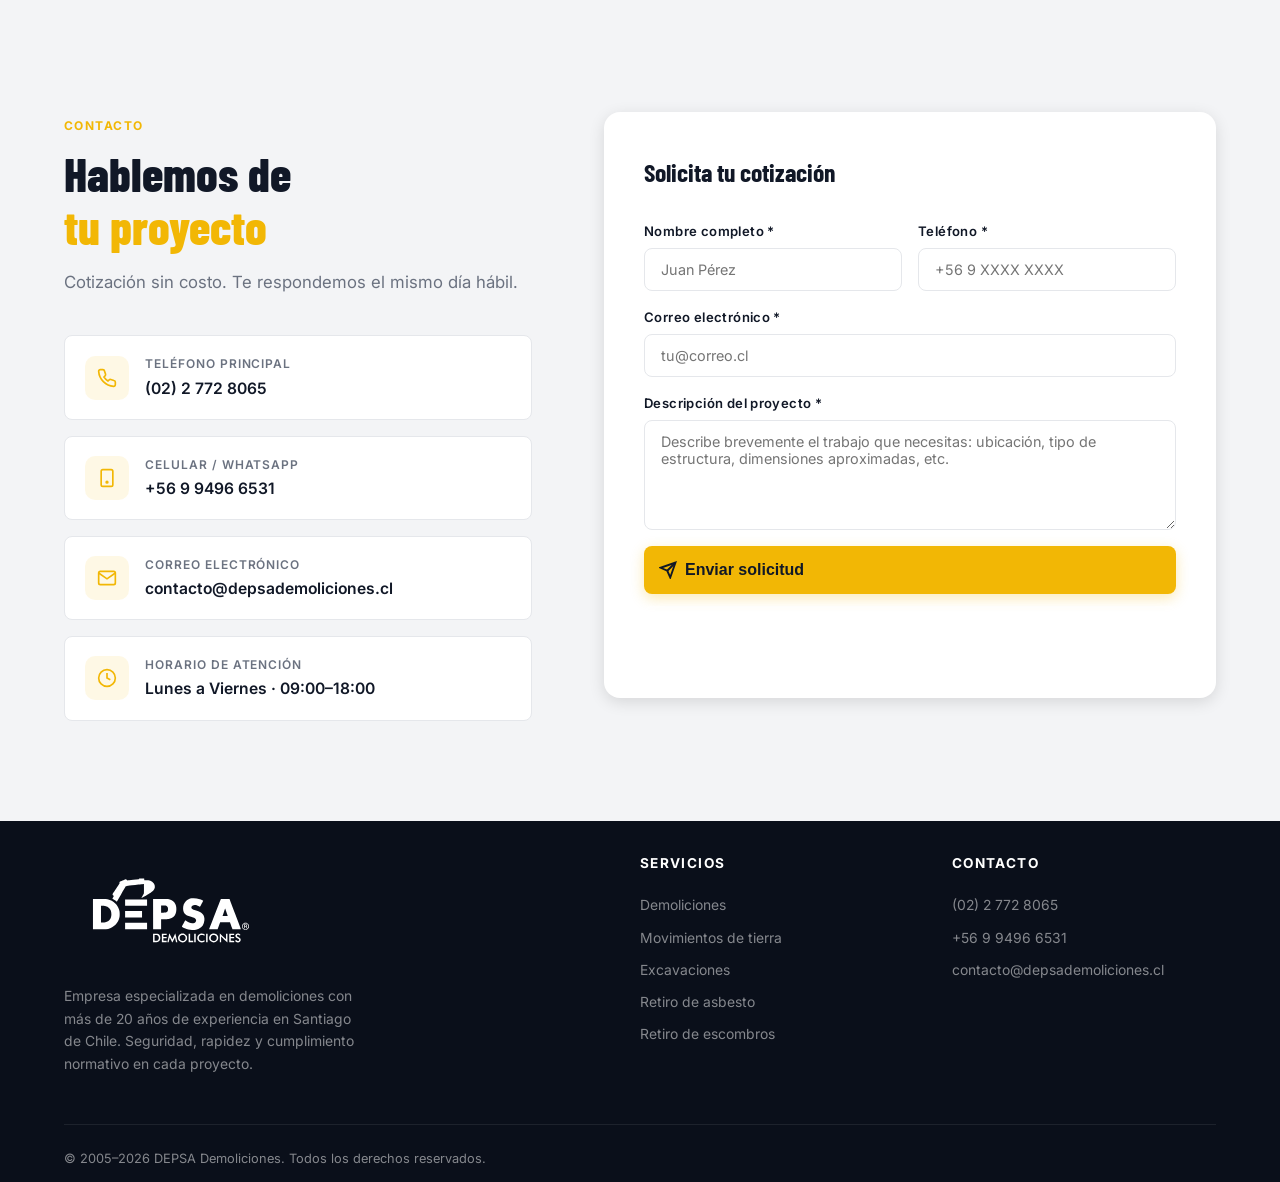
==== commit 984462e9: "fix2" ====
--- a/index.html
+++ b/index.html
@@ -127,7 +127,8 @@
   <link rel="preconnect" href="https://fonts.googleapis.com" />
   <link rel="preconnect" href="https://fonts.gstatic.com" crossorigin />
   <link rel="preconnect" href="https://www.googletagmanager.com" />
-  <link rel="preload" as="image" href="img/hero-bg.webp" type="image/webp" fetchpriority="high" />
+  <link rel="preload" as="image" href="img/hero-bg-mobile.webp" type="image/webp" fetchpriority="high" media="(max-width: 768px)" />
+  <link rel="preload" as="image" href="img/hero-bg.webp" type="image/webp" fetchpriority="high" media="(min-width: 769px)" />
 
   <!-- Fonts -->
   <link href="https://fonts.googleapis.com/css2?family=Inter:wght@400;500;600;700;800;900&family=Barlow+Condensed:wght@600;700;800&display=swap" rel="stylesheet" />
--- a/css/styles.css
+++ b/css/styles.css
@@ -217,6 +217,9 @@
       background-position: center 30%;
       opacity: .4;
     }
+    @media (max-width: 768px) {
+      .hero-bg { background-image: url('../img/hero-bg-mobile.webp'); }
+    }
 
     .hero-bg::after {
       content: '';
@@ -483,6 +486,12 @@
     .struct-item:nth-child(2) .struct-bg { background-image: url('../img/struct-casas.webp'); }
     .struct-item:nth-child(3) .struct-bg { background-image: url('../img/struct-galpones.webp'); }
     .struct-item:nth-child(4) .struct-bg { background-image: url('../img/struct-calles.webp'); }
+    @media (max-width: 768px) {
+      .struct-item:nth-child(1) .struct-bg { background-image: url('../img/struct-edificios-mobile.webp'); }
+      .struct-item:nth-child(2) .struct-bg { background-image: url('../img/struct-casas-mobile.webp'); }
+      .struct-item:nth-child(3) .struct-bg { background-image: url('../img/struct-galpones-mobile.webp'); }
+      .struct-item:nth-child(4) .struct-bg { background-image: url('../img/struct-calles-mobile.webp'); }
+    }
 
     .struct-overlay { position: absolute; inset: 0; background: linear-gradient(to top, rgba(0,0,0,.85) 0%, transparent 60%); }
     .struct-content { position: absolute; bottom: 0; left: 0; right: 0; padding: 24px 20px; }
@@ -629,6 +638,39 @@
       grid-template-columns: repeat(3, 1fr);
       gap: 18px;
     }
+    .gallery-group-title {
+      grid-column: 1 / -1;
+      display: flex;
+      align-items: baseline;
+      gap: 10px;
+      flex-wrap: wrap;
+      margin: 8px 0 -4px;
+      padding-top: 28px;
+      border-top: 1px solid var(--gray-light, #e5e7eb);
+    }
+    .gallery-mosaic > .gallery-group-title:first-child {
+      margin-top: 0;
+      padding-top: 0;
+      border-top: none;
+    }
+    .gallery-group-title h3 {
+      font-family: var(--font-display);
+      font-size: 1.3rem;
+      color: var(--dark);
+      margin: 0;
+    }
+    .gallery-group-title span {
+      font-size: .88rem;
+      color: var(--gray);
+      font-weight: 600;
+    }
+    @media (max-width: 560px) {
+      .gallery-group-title { padding-top: 20px; }
+      .gallery-group-title h3 { font-size: 1.12rem; }
+      .gallery-mosaic { gap: 12px; }
+      .gallery-item-cap { padding: 22px 12px 10px; font-size: .82rem; }
+      .gallery-item::after { width: 28px; height: 28px; top: 8px; right: 8px; }
+    }
     .gallery-item {
       position: relative;
       display: block;
@@ -700,12 +742,25 @@
     @media (max-width: 560px) {
       .lightbox-nav { width: 44px; height: 44px; font-size: 1.6rem; }
       .lightbox-prev { left: 8px; } .lightbox-next { right: 8px; }
+      .lightbox-close { width: 38px; height: 38px; font-size: 1.4rem; top: 12px; right: 12px; }
+      .lightbox-caption { font-size: .95rem; }
+      .lightbox-desc { font-size: .85rem; }
+      .lightbox-img { max-height: 68vh; }
     }
 
     /* =====================================================
        PÁGINAS DE SERVICIO
     ===================================================== */
-    .page-hero { background: var(--dark); color: var(--white); padding: 140px 0 64px; position: relative; }
+    .page-hero { background-color: var(--dark); color: var(--white); padding: 140px 0 64px; position: relative; overflow: hidden; }
+    .page-hero::before { content: ''; position: absolute; left: 0; top: 0; bottom: 0; width: 5px; background: var(--orange); z-index: 2; }
+    .page-hero-bg { position: absolute; inset: 0; background-size: cover; background-position: center; opacity: .45; }
+    .page-hero-bg--galeria { background-image: url('../img/galeria-hero.webp'); }
+    .page-hero-bg::after { content: ''; position: absolute; inset: 0; background: linear-gradient(105deg, rgba(17,24,39,.97) 0%, rgba(17,24,39,.75) 55%, rgba(17,24,39,.35) 100%); }
+    @media (max-width: 768px) {
+      .page-hero { padding: 112px 0 48px; }
+      .page-hero-bg--galeria { background-image: url('../img/galeria-hero-mobile.webp'); }
+    }
+    .page-hero .container { position: relative; z-index: 1; }
     .breadcrumb { font-size: .82rem; color: rgba(255,255,255,.55); margin-bottom: 18px; }
     .breadcrumb a { color: var(--orange); }
     .breadcrumb span { margin: 0 6px; opacity: .5; }
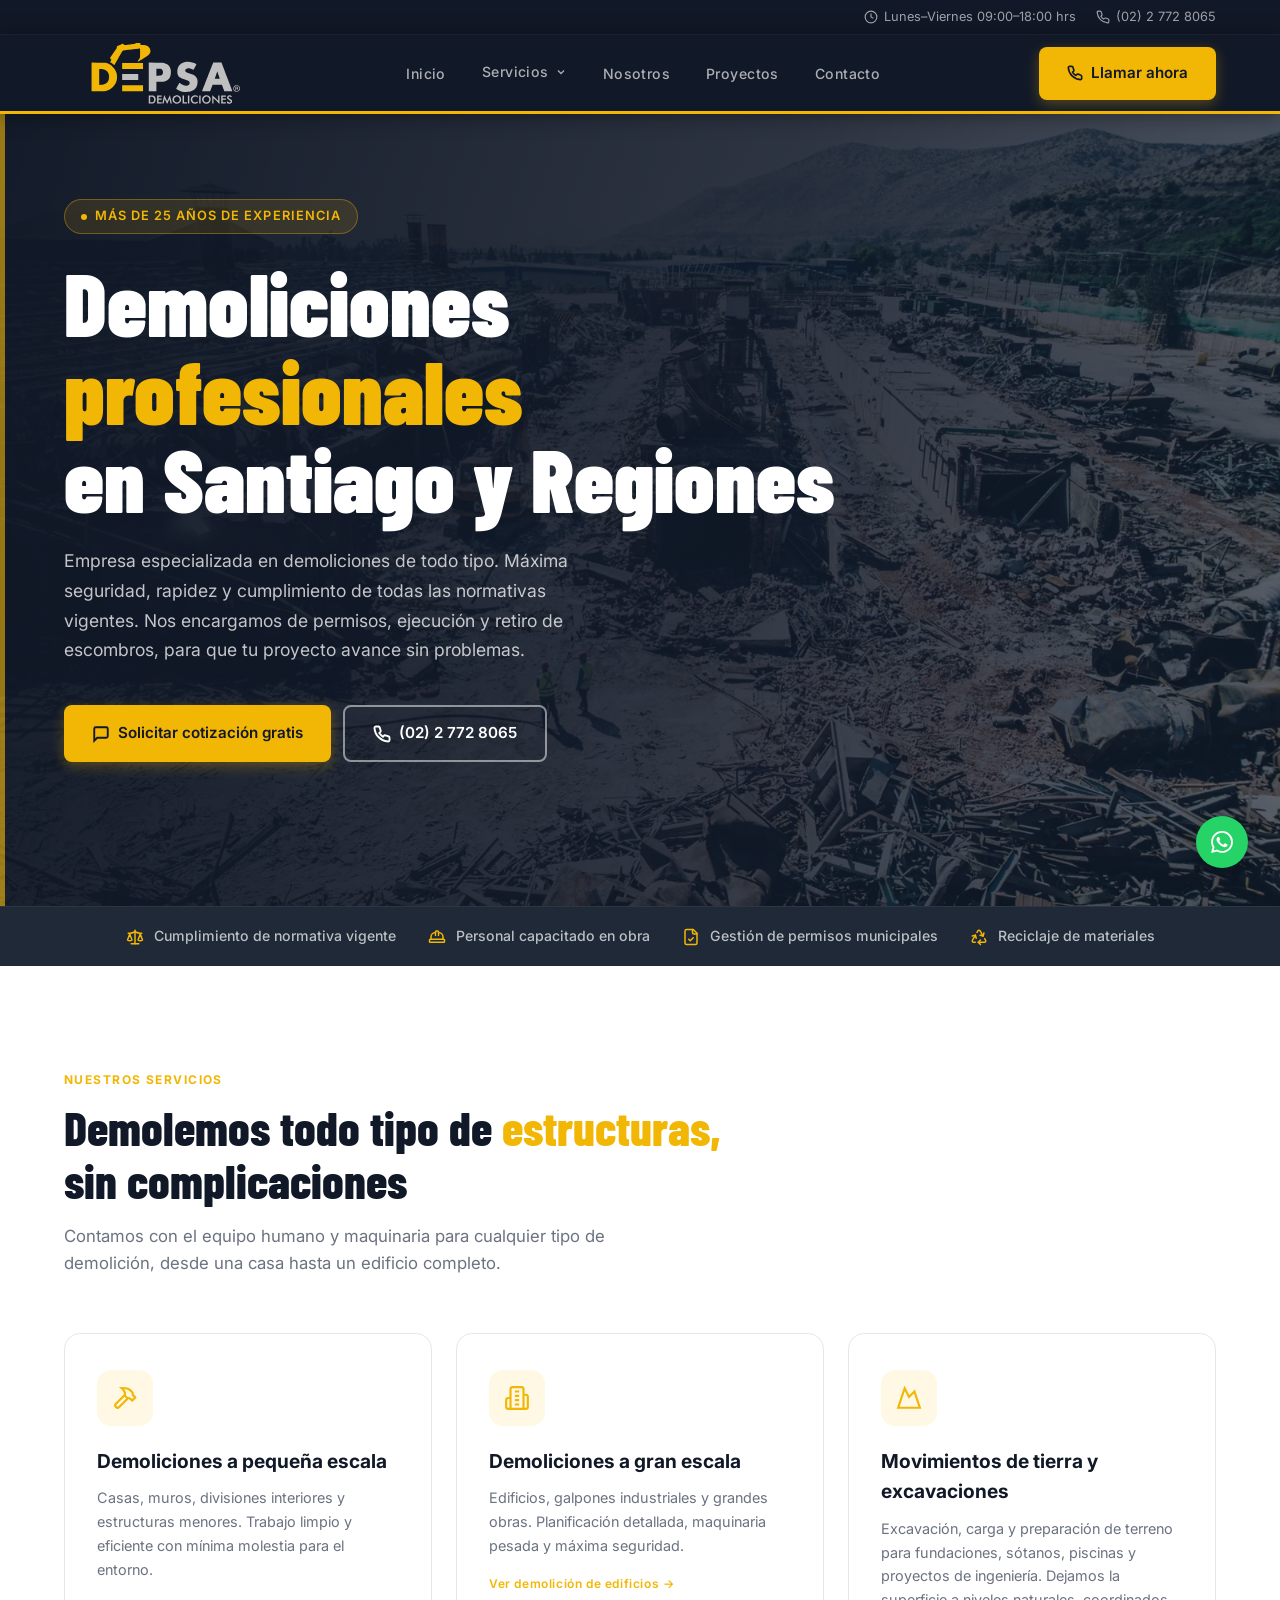
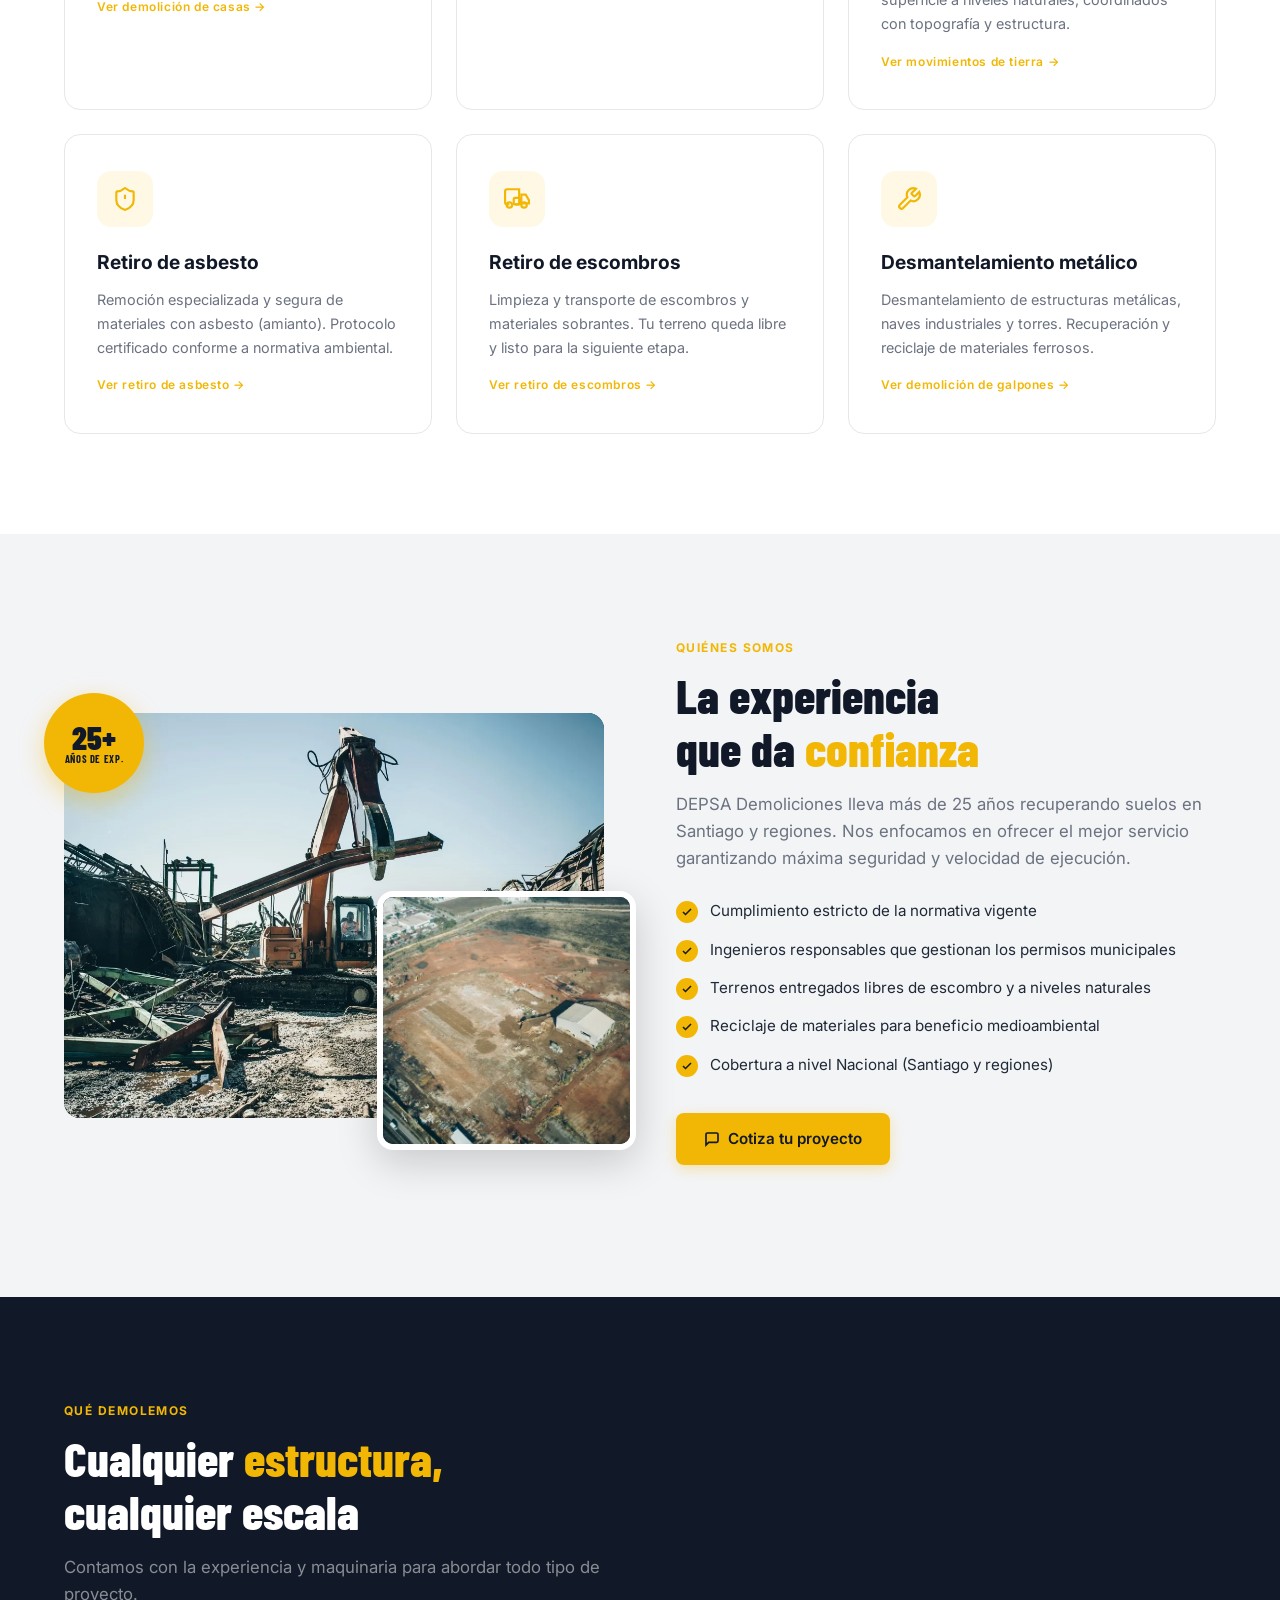
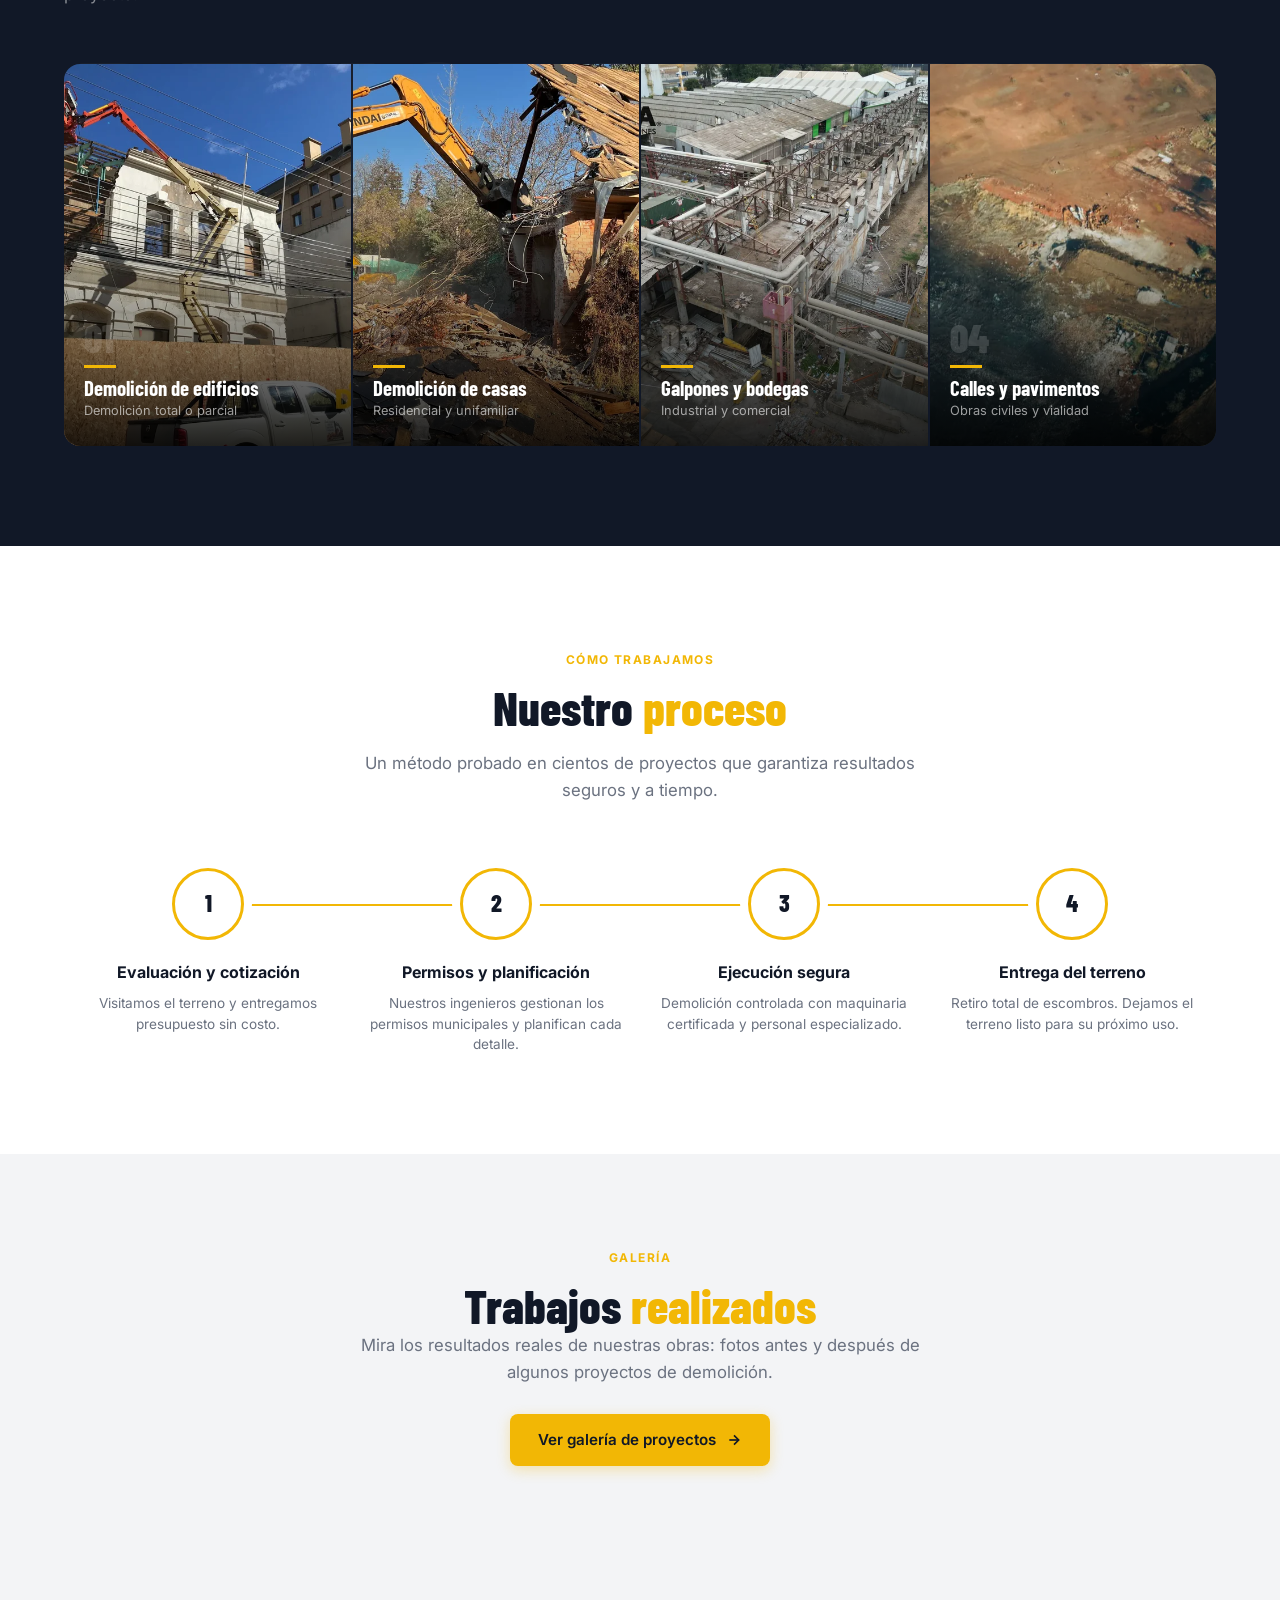
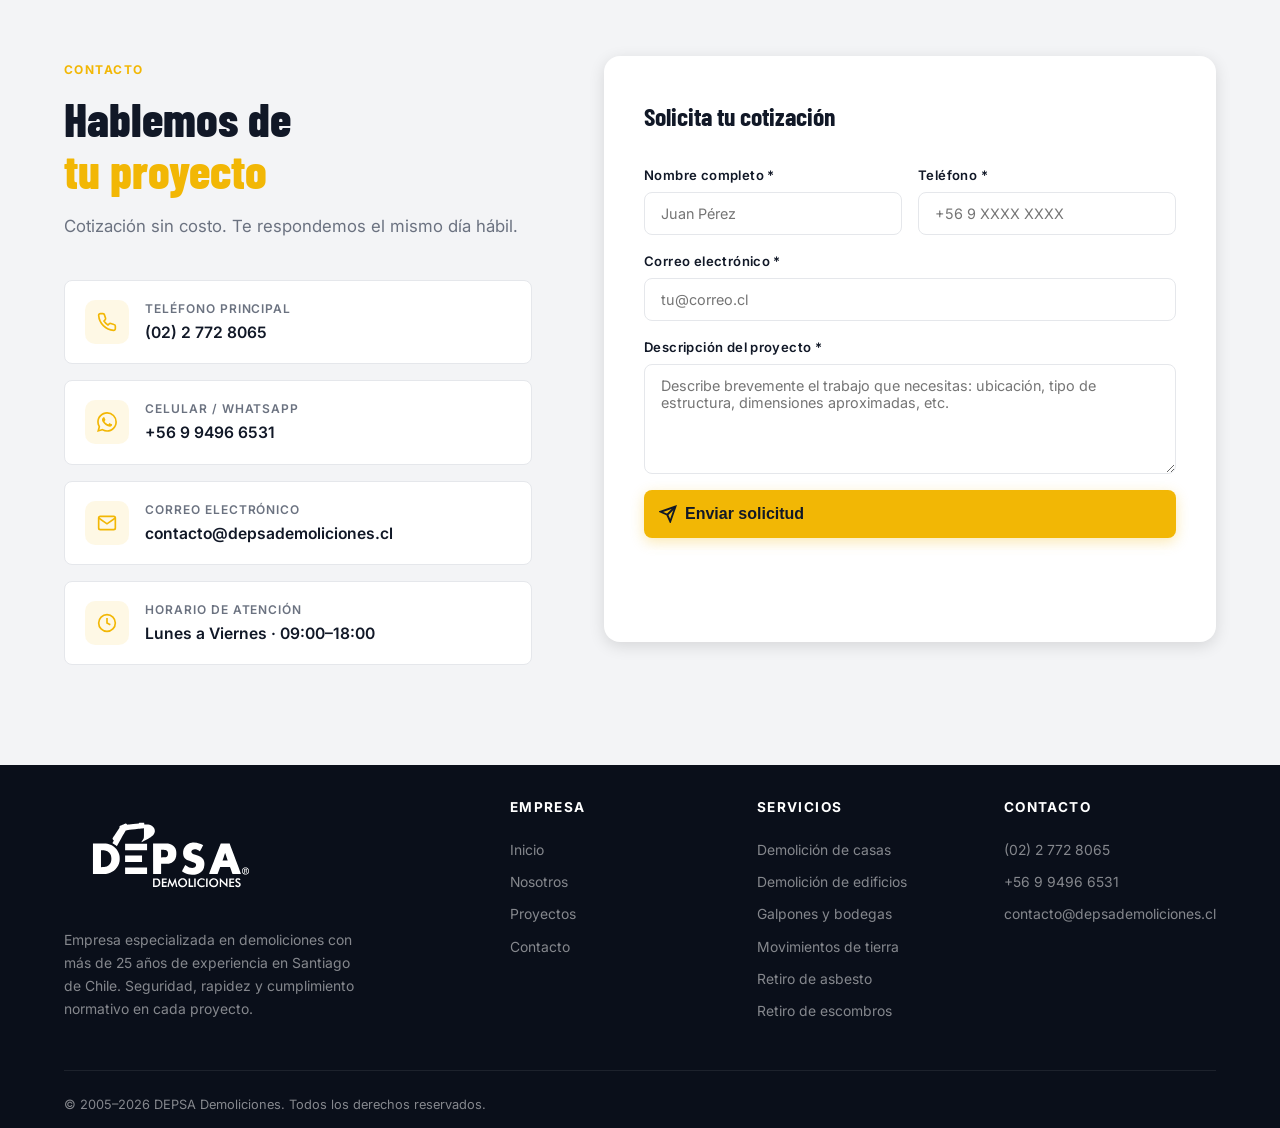
==== commit 4f42a357: "fix" ====
--- a/index.html
+++ b/index.html
@@ -17,8 +17,8 @@
   <link rel="sitemap" type="application/xml" title="Sitemap" href="/sitemap.xml" />
 
   <!-- SEO Primary -->
-  <title>DEPSA Demoliciones | Demoliciones en Santiago y Regiones · +20 años</title>
-  <meta name="description" content="Demoliciones en Santiago y regiones con +20 años de experiencia: casas, edificios, galpones, excavaciones, retiro de asbesto y más. Cotización gratis: (02) 2 772 8065." />
+  <title>DEPSA Demoliciones | Demoliciones en Santiago y Regiones · +25 años</title>
+  <meta name="description" content="Demoliciones en Santiago y regiones con +25 años de experiencia: casas, edificios, galpones, excavaciones, retiro de asbesto y más. Cotización gratis: (02) 2 772 8065." />
   <meta name="keywords" content="demoliciones santiago, empresa de demoliciones, demolición de casas, demolición de edificios, demolición de galpones, movimiento de tierra, excavaciones, retiro de escombros, retiro de asbesto, desmantelamiento metálico, demoliciones chile, DEPSA" />
   <meta name="author" content="DEPSA Demoliciones" />
   <meta name="robots" content="index, follow, max-image-preview:large, max-snippet:-1, max-video-preview:-1" />
@@ -31,7 +31,7 @@
   <meta property="og:type" content="website" />
   <meta property="og:url" content="https://www.depsademoliciones.cl/" />
   <meta property="og:title" content="DEPSA Demoliciones | Demoliciones en Santiago y regiones" />
-  <meta property="og:description" content="Demoliciones profesionales con +20 años de experiencia. Edificios, casas, galpones, movimientos de tierra, excavaciones y más. Cumplimos con todas las normativas vigentes." />
+  <meta property="og:description" content="Demoliciones profesionales con +25 años de experiencia. Edificios, casas, galpones, movimientos de tierra, excavaciones y más. Cumplimos con todas las normativas vigentes." />
   <meta property="og:image" content="https://www.depsademoliciones.cl/img/og-image.jpg" />
   <meta property="og:image:width" content="1200" />
   <meta property="og:image:height" content="899" />
@@ -42,7 +42,7 @@
   <!-- Twitter Card -->
   <meta name="twitter:card" content="summary_large_image" />
   <meta name="twitter:title" content="DEPSA Demoliciones | Demoliciones en Santiago y regiones" />
-  <meta name="twitter:description" content="Demoliciones profesionales en Santiago y regiones. +20 años de experiencia. Llámanos: (02) 2 772 8065" />
+  <meta name="twitter:description" content="Demoliciones profesionales en Santiago y regiones. +25 años de experiencia. Llámanos: (02) 2 772 8065" />
   <meta name="twitter:image" content="https://www.depsademoliciones.cl/img/og-image.jpg" />
 
   <!-- Structured Data / Schema.org -->
@@ -53,7 +53,7 @@
     "@id": "https://www.depsademoliciones.cl/#business",
     "name": "DEPSA Demoliciones",
     "alternateName": "DEPSA Spa",
-    "description": "Empresa especializada en demoliciones de todo tipo con más de 20 años de experiencia en Santiago y Regiones: demolición de casas, edificios y galpones, excavaciones, movimientos de tierra, retiro de asbesto y retiro de escombros.",
+    "description": "Empresa especializada en demoliciones de todo tipo con más de 25 años de experiencia en Santiago y Regiones: demolición de casas, edificios y galpones, excavaciones, movimientos de tierra, retiro de asbesto y retiro de escombros.",
     "url": "https://www.depsademoliciones.cl/",
     "telephone": "+56227728065",
     "email": "contacto@depsademoliciones.cl",
@@ -167,7 +167,17 @@
 
       <ul class="nav-menu" role="list">
         <li><a href="#inicio" class="active">Inicio</a></li>
-        <li><a href="#servicios">Servicios</a></li>
+        <li class="nav-item-dropdown">
+          <a href="#servicios">Servicios <svg width="12" height="12" fill="none" stroke="currentColor" stroke-width="2.5" viewBox="0 0 24 24" aria-hidden="true"><polyline points="6 9 12 15 18 9"/></svg></a>
+          <ul class="nav-dropdown">
+            <li><a href="servicios/demolicion-de-casas.html">Demolición de casas</a></li>
+            <li><a href="servicios/demolicion-de-edificios.html">Demolición de edificios</a></li>
+            <li><a href="servicios/demolicion-de-galpones.html">Galpones y bodegas</a></li>
+            <li><a href="servicios/movimientos-de-tierra.html">Movimientos de tierra</a></li>
+            <li><a href="servicios/retiro-de-asbesto.html">Retiro de asbesto</a></li>
+            <li><a href="servicios/retiro-de-escombros.html">Retiro de escombros</a></li>
+          </ul>
+        </li>
         <li><a href="#nosotros">Nosotros</a></li>
         <li><a href="#proyectos">Proyectos</a></li>
         <li><a href="#contacto">Contacto</a></li>
@@ -205,7 +215,7 @@
     <div class="container">
       <div class="hero-badge">
         <span></span>
-        Más de 20 años de experiencia
+        Más de 25 años de experiencia
       </div>
 
       <h1 class="hero-title fade-up">
@@ -229,25 +239,6 @@
         </a>
       </div>
 
-      <div class="hero-stats fade-up delay-3">
-        <div class="stat-item">
-          <div class="stat-number">20<span>+</span></div>
-          <div class="stat-label">Años de experiencia</div>
-        </div>
-        <div class="stat-item">
-          <div class="stat-number">100<span>%</span></div>
-          <div class="stat-label">Normativa vigente</div>
-        </div>
-        <div class="stat-item">
-          <div class="stat-number"><span>✓</span></div>
-          <div class="stat-label">Gestión de permisos</div>
-        </div>
-      </div>
-    </div>
-
-    <div class="hero-scroll" aria-hidden="true">
-      <div class="scroll-line"></div>
-      Scroll
     </div>
   </section>
 
@@ -255,16 +246,16 @@
   <div class="trust-bar" role="complementary" aria-label="Garantías">
     <div class="container">
       <div class="trust-item">
-        <svg width="18" height="18" fill="none" stroke="currentColor" stroke-width="2.5" viewBox="0 0 24 24"><path d="M12 22s8-4 8-10V5l-8-3-8 3v7c0 6 8 10 8 10z"/></svg>
-        Cumplimiento Normativa vigente
+        <svg width="18" height="18" fill="none" stroke="currentColor" stroke-width="2" stroke-linecap="round" stroke-linejoin="round" viewBox="0 0 24 24"><path d="m16 16 3-8 3 8c-.87.65-1.92 1-3 1s-2.13-.35-3-1Z"/><path d="m2 16 3-8 3 8c-.87.65-1.92 1-3 1s-2.13-.35-3-1Z"/><path d="M7 21h10"/><path d="M12 3v18"/><path d="M3 7h2c2 0 5-1 7-2 2 1 5 2 7 2h2"/></svg>
+        Cumplimiento de normativa vigente
       </div>
       <div class="trust-item">
-        <svg width="18" height="18" fill="none" stroke="currentColor" stroke-width="2.5" viewBox="0 0 24 24"><path d="M22 11.08V12a10 10 0 1 1-5.93-9.14"/><polyline points="22 4 12 14.01 9 11.01"/></svg>
-        Ingenieros responsables en obra
+        <svg width="18" height="18" fill="none" stroke="currentColor" stroke-width="2" stroke-linecap="round" stroke-linejoin="round" viewBox="0 0 24 24"><path d="M2 18a1 1 0 0 0 1 1h18a1 1 0 0 0 1-1v-2a1 1 0 0 0-1-1H3a1 1 0 0 0-1 1z"/><path d="M10 10V5a1 1 0 0 1 1-1h2a1 1 0 0 1 1 1v5"/><path d="M4 15v-3a6 6 0 0 1 6-6"/><path d="M14 6a6 6 0 0 1 6 6v3"/></svg>
+        Personal capacitado en obra
       </div>
       <div class="trust-item">
-        <svg width="18" height="18" fill="none" stroke="currentColor" stroke-width="2.5" viewBox="0 0 24 24"><circle cx="12" cy="12" r="10"/><polyline points="12 6 12 12 16 14"/></svg>
-        Permisos municipales gestionados
+        <svg width="18" height="18" fill="none" stroke="currentColor" stroke-width="2" stroke-linecap="round" stroke-linejoin="round" viewBox="0 0 24 24"><path d="M15 2H6a2 2 0 0 0-2 2v16a2 2 0 0 0 2 2h12a2 2 0 0 0 2-2V7Z"/><path d="M14 2v4a2 2 0 0 0 2 2h4"/><path d="m9 15 2 2 4-4"/></svg>
+        Gestión de permisos municipales
       </div>
       <div class="trust-item">
         <svg width="18" height="18" fill="none" stroke="currentColor" stroke-width="2" stroke-linecap="round" stroke-linejoin="round" viewBox="0 0 24 24"><path d="M7 19H4.815a1.83 1.83 0 0 1-1.57-.881 1.785 1.785 0 0 1-.004-1.784L7.196 9.5"/><path d="M11 19h8.203a1.83 1.83 0 0 0 1.556-.89 1.784 1.784 0 0 0 0-1.775l-1.226-2.12"/><path d="m14 16-3 3 3 3"/><path d="M8.293 13.596 7.196 9.5 3.1 10.598"/><path d="m9.344 5.811 1.093-1.892A1.83 1.83 0 0 1 11.985 3a1.784 1.784 0 0 1 1.546.888l3.943 6.843"/><path d="m13.378 9.633 4.096 1.098 1.097-4.096"/></svg>
@@ -282,7 +273,6 @@
           <h2 class="section-title" id="services-title">Demolemos todo tipo de <span>estructuras,</span><br />sin complicaciones</h2>
           <p class="section-lead">Contamos con el equipo humano y maquinaria para cualquier tipo de demolición, desde una casa hasta un edificio completo.</p>
         </div>
-        <a href="#servicios" class="btn btn-dark">Ver todos los servicios</a>
       </div>
 
       <div class="services-grid">
@@ -368,8 +358,8 @@
             <img src="img/about-secondary.jpg" width="800" height="533" alt="Maquinaria pesada de DEPSA en faena de demolición" loading="lazy" decoding="async" />
           </picture>
         </div>
-        <div class="about-badge" aria-label="Más de 20 años de experiencia">
-          <strong>20+</strong>
+        <div class="about-badge" aria-label="Más de 25 años de experiencia">
+          <strong>25+</strong>
           <span>Años de exp.</span>
         </div>
       </div>
@@ -377,7 +367,7 @@
       <div class="about-content fade-up delay-2">
         <span class="section-tag">Quiénes somos</span>
         <h2 class="section-title" id="about-title">La experiencia<br />que da <span>confianza</span></h2>
-        <p class="section-lead">DEPSA Demoliciones lleva más de 20 años recuperando suelos en Santiago y regiones. Nos enfocamos en ofrecer el mejor servicio garantizando máxima seguridad y velocidad de ejecución.</p>
+        <p class="section-lead">DEPSA Demoliciones lleva más de 25 años recuperando suelos en Santiago y regiones. Nos enfocamos en ofrecer el mejor servicio garantizando máxima seguridad y velocidad de ejecución.</p>
 
         <ul class="about-list" role="list">
           <li>
@@ -516,7 +506,7 @@
       <div class="gallery-cta-inner fade-up">
         <span class="section-tag">Galería</span>
         <h2 class="section-title" id="gallery-title">Trabajos <span>realizados</span></h2>
-        <p class="section-lead">Mira los resultados reales de nuestras obras: fotos antes y después de cada proyecto de demolición.</p>
+        <p class="section-lead">Mira los resultados reales de nuestras obras: fotos antes y después de algunos proyectos de demolición.</p>
         <a href="galeria.html" class="btn btn-primary">
           Ver galería de proyectos
           <svg width="16" height="16" fill="none" stroke="currentColor" stroke-width="2.5" viewBox="0 0 24 24" aria-hidden="true"><line x1="5" y1="12" x2="19" y2="12"/><polyline points="12 5 19 12 12 19"/></svg>
@@ -546,7 +536,7 @@
 
           <a href="https://wa.me/56994966531?text=Hola%20DEPSA%2C%20los%20contacto%20desde%20su%20sitio%20web%20para%20cotizar%20un%20proyecto%20de%20demolici%C3%B3n." target="_blank" rel="noopener" class="contact-card" data-wa="true" aria-label="Escribir por WhatsApp">
             <div class="contact-card-icon">
-              <svg width="20" height="20" fill="none" stroke="currentColor" stroke-width="2" viewBox="0 0 24 24"><rect x="5" y="2" width="14" height="20" rx="2"/><circle cx="12" cy="17" r="1"/></svg>
+              <svg width="20" height="20" fill="currentColor" viewBox="0 0 24 24" aria-hidden="true"><path d="M17.472 14.382c-.297-.149-1.758-.867-2.03-.967-.273-.099-.471-.148-.67.15-.197.297-.767.966-.94 1.164-.173.199-.347.223-.644.075-.297-.15-1.255-.463-2.39-1.475-.883-.788-1.48-1.761-1.653-2.059-.173-.297-.018-.458.13-.606.134-.133.298-.347.446-.52.149-.174.198-.298.298-.497.099-.198.05-.371-.025-.52-.075-.149-.669-1.612-.916-2.207-.242-.579-.487-.5-.669-.51-.173-.008-.371-.01-.57-.01-.198 0-.52.074-.792.372-.272.297-1.04 1.016-1.04 2.479 0 1.462 1.065 2.875 1.213 3.074.149.198 2.096 3.2 5.077 4.487.709.306 1.262.489 1.694.625.712.227 1.36.195 1.871.118.571-.085 1.758-.719 2.006-1.413.248-.694.248-1.289.173-1.413-.074-.124-.272-.198-.57-.347m-5.421 7.403h-.004a9.87 9.87 0 01-5.031-1.378l-.361-.214-3.741.982.998-3.648-.235-.374a9.86 9.86 0 01-1.51-5.26c.001-5.45 4.436-9.884 9.888-9.884 2.64 0 5.122 1.03 6.988 2.898a9.825 9.825 0 012.893 6.994c-.003 5.45-4.437 9.884-9.885 9.884m8.413-18.297A11.815 11.815 0 0012.05 0C5.495 0 .16 5.335.157 11.892c0 2.096.547 4.142 1.588 5.945L.057 24l6.305-1.654a11.882 11.882 0 005.683 1.448h.005c6.554 0 11.89-5.335 11.893-11.893a11.821 11.821 0 00-3.48-8.413z"/></svg>
             </div>
             <div class="contact-card-body">
               <div class="contact-card-label">Celular / WhatsApp</div>
@@ -630,17 +620,28 @@
           <div class="footer-logo">
             <img src="img/logo.svg" width="206" height="116" alt="DEPSA Demoliciones" loading="lazy" />
           </div>
-          <p>Empresa especializada en demoliciones con más de 20 años de experiencia en Santiago de Chile. Seguridad, rapidez y cumplimiento normativo en cada proyecto.</p>
+          <p>Empresa especializada en demoliciones con más de 25 años de experiencia en Santiago de Chile. Seguridad, rapidez y cumplimiento normativo en cada proyecto.</p>
+        </div>
+
+        <div class="footer-col">
+          <h4>Empresa</h4>
+          <ul>
+            <li><a href="#inicio">Inicio</a></li>
+            <li><a href="#nosotros">Nosotros</a></li>
+            <li><a href="#proyectos">Proyectos</a></li>
+            <li><a href="#contacto">Contacto</a></li>
+          </ul>
         </div>
 
         <div class="footer-col">
           <h4>Servicios</h4>
           <ul>
-            <li><a href="#servicios">Demoliciones</a></li>
-            <li><a href="#servicios">Movimientos de tierra</a></li>
-            <li><a href="#servicios">Excavaciones</a></li>
-            <li><a href="#servicios">Retiro de asbesto</a></li>
-            <li><a href="#servicios">Retiro de escombros</a></li>
+            <li><a href="servicios/demolicion-de-casas.html">Demolición de casas</a></li>
+            <li><a href="servicios/demolicion-de-edificios.html">Demolición de edificios</a></li>
+            <li><a href="servicios/demolicion-de-galpones.html">Galpones y bodegas</a></li>
+            <li><a href="servicios/movimientos-de-tierra.html">Movimientos de tierra</a></li>
+            <li><a href="servicios/retiro-de-asbesto.html">Retiro de asbesto</a></li>
+            <li><a href="servicios/retiro-de-escombros.html">Retiro de escombros</a></li>
           </ul>
         </div>
 
--- a/css/styles.css
+++ b/css/styles.css
@@ -169,6 +169,56 @@
 
     .nav-cta { margin-left: 12px; }
 
+    /* Dropdown de Servicios */
+    .nav-item-dropdown { position: relative; }
+    .nav-item-dropdown > a { display: inline-flex; align-items: center; gap: 6px; }
+    .nav-item-dropdown > a svg { transition: transform var(--transition); }
+    .nav-item-dropdown:hover > a svg,
+    .nav-item-dropdown:focus-within > a svg { transform: rotate(180deg); }
+    .nav-dropdown {
+      position: absolute;
+      top: 100%;
+      left: 0;
+      min-width: 250px;
+      background: var(--dark);
+      border: 1px solid rgba(255,255,255,.08);
+      border-top: 2px solid var(--orange);
+      box-shadow: 0 12px 28px rgba(0,0,0,.45);
+      padding: 8px 0;
+      list-style: none;
+      opacity: 0;
+      visibility: hidden;
+      transform: translateY(8px);
+      transition: opacity var(--transition), transform var(--transition), visibility var(--transition);
+      z-index: 1001;
+    }
+    .nav-dropdown::before {
+      content: '';
+      position: absolute;
+      top: -14px;
+      left: 0;
+      right: 0;
+      height: 14px;
+    }
+    .nav-item-dropdown:hover .nav-dropdown,
+    .nav-item-dropdown:focus-within .nav-dropdown {
+      opacity: 1;
+      visibility: visible;
+      transform: translateY(0);
+    }
+    .nav-dropdown a {
+      display: block;
+      padding: 10px 18px;
+      font-size: .85rem;
+      border-bottom: none;
+      white-space: nowrap;
+    }
+    .nav-dropdown a:hover {
+      color: var(--white);
+      background: rgba(255,255,255,.06);
+      border-bottom: none;
+    }
+
     .nav-toggle {
       display: none;
       background: none;
@@ -298,55 +348,6 @@
       margin-bottom: 60px;
     }
 
-    .hero-stats { display: flex; flex-wrap: wrap; gap: 40px; }
-    .stat-number {
-      font-family: var(--font-display);
-      font-size: 2.5rem;
-      font-weight: 800;
-      color: var(--white);
-      line-height: 1;
-    }
-    .stat-number span { color: var(--orange); }
-    .stat-label {
-      font-size: .82rem;
-      color: rgba(255,255,255,.5);
-      text-transform: uppercase;
-      letter-spacing: .08em;
-      margin-top: 4px;
-    }
-
-    .hero-scroll {
-      position: absolute;
-      bottom: 32px;
-      left: 50%;
-      transform: translateX(-50%);
-      display: flex;
-      flex-direction: column;
-      align-items: center;
-      gap: 8px;
-      color: rgba(255,255,255,.35);
-      font-size: .72rem;
-      letter-spacing: .12em;
-      text-transform: uppercase;
-    }
-    .scroll-line {
-      width: 1px;
-      height: 40px;
-      background: rgba(255,255,255,.15);
-      position: relative;
-      overflow: hidden;
-    }
-    .scroll-line::after {
-      content: '';
-      position: absolute;
-      top: -100%;
-      left: 0;
-      width: 100%;
-      height: 100%;
-      background: var(--orange);
-      animation: scrollDown 1.6s ease infinite;
-    }
-    @keyframes scrollDown { to { top: 100%; } }
 
     /* =====================================================
        TRUST BAR
@@ -590,7 +591,7 @@
     /* =====================================================
        GALERÍA / TRABAJOS REALIZADOS
     ===================================================== */
-    .gallery { padding: 100px 0; background: var(--gray-light); }
+    .gallery { padding: 40px 0 100px; background: var(--gray-light); }
     .gallery-header { text-align: center; max-width: 640px; margin: 0 auto 56px; }
     .gallery-header .section-lead { margin-left: auto; margin-right: auto; }
     .gallery-grid {
@@ -752,9 +753,16 @@
        PÁGINAS DE SERVICIO
     ===================================================== */
     .page-hero { background-color: var(--dark); color: var(--white); padding: 140px 0 64px; position: relative; overflow: hidden; }
+    .page-hero.page-hero--compact { padding: 64px 0 40px; }
     .page-hero::before { content: ''; position: absolute; left: 0; top: 0; bottom: 0; width: 5px; background: var(--orange); z-index: 2; }
     .page-hero-bg { position: absolute; inset: 0; background-size: cover; background-position: center; opacity: .45; }
     .page-hero-bg--galeria { background-image: url('../img/galeria-hero.webp'); }
+    .page-hero-bg--casas { background-image: url('../img/trabajos/trabajo-16.webp'); }
+    .page-hero-bg--edificios { background-image: url('../img/trabajos/trabajo-28.webp'); }
+    .page-hero-bg--galpones { background-image: url('../img/trabajos/trabajo-3.webp'); }
+    .page-hero-bg--tierra { background-image: url('../img/trabajos/trabajo-17.webp'); }
+    .page-hero-bg--asbesto { background-image: url('../img/trabajos/trabajo-4.webp'); }
+    .page-hero-bg--escombros { background-image: url('../img/trabajos/trabajo-7.webp'); }
     .page-hero-bg::after { content: ''; position: absolute; inset: 0; background: linear-gradient(105deg, rgba(17,24,39,.97) 0%, rgba(17,24,39,.75) 55%, rgba(17,24,39,.35) 100%); }
     @media (max-width: 768px) {
       .page-hero { padding: 112px 0 48px; }
@@ -805,7 +813,7 @@
     }
     .footer-grid {
       display: grid;
-      grid-template-columns: 2fr 1fr 1fr;
+      grid-template-columns: 2fr 1fr 1fr 1fr;
       gap: 48px;
       padding-bottom: 48px;
       border-bottom: 1px solid rgba(255,255,255,.08);
@@ -867,7 +875,6 @@
       .topbar-right { display: none; }
       .nav-menu, .nav-cta { display: none; }
       .nav-toggle { display: flex; }
-      .hero-stats { gap: 24px; }
       .hero-actions { flex-direction: column; }
       .hero-actions .btn { width: 100%; justify-content: center; }
       .trust-bar .container { justify-content: flex-start; }
